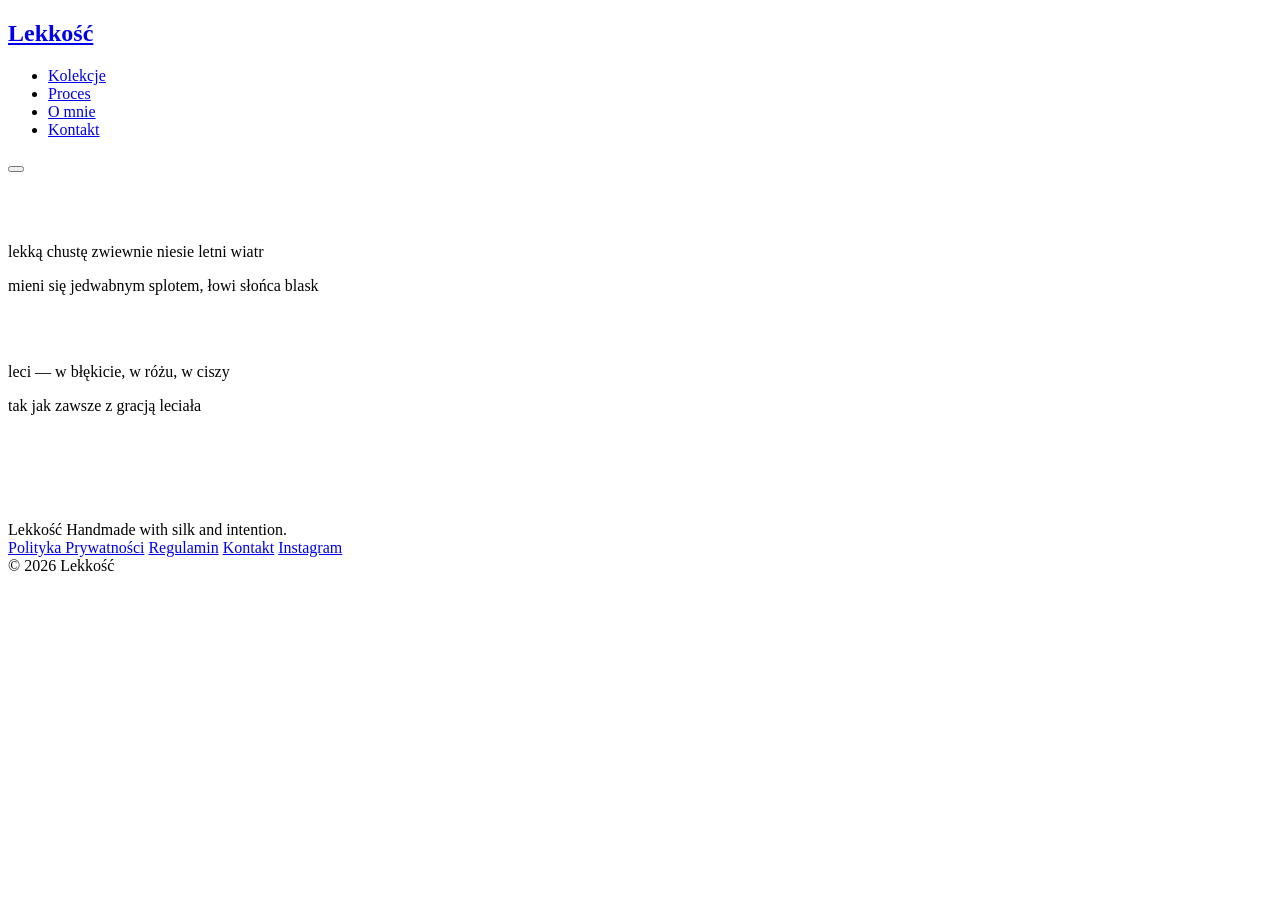
==== index.html @ 891f4b52 "Add files via upload" ====
<!DOCTYPE html>
<html lang="pl">
<head>
    <meta charset="UTF-8">
    <meta name="viewport" content="width=device-width, initial-scale=1.0">
    <title>Lekkość — Jedwabne Opowieści</title>
    <meta name="description" content="Ręcznie barwione jedwabne chusty. Limitowana seria.">
    <meta property="og:title" content="Lekkość — Jedwabne Opowieści">
    <meta property="og:type" content="website">
    <meta property="og:image" content="https://lekkost.pl/assets/images/og/og-home.jpg">
    <link rel="preconnect" href="https://fonts.googleapis.com">
    <link rel="preconnect" href="https://fonts.gstatic.com" crossorigin>
    <link href="https://fonts.googleapis.com/css2?family=Libre+Baskerville:ital,wght@0,400;0,700;1,400&family=DM+Sans:wght@300;400;500&display=swap" rel="stylesheet">
    <link rel="stylesheet" href="css/style.css">
    <link rel="icon" type="image/svg+xml" href="assets/favicon.svg">
</head>
<body>
    <nav class="navbar">
        <div class="nav-container">
            <a href="index.html" class="logo-link"><h1 class="logo">Lekkość</h1></a>
            <ul class="nav-links">
                <li><a href="collections.html">Kolekcje</a></li>
                <li><a href="process.html">Proces</a></li>
                <li><a href="about.html">O mnie</a></li>
                <li><a href="contact.html">Kontakt</a></li>
            </ul>
            <button class="nav-hamburger" aria-label="Menu">
                <span></span><span></span><span></span>
            </button>
        </div>
    </nav>

    <!-- HERO — pełny ekran od y=0 -->
    <section class="hero-landing">
        <div class="hero-background">
            <div class="hero-bg-left">
                <img src="assets/images/hero/hero-left.jpg" alt="" class="hero-bg-img" loading="eager" fetchpriority="high">
            </div>
            <div class="hero-bg-right">
                <img src="assets/images/hero/hero-right.jpg" alt="" class="hero-bg-img" loading="eager" fetchpriority="high">
            </div>
        </div>
    </section>

    <!-- WIERSZ + ZDJĘCIA — 4 pary naprzemiennie -->

    <section class="poem-pair poem-pair-right">
        <div class="poem-image">
            <img src="assets/images/editorial/edit-2.jpg" alt="" loading="lazy">
        </div>
        <div class="poem-line">
            <p>lekką chustę zwiewnie niesie letni wiatr</p>
        </div>
    </section>

    <section class="poem-pair poem-pair-left">
        <div class="poem-line">
            <p>mieni się jedwabnym splotem, łowi słońca blask</p>
        </div>
        <div class="poem-image">
            <img src="assets/images/editorial/edit-4.jpg" alt="" loading="lazy">
        </div>
    </section>

    <section class="poem-pair poem-pair-right">
        <div class="poem-image">
            <img src="assets/images/editorial/edit-5.jpg" alt="" loading="lazy">
        </div>
        <div class="poem-line">
            <p>leci — w błękicie, w różu, w ciszy</p>
        </div>
    </section>

    <section class="poem-pair poem-pair-left">
        <div class="poem-line">
            <p>tak jak zawsze z gracją leciała</p>
        </div>
        <div class="poem-image">
            <img src="assets/images/editorial/edit-7.jpg" alt="" loading="lazy">
        </div>
    </section>

    <!-- TRIO — trzy zdjęcia obok siebie -->
    <section class="editorial-trio editorial-flush">
        <div class="editorial-trio-item">
            <img src="assets/images/editorial/edit-3.jpg" alt="" loading="lazy">
        </div>
        <div class="editorial-trio-item editorial-trio-middle">
            <img src="assets/images/editorial/edit-6.jpg" alt="" loading="lazy">
        </div>
        <div class="editorial-trio-item">
            <img src="assets/images/editorial/edit-8.jpg" alt="" loading="lazy">
        </div>
    </section>

    <!-- PANORAMA — horyzontalne zdjęcie pełna szerokość -->
    <section class="editorial-panorama editorial-flush">
        <div class="editorial-panorama-image">
            <img src="assets/images/editorial/edit-1.jpg" alt="" loading="lazy">
        </div>
    </section>

    <footer class="footer">
        <div class="footer-inner">
            <div class="footer-brand">
                <span class="footer-logo">Lekkość</span>
                <span class="footer-tagline">Handmade with silk and intention.</span>
            </div>
            <div class="footer-links">
                <a href="privacy.html">Polityka Prywatności</a>
                <a href="terms.html">Regulamin</a>
                <a href="contact.html">Kontakt</a>
                <a href="https://instagram.com/lekkost" target="_blank">Instagram</a>
            </div>
            <div class="footer-copy">&copy; 2026 Lekkość</div>
        </div>
    </footer>

    <script src="js/script.js"></script>
</body>
</html>
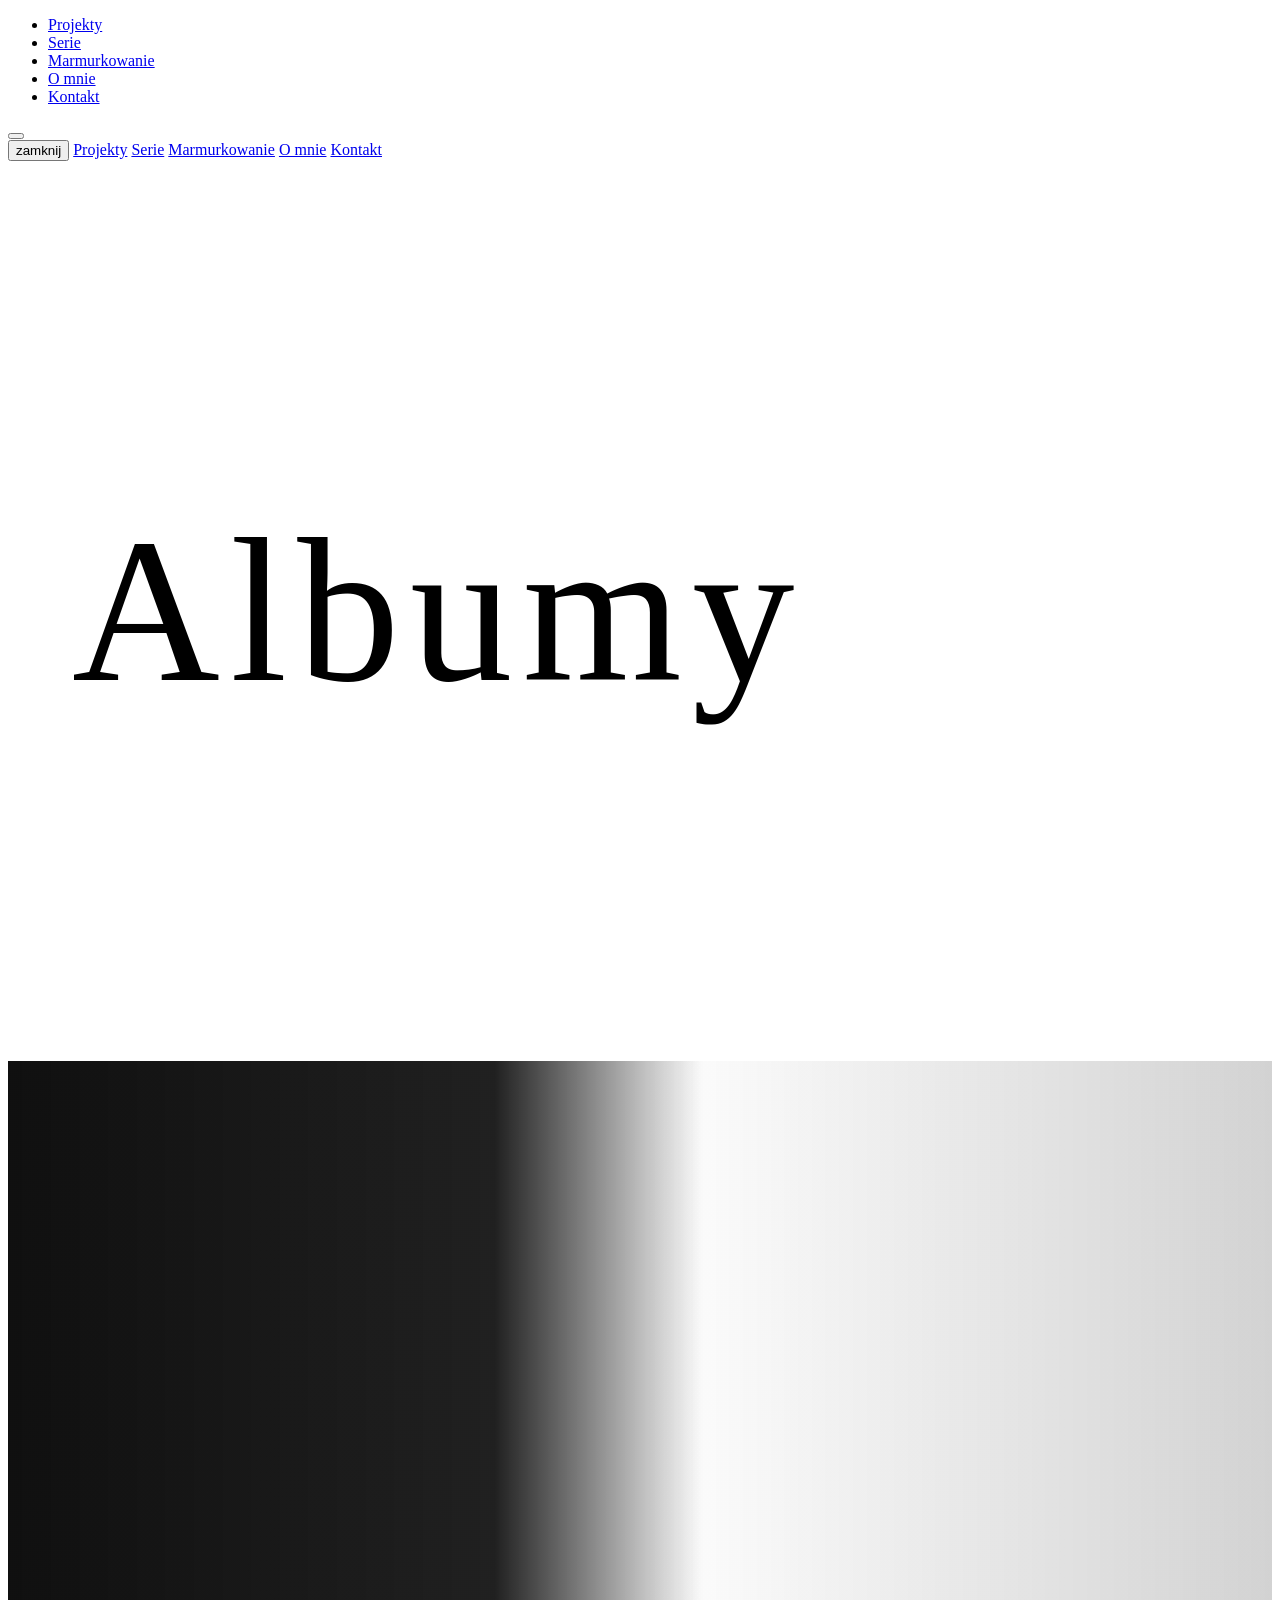
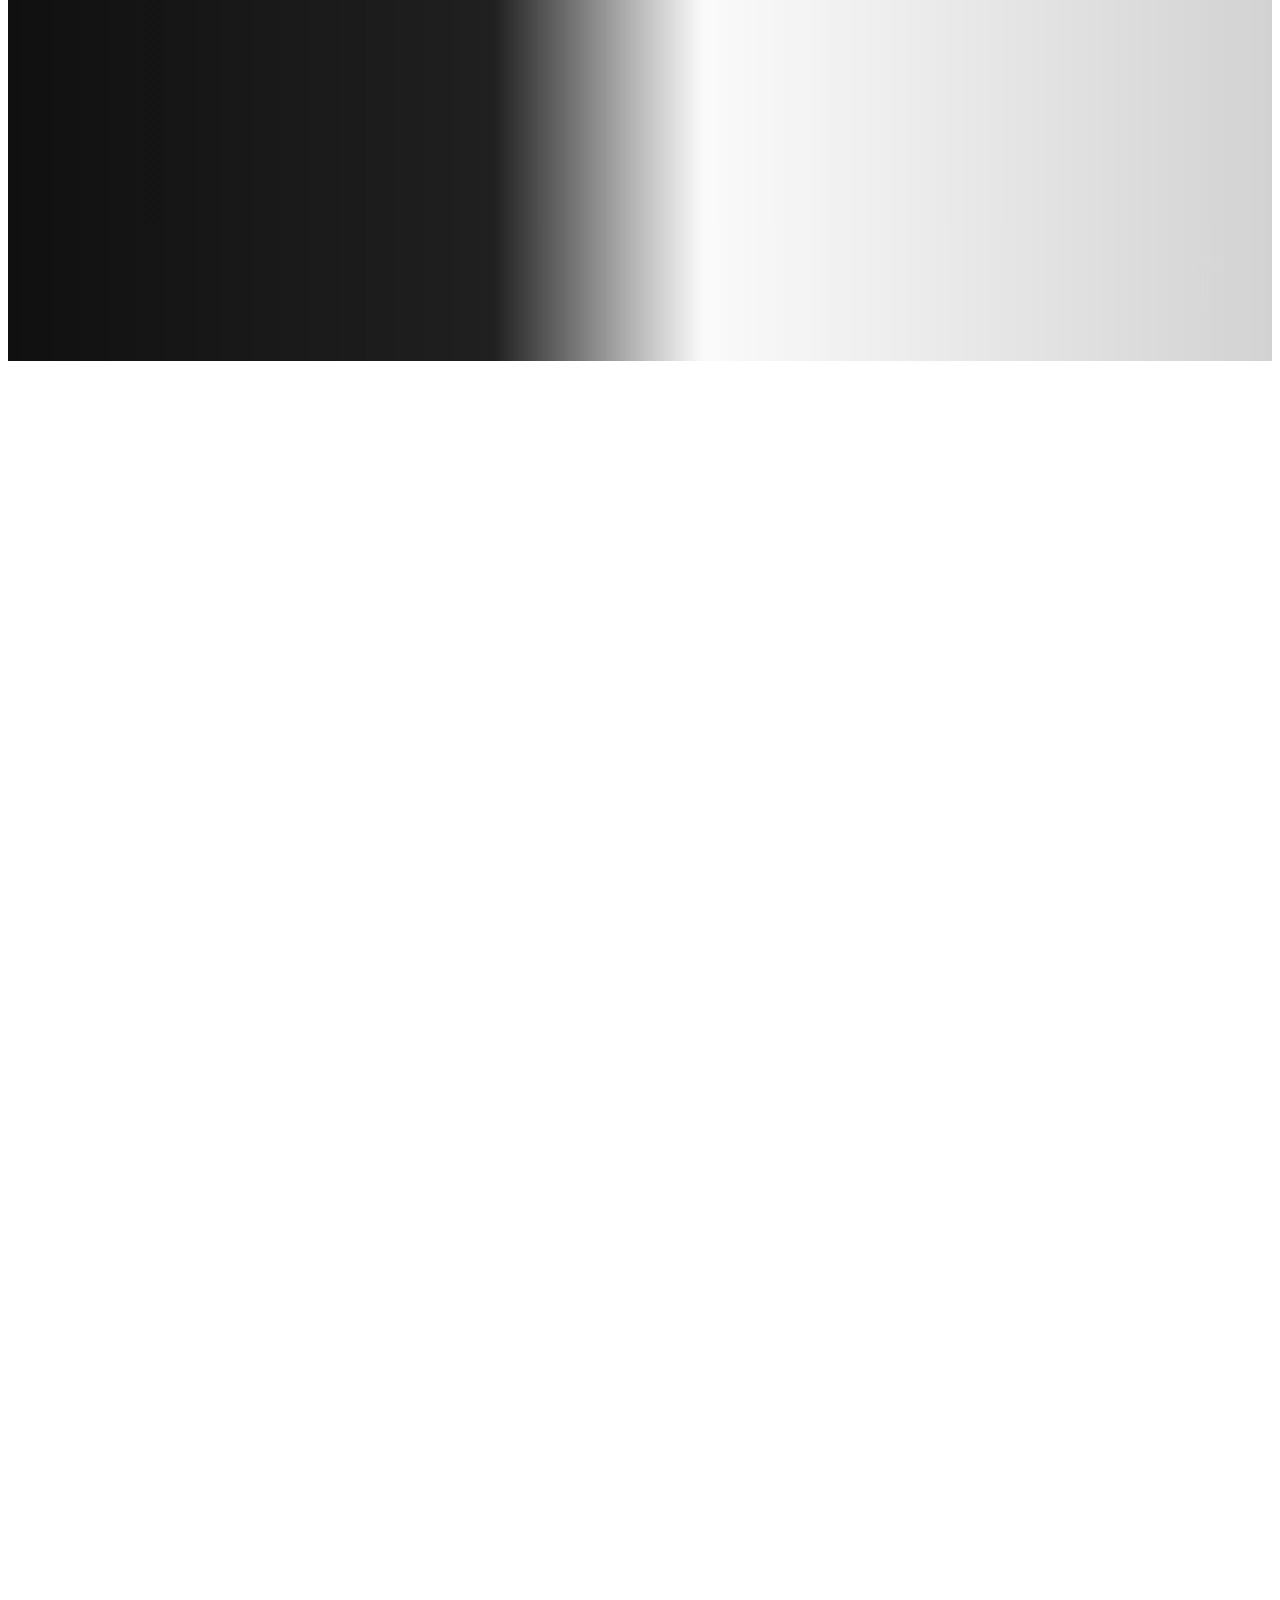
==== commit eb4fc9bc: "Update index.html" ====
--- a/index.html
+++ b/index.html
@@ -1,121 +1,238 @@
 <!DOCTYPE html>
 <html lang="pl">
 <head>
-    <meta charset="UTF-8">
-    <meta name="viewport" content="width=device-width, initial-scale=1.0">
-    <title>Lekkość — Jedwabne Opowieści</title>
-    <meta name="description" content="Ręcznie barwione jedwabne chusty. Limitowana seria.">
-    <meta property="og:title" content="Lekkość — Jedwabne Opowieści">
-    <meta property="og:type" content="website">
-    <meta property="og:image" content="https://lekkost.pl/assets/images/og/og-home.jpg">
-    <link rel="preconnect" href="https://fonts.googleapis.com">
-    <link rel="preconnect" href="https://fonts.gstatic.com" crossorigin>
-    <link href="https://fonts.googleapis.com/css2?family=Libre+Baskerville:ital,wght@0,400;0,700;1,400&family=DM+Sans:wght@300;400;500&display=swap" rel="stylesheet">
-    <link rel="stylesheet" href="css/style.css">
-    <link rel="icon" type="image/svg+xml" href="assets/favicon.svg">
+  <meta charset="UTF-8">
+  <meta name="viewport" content="width=device-width, initial-scale=1.0">
+  <title>F. Jaworski</title>
+  <link rel="preconnect" href="https://fonts.googleapis.com">
+  <link rel="preconnect" href="https://fonts.gstatic.com" crossorigin>
+  <link href="https://fonts.googleapis.com/css2?family=DM+Sans:ital,opsz,wght@0,9..40,300;0,9..40,400;0,9..40,500&display=swap" rel="stylesheet">
+  <link rel="stylesheet" href="css/reset.css">
+  <link rel="stylesheet" href="css/nav.css">
+  <link rel="stylesheet" href="css/journey.css">
+  <link rel="stylesheet" href="css/subpages.css">
+  <link rel="stylesheet" href="css/album.css">
+  <style>
+    /* ── INTRO ── */
+    #intro {
+      position: fixed;
+      inset: 0;
+      z-index: 1000;
+      background: var(--black);
+      display: flex;
+      align-items: center;
+      justify-content: center;
+      pointer-events: none;
+    }
+    #intro.done {
+      opacity: 0;
+      pointer-events: none;
+      transition: opacity 0.5s ease;
+    }
+    #intro-word {
+      font-size: clamp(5rem, 13vw, 14rem);
+      font-weight: 300;
+      letter-spacing: 0.04em;
+      color: var(--white);
+      text-align: center;
+      padding: 0 5vw;
+      line-height: 1;
+      opacity: 1;
+      transition: opacity 0.12s ease;
+    }
+    #intro-word.flash-out { opacity: 0; }
+    #intro-label {
+      position: fixed;
+      bottom: 2.5rem;
+      right: 3rem;
+      z-index: 1001;
+      font-size: clamp(1rem, 2vw, 1.6rem);
+      font-weight: 300;
+      letter-spacing: 0.18em;
+      text-transform: uppercase;
+      color: rgba(240,237,232,0.35);
+    }
+
+    /* ── ALBUMS DIVIDER ── */
+    #albums-section {
+      height: 100vh;
+      display: flex;
+      align-items: center;
+      justify-content: flex-start;
+      padding: 0 5vw;
+      position: relative;
+      overflow: hidden;
+    }
+    #albums-title {
+      font-size: clamp(5rem, 16vw, 18rem);
+      font-weight: 300;
+      letter-spacing: 0.05em;
+      line-height: 0.85;
+      color: var(--white);
+      opacity: 0;
+      transform: translateY(40px);
+      transition: opacity 1s ease, transform 1s cubic-bezier(0.23,1,0.32,1);
+      user-select: none;
+    }
+    #albums-title.visible {
+      opacity: 1;
+      transform: translateY(0);
+    }
+  </style>
 </head>
 <body>
-    <nav class="navbar">
-        <div class="nav-container">
-            <a href="index.html" class="logo-link"><h1 class="logo">Lekkość</h1></a>
-            <ul class="nav-links">
-                <li><a href="collections.html">Kolekcje</a></li>
-                <li><a href="process.html">Proces</a></li>
-                <li><a href="about.html">O mnie</a></li>
-                <li><a href="contact.html">Kontakt</a></li>
-            </ul>
-            <button class="nav-hamburger" aria-label="Menu">
-                <span></span><span></span><span></span>
-            </button>
+
+  <!-- intro overlay -->
+  <div id="intro">
+    <video id="intro-video" autoplay loop muted playsinline style="position:absolute;inset:0;width:100%;height:100%;object-fit:cover;opacity:0.38;z-index:0;pointer-events:none;"><source src="assets/back.mp4" type="video/mp4"></video>
+    <div id="intro-word" style="position:relative;z-index:1;"></div>
+  </div>
+  <div id="intro-label">portfolio</div>
+
+  <!-- nav -->
+  <nav id="nav">
+    <ul class="nav-links">
+      <li><a href="#" data-page="projects">Projekty</a></li>
+      <li><a href="#" data-page="gallery">Serie</a></li>
+      <li><a href="#" data-page="ebru">Marmurkowanie</a></li>
+      <li><a href="#" data-page="about">O mnie</a></li>
+      <li><a href="#" data-page="contact">Kontakt</a></li>
+    </ul>
+    <button class="nav-burger" id="nav-burger" aria-label="menu">
+      <span></span><span></span>
+    </button>
+  </nav>
+
+  <!-- mobile drawer -->
+  <div id="nav-drawer">
+    <button class="drawer-close" id="drawer-close">zamknij</button>
+    <a href="#" data-page="projects">Projekty</a>
+    <a href="#" data-page="gallery">Serie</a>
+    <a href="#" data-page="ebru">Marmurkowanie</a>
+    <a href="#" data-page="about">O mnie</a>
+    <a href="#" data-page="contact">Kontakt</a>
+  </div>
+
+  <!-- albums divider section -->
+  <div id="albums-section">
+    <div id="albums-title">Albumy</div>
+  </div>
+
+  <!-- scroll journey -->
+  <div id="journey">
+    <div id="frame">
+
+      <div id="bg-stack"></div>
+      <div id="text-shield"></div>
+      <div id="bg-veil"></div>
+
+      <div id="cover-wrap">
+        <img id="cover-img" src="" alt="" draggable="false">
+        <div id="cover-placeholder"></div>
+      </div>
+
+      <div id="text-panel">
+        <div id="album-meta">
+          <span id="album-number"></span>
+          <span id="album-year"></span>
         </div>
-    </nav>
-
-    <!-- HERO — pełny ekran od y=0 -->
-    <section class="hero-landing">
-        <div class="hero-background">
-            <div class="hero-bg-left">
-                <img src="assets/images/hero/hero-left.jpg" alt="" class="hero-bg-img" loading="eager" fetchpriority="high">
-            </div>
-            <div class="hero-bg-right">
-                <img src="assets/images/hero/hero-right.jpg" alt="" class="hero-bg-img" loading="eager" fetchpriority="high">
-            </div>
+        <div id="text-morph">
+          <div id="morph-title"  class="morph-layer"></div>
+          <div id="morph-tracks" class="morph-layer"></div>
+          <div id="morph-quote"  class="morph-layer"></div>
         </div>
-    </section>
-
-    <!-- WIERSZ + ZDJĘCIA — 4 pary naprzemiennie -->
-
-    <section class="poem-pair poem-pair-right">
-        <div class="poem-image">
-            <img src="assets/images/editorial/edit-2.jpg" alt="" loading="lazy">
-        </div>
-        <div class="poem-line">
-            <p>lekką chustę zwiewnie niesie letni wiatr</p>
-        </div>
-    </section>
-
-    <section class="poem-pair poem-pair-left">
-        <div class="poem-line">
-            <p>mieni się jedwabnym splotem, łowi słońca blask</p>
-        </div>
-        <div class="poem-image">
-            <img src="assets/images/editorial/edit-4.jpg" alt="" loading="lazy">
-        </div>
-    </section>
-
-    <section class="poem-pair poem-pair-right">
-        <div class="poem-image">
-            <img src="assets/images/editorial/edit-5.jpg" alt="" loading="lazy">
-        </div>
-        <div class="poem-line">
-            <p>leci — w błękicie, w różu, w ciszy</p>
-        </div>
-    </section>
-
-    <section class="poem-pair poem-pair-left">
-        <div class="poem-line">
-            <p>tak jak zawsze z gracją leciała</p>
-        </div>
-        <div class="poem-image">
-            <img src="assets/images/editorial/edit-7.jpg" alt="" loading="lazy">
-        </div>
-    </section>
-
-    <!-- TRIO — trzy zdjęcia obok siebie -->
-    <section class="editorial-trio editorial-flush">
-        <div class="editorial-trio-item">
-            <img src="assets/images/editorial/edit-3.jpg" alt="" loading="lazy">
-        </div>
-        <div class="editorial-trio-item editorial-trio-middle">
-            <img src="assets/images/editorial/edit-6.jpg" alt="" loading="lazy">
-        </div>
-        <div class="editorial-trio-item">
-            <img src="assets/images/editorial/edit-8.jpg" alt="" loading="lazy">
-        </div>
-    </section>
-
-    <!-- PANORAMA — horyzontalne zdjęcie pełna szerokość -->
-    <section class="editorial-panorama editorial-flush">
-        <div class="editorial-panorama-image">
-            <img src="assets/images/editorial/edit-1.jpg" alt="" loading="lazy">
-        </div>
-    </section>
-
-    <footer class="footer">
-        <div class="footer-inner">
-            <div class="footer-brand">
-                <span class="footer-logo">Lekkość</span>
-                <span class="footer-tagline">Handmade with silk and intention.</span>
-            </div>
-            <div class="footer-links">
-                <a href="privacy.html">Polityka Prywatności</a>
-                <a href="terms.html">Regulamin</a>
-                <a href="contact.html">Kontakt</a>
-                <a href="https://instagram.com/lekkost" target="_blank">Instagram</a>
-            </div>
-            <div class="footer-copy">&copy; 2026 Lekkość</div>
-        </div>
-    </footer>
-
-    <script src="js/script.js"></script>
+        <div id="album-tags"></div>
+        <a id="album-cta" href="#">Zobacz album</a>
+      </div>
+
+      <div id="scroll-hint">
+        <span>scroll</span>
+        <div class="scroll-line"></div>
+      </div>
+      <div id="progress-dots"></div>
+
+    </div>
+  </div>
+
+  <!-- overlay -->
+  <div id="overlay">
+    <div id="overlay-inner">
+      <button id="overlay-close">zamknij</button>
+      <div id="overlay-content"></div>
+    </div>
+  </div>
+
+  <!-- lightbox -->
+  <div id="lightbox">
+    <button id="lightbox-close">zamknij</button>
+    <button class="lb-nav" id="lb-prev">←</button>
+    <img id="lightbox-img" src="" alt="">
+    <button class="lb-nav" id="lb-next">→</button>
+    <div id="lightbox-counter"></div>
+  </div>
+
+  <script src="js/data.js"></script>
+  <script src="js/journey.js"></script>
+  <script src="js/nav.js"></script>
+  <script src="js/subpages.js"></script>
+  <script>
+    /* ── INTRO ANIMATION ── */
+    (function() {
+      const words = ['F. Jaworski', 'Szelest', 'Nota Contra Notam', 'Among Other Sounds'];
+      const el    = document.getElementById('intro-word');
+      const intro = document.getElementById('intro');
+      let i = 0;
+      let looping = true;
+      const SHOW_MS = 700;   // how long each word is visible
+      const GAP_MS  = 60;    // unused now
+
+      // show first word immediately
+      el.textContent = words[0];
+
+      function tick() {
+        if (!looping) return;
+        // quick fade out
+        el.classList.add('flash-out');
+        setTimeout(() => {
+          i = (i + 1) % words.length;
+          el.textContent = words[i];
+          // quick fade in
+          el.classList.remove('flash-out');
+          setTimeout(tick, SHOW_MS);
+        }, 130); // matches transition duration
+      }
+
+      // start cycling after first word shown
+      setTimeout(tick, SHOW_MS);
+
+      // stop and fade out when user scrolls
+      let dismissed = false;
+      window.addEventListener('scroll', function onFirstScroll() {
+        if (dismissed) return;
+        dismissed = true;
+        looping = false;
+        intro.classList.add('done');
+        setTimeout(() => { intro.style.display = 'none'; }, 600);
+        window.removeEventListener('scroll', onFirstScroll);
+      }, { passive: true });
+
+      /* albums divider — fade in on scroll into view */
+      const albumsTitle = document.getElementById('albums-title');
+      const introLabel  = document.getElementById('intro-label');
+      const observer = new IntersectionObserver(entries => {
+        if (entries[0].isIntersecting) {
+          albumsTitle.classList.add('visible');
+          introLabel.style.opacity = '0';
+          introLabel.style.pointerEvents = 'none';
+        } else {
+          /* only restore if intro is gone */
+          if (intro.style.display === 'none') {
+            introLabel.style.opacity = '0';
+          }
+        }
+      }, { threshold: 0.2 });
+      observer.observe(document.getElementById('albums-section'));
+    })();
+  </script>
 </body>
 </html>
--- a/css/journey.css
+++ b/css/journey.css
@@ -0,0 +1,280 @@
+/* ── journey ── */
+
+#journey {
+  position: relative;
+  height: var(--journey-h, 30000px);
+}
+
+#frame {
+  position: sticky;
+  top: 0;
+  height: 100vh;
+  overflow: hidden;
+}
+
+/* ── backgrounds ── */
+#bg-stack {
+  position: absolute;
+  inset: 0;
+  z-index: 0;
+}
+.bg-layer {
+  position: absolute;
+  inset: 0;
+  background-size: cover;
+  background-position: center;
+  opacity: 0;
+  transition: opacity 1.8s ease;
+  transform: scale(1.04);
+  will-change: opacity;
+  filter: brightness(0.72) saturate(0.85);
+}
+.bg-layer.visible { opacity: 1; }
+
+/* solid colour strip behind text — left 55% */
+#text-shield {
+  position: absolute;
+  inset: 0 45% 0 0;
+  z-index: 1;
+  background: linear-gradient(
+    to right,
+    rgba(8,8,8,0.97) 0%,
+    rgba(8,8,8,0.90) 70%,
+    rgba(8,8,8,0.0)  100%
+  );
+  pointer-events: none;
+}
+
+/* veil over the whole frame for atmosphere */
+#bg-veil {
+  position: absolute;
+  inset: 0;
+  z-index: 1;
+  background: linear-gradient(
+    to right,
+    transparent 0%,
+    transparent 50%,
+    rgba(8,8,8,0.18) 100%
+  );
+  pointer-events: none;
+}
+
+/* ── cover — fixed right side, large ── */
+#cover-wrap {
+  position: absolute;
+  z-index: 3;
+  right: 4vw;
+  top: 50%;
+  transform: translateY(-50%);
+  width: clamp(437px, 62vh, 782px);
+  aspect-ratio: 1;
+  cursor: pointer;
+  transition: opacity 0.6s ease;
+}
+#cover-img {
+  width: 100%; height: 100%;
+  object-fit: cover;
+  display: block;
+  opacity: 0;
+  transition: opacity 0.9s ease, transform 1s var(--ease);
+  box-shadow: 0 48px 120px rgba(0,0,0,0.75), 0 12px 36px rgba(0,0,0,0.5);
+}
+#cover-wrap:hover #cover-img { transform: scale(1.012); }
+#cover-placeholder {
+  position: absolute; inset: 0; display: none;
+}
+#cover-placeholder svg { width: 100%; height: 100%; }
+
+/* ── text — left half, bottom-anchored ── */
+#text-panel {
+  position: absolute;
+  z-index: 3;
+  left: 5vw;
+  right: 50%;          /* stays in left half */
+  bottom: auto;
+  top: 18vh;
+  display: flex;
+  flex-direction: column;
+  gap: 0;
+}
+
+#album-meta {
+  display: flex;
+  gap: 1.4rem;
+  align-items: baseline;
+  margin-bottom: 1.6rem;
+}
+#album-number {
+  font-size: 0.6rem;
+  font-weight: var(--wm);
+  letter-spacing: 0.22em;
+  text-transform: uppercase;
+  color: rgba(240,237,232,0.2);
+}
+#album-year {
+  font-size: 0.6rem;
+  font-weight: var(--wl);
+  letter-spacing: 0.14em;
+  color: rgba(240,237,232,0.16);
+}
+
+/* morph area */
+#text-morph {
+  position: relative;
+  min-height: 55vh;
+}
+.morph-layer {
+  position: absolute;
+  top: 0; left: 0; right: 0;
+  opacity: 0;
+  transition: opacity 0.7s ease, transform 0.7s var(--ease);
+  transform: translateY(14px);
+  pointer-events: none;
+}
+.morph-layer.active {
+  opacity: 1;
+  transform: translateY(0);
+  pointer-events: auto;
+}
+
+/* title — large, no style, fills left column */
+#morph-title {
+  font-size: clamp(4.5rem, 9vw, 10rem);
+  font-weight: var(--wl);
+  letter-spacing: 0.06em;
+  line-height: 0.88;
+  color: var(--white);
+}
+#morph-title span { display: block; }
+
+/* tracklist */
+#morph-tracks { display: flex; flex-direction: column; padding-top: 0.4rem; }
+.track-row {
+  display: grid;
+  grid-template-columns: 2rem 1fr;
+  align-items: baseline;
+  gap: 1rem;
+  padding: 0.65rem 0;
+  border-bottom: 1px solid rgba(240,237,232,0.06);
+  cursor: pointer;
+}
+.track-row:first-child { border-top: 1px solid rgba(240,237,232,0.06); }
+.track-num { font-size: 0.58rem; font-weight: var(--wl); color: rgba(240,237,232,0.18); }
+.track-name {
+  font-size: 0.82rem; font-weight: var(--wn);
+  color: rgba(240,237,232,0.58);
+  transition: color var(--fast);
+}
+.track-row:hover .track-name { color: var(--white); }
+.track-duration { font-size: 0.58rem; font-weight: var(--wl); color: rgba(240,237,232,0.16); }
+.track-buy {
+  font-size: 0.55rem; font-weight: var(--wm); letter-spacing: 0.1em;
+  text-transform: uppercase; color: rgba(240,237,232,0.18);
+  transition: color var(--fast);
+}
+.track-row:hover .track-buy { color: rgba(240,237,232,0.55); }
+
+/* quote — unused on index */
+#morph-quote { display: none; }
+
+/* desc shown above tracklist */
+.album-desc-index {
+  font-size: clamp(0.82rem, 1.2vw, 0.96rem);
+  font-weight: var(--wl);
+  line-height: 1.72;
+  color: rgba(240,237,232,0.38);
+  max-width: 440px;
+  margin-bottom: 2rem;
+}
+.tracks-list { cursor: pointer; }
+
+/* tags hidden on index */
+#album-tags { display: none; }
+#album-cta  { display: none; }
+
+/* scroll hint */
+#scroll-hint {
+  position: absolute;
+  bottom: 2.8rem; right: 3rem;
+  z-index: 10;
+  display: flex; flex-direction: column; align-items: center; gap: 0.6rem;
+  color: rgba(240,237,232,0.16);
+  font-size: 0.52rem; font-weight: var(--wm);
+  letter-spacing: 0.24em; text-transform: uppercase;
+  transition: opacity 0.6s ease;
+}
+#scroll-hint.hidden { opacity: 0; pointer-events: none; }
+.scroll-line {
+  width: 1px; height: 40px;
+  background: linear-gradient(to bottom, rgba(240,237,232,0.2), transparent);
+  animation: scrollDrop 2s ease-in-out infinite;
+}
+@keyframes scrollDrop {
+  0%   { transform: scaleY(0); transform-origin: top; }
+  45%  { transform: scaleY(1); transform-origin: top; }
+  55%  { transform: scaleY(1); transform-origin: bottom; }
+  100% { transform: scaleY(0); transform-origin: bottom; }
+}
+
+/* progress dots */
+#progress-dots {
+  position: absolute; left: 1.6rem; top: 50%; transform: translateY(-50%);
+  z-index: 10; display: flex; flex-direction: column; gap: 9px;
+}
+.pdot {
+  width: 3px; height: 3px; border-radius: 50%;
+  background: rgba(240,237,232,0.16); cursor: pointer;
+  transition: background var(--fast), height var(--fast);
+}
+.pdot.active { background: rgba(240,237,232,0.7); height: 16px; border-radius: 2px; }
+.pdot:hover  { background: rgba(240,237,232,0.4); }
+
+/* responsive */
+@media (max-width: 900px) {
+  /* cover — large, top right, fixed */
+  #cover-wrap {
+    right: 1.2rem;
+    top: 12vh;
+    transform: none;
+    width: clamp(140px, 38vw, 260px);
+  }
+
+  /* text — bottom of screen, full width */
+  #text-panel {
+    left: 1.2rem;
+    right: 1.2rem;
+    top: auto;
+    bottom: 5vh;
+  }
+
+  /* shield covers whole screen so text is always readable */
+  #text-shield {
+    inset: 0;
+    background: linear-gradient(
+      to top,
+      rgba(8,8,8,0.95) 0%,
+      rgba(8,8,8,0.6)  50%,
+      rgba(8,8,8,0.0)  100%
+    );
+  }
+
+  #morph-title {
+    font-size: clamp(2.8rem, 11vw, 4.5rem);
+    letter-spacing: 0.03em;
+  }
+
+  /* morph area shorter on mobile */
+  #text-morph { min-height: 35vh; }
+
+  #album-meta { margin-bottom: 0.8rem; }
+
+  #progress-dots { display: none; }
+  #scroll-hint { display: none; }
+}
+
+/* ── albums divider section (before journey) ── */
+#albums-section {
+  /* full viewport height, sits between intro and journey */
+  position: relative;
+  z-index: 1;
+}
--- a/css/subpages.css
+++ b/css/subpages.css
@@ -0,0 +1,307 @@
+/* ── overlay ── */
+#overlay {
+  position: fixed;
+  inset: 0;
+  z-index: 300;
+  background: var(--black);
+  overflow-y: auto;
+  overflow-x: hidden;
+  opacity: 0;
+  visibility: hidden;
+  pointer-events: none;
+  transition: opacity 0.4s ease, visibility 0.4s ease;
+}
+#overlay.visible {
+  opacity: 1;
+  visibility: visible;
+  pointer-events: auto;
+}
+#overlay-inner {
+  min-height: 100vh;
+  padding: 7rem 5vw 6rem;
+  max-width: 1300px;
+  margin: 0 auto;
+  animation: fadeUp 0.5s var(--ease) both;
+}
+@keyframes fadeUp {
+  from { opacity: 0; transform: translateY(18px); }
+  to   { opacity: 1; transform: translateY(0); }
+}
+
+#overlay-close {
+  position: fixed;
+  top: 2.2rem; right: 3rem;
+  font-size: 0.62rem; font-weight: var(--wm);
+  letter-spacing: 0.2em; text-transform: uppercase;
+  color: rgba(240,237,232,0.22);
+  transition: color var(--fast);
+  z-index: 301;
+}
+#overlay-close:hover { color: var(--white); }
+
+/* eyebrow + title */
+.sp-eyebrow {
+  font-size: 0.6rem; font-weight: var(--wm);
+  letter-spacing: 0.22em; text-transform: uppercase;
+  color: rgba(240,237,232,0.2);
+  display: block; margin-bottom: 1rem;
+}
+.sp-title {
+  font-size: clamp(3.2rem, 9vw, 9rem);
+  font-weight: var(--wl);
+  letter-spacing: -0.04em;
+  line-height: 0.88;
+  color: var(--white);
+  margin-bottom: 3rem;
+}
+.sp-back {
+  display: inline-flex; align-items: center; gap: 0.4rem;
+  font-size: 0.62rem; font-weight: var(--wm);
+  letter-spacing: 0.16em; text-transform: uppercase;
+  color: rgba(240,237,232,0.25);
+  margin-bottom: 2.5rem;
+  transition: color var(--fast);
+}
+.sp-back:hover { color: var(--white); }
+.sp-desc {
+  font-size: 1rem; font-weight: var(--wl);
+  line-height: 1.82; color: rgba(240,237,232,0.48);
+  max-width: 580px; margin-bottom: 4rem;
+}
+
+/* ── PROJECTS LIST ── */
+.pj-list { border-top: 1px solid rgba(240,237,232,0.05); }
+.pj-row {
+  display: grid;
+  grid-template-columns: 7rem 1fr auto 1.5rem;
+  align-items: center;
+  gap: 2rem;
+  padding: 2.2rem 0;
+  border-bottom: 1px solid rgba(240,237,232,0.05);
+  cursor: pointer;
+  transition: padding-left 0.4s var(--ease), opacity 0.25s ease;
+}
+.pj-row:hover { padding-left: 0.8rem; }
+.pj-year {
+  font-size: 0.6rem; font-weight: var(--wl);
+  letter-spacing: 0.1em; color: rgba(240,237,232,0.22);
+}
+.pj-name {
+  font-size: clamp(1.4rem, 2.8vw, 2.6rem);
+  font-weight: var(--wl); letter-spacing: -0.02em;
+}
+.pj-tag {
+  font-size: 0.6rem; font-weight: var(--wm);
+  letter-spacing: 0.14em; text-transform: uppercase;
+  color: rgba(240,237,232,0.2);
+}
+.pj-arrow { color: rgba(240,237,232,0.18); font-size: 0.9rem; }
+
+/* ── PROJECT TRACKLIST (simple, no buy) ── */
+.pj-tracks { margin-top: 1rem; }
+.section-label {
+  font-size: 0.6rem; font-weight: var(--wm);
+  letter-spacing: 0.2em; text-transform: uppercase;
+  color: rgba(240,237,232,0.18);
+  display: block; margin-bottom: 1.8rem;
+}
+.tracklist-simple { max-width: 600px; border-top: 1px solid rgba(240,237,232,0.05); }
+.tls-row {
+  display: grid;
+  grid-template-columns: 2rem 1fr;
+  align-items: baseline;
+  gap: 1.2rem;
+  padding: 0.9rem 0;
+  border-bottom: 1px solid rgba(240,237,232,0.05);
+}
+.tls-num { font-size: 0.58rem; font-weight: var(--wl); color: rgba(240,237,232,0.18); }
+.tls-name { font-size: 0.9rem; font-weight: var(--wn); color: rgba(240,237,232,0.62); }
+.tls-dur  { font-size: 0.58rem; font-weight: var(--wl); color: rgba(240,237,232,0.18); }
+
+/* ── ALBUMS GRID ── */
+.pr-grid {
+  display: grid;
+  grid-template-columns: repeat(auto-fill, minmax(180px, 1fr));
+  gap: 2.2rem;
+}
+.pr-card { cursor: pointer; }
+.pr-cover {
+  aspect-ratio: 1; overflow: hidden;
+  margin-bottom: 1rem; background: #111;
+  transition: transform 0.5s var(--ease);
+}
+.pr-card:hover .pr-cover { transform: scale(0.975); }
+.pr-cover img { width: 100%; height: 100%; object-fit: cover; display: block; }
+.pr-cover-placeholder { width: 100%; height: 100%; aspect-ratio: 1; }
+.pr-title { font-size: 0.9rem; font-weight: var(--wn); margin-bottom: 0.2rem; }
+.pr-fmt   { font-size: 0.58rem; font-weight: var(--wm); letter-spacing: 0.14em; text-transform: uppercase; color: rgba(240,237,232,0.22); }
+.pr-price { font-size: 0.85rem; font-weight: var(--wl); color: rgba(240,237,232,0.45); margin-top: 0.25rem; }
+
+/* ── ABOUT ── */
+.ab-grid { display: grid; grid-template-columns: 1fr 1.8fr; gap: 6rem; align-items: start; }
+.ab-photo { aspect-ratio: 3/4; background: #111; overflow: hidden; }
+.ab-photo img { width: 100%; height: 100%; object-fit: cover; }
+.ab-photo-placeholder {
+  width: 100%; height: 100%;
+  display: flex; align-items: center; justify-content: center;
+  font-size: 0.6rem; letter-spacing: 0.2em; text-transform: uppercase;
+  color: rgba(240,237,232,0.1);
+}
+.ab-text p {
+  font-size: 0.95rem; font-weight: var(--wl);
+  line-height: 1.88; color: rgba(240,237,232,0.5);
+  margin-bottom: 1.4rem;
+}
+.ab-stats {
+  display: grid; grid-template-columns: repeat(3,1fr);
+  gap: 2rem; margin-top: 3rem; padding-top: 2.5rem;
+  border-top: 1px solid rgba(240,237,232,0.05);
+}
+.ab-stat-n {
+  font-size: 2.4rem; font-weight: var(--wl);
+  letter-spacing: -0.04em; display: block; margin-bottom: 0.2rem;
+}
+.ab-stat-l {
+  font-size: 0.58rem; font-weight: var(--wm);
+  letter-spacing: 0.15em; text-transform: uppercase;
+  color: rgba(240,237,232,0.2);
+}
+
+/* ── GALLERY — full-width strips, image = 25vh tall ── */
+.gl-rows {
+  display: flex;
+  flex-direction: column;
+  gap: 3px;
+  margin: 0 -5vw;          /* bleed to viewport edges */
+}
+.gl-row-item {
+  width: 100%;
+  overflow: hidden;
+  cursor: pointer;
+  flex-shrink: 0;
+  position: relative;
+}
+.gl-row-img {
+  width: 100%;
+  height: 25vh;
+  object-fit: cover;
+  display: block;
+  transition: filter 0.5s ease, transform 0.8s var(--ease);
+  filter: brightness(0.72) saturate(0.75);
+}
+.gl-row-item:hover .gl-row-img {
+  filter: brightness(1) saturate(1);
+  transform: scale(1.006);
+}
+.gl-row-placeholder {
+  width: 100%; height: 25vh;
+  background: #0e0e0e;
+  display: flex; align-items: center; justify-content: center;
+  font-size: 0.58rem; letter-spacing: 0.15em; text-transform: uppercase;
+  color: rgba(240,237,232,0.07);
+}
+
+/* seria label — widoczny na pasku */
+.gl-row-label {
+  position: absolute;
+  bottom: 0; left: 0; right: 0;
+  padding: 1rem 1.4rem;
+  font-size: 0.6rem; font-weight: var(--wm);
+  letter-spacing: 0.16em; text-transform: uppercase;
+  color: rgba(240,237,232,0.5);
+  background: linear-gradient(to top, rgba(8,8,8,0.65) 0%, transparent 100%);
+  opacity: 0;
+  transition: opacity 0.35s ease;
+}
+.gl-row-item:hover .gl-row-label { opacity: 1; }
+.gl-row-count {
+  margin-left: 0.6rem;
+  color: rgba(240,237,232,0.28);
+}
+
+/* ── LIGHTBOX ── */
+#lightbox {
+  position: fixed; inset: 0; z-index: 500;
+  background: rgba(8,8,8,0.97);
+  display: flex; align-items: center; justify-content: center;
+  opacity: 0; visibility: hidden; pointer-events: none;
+  transition: opacity 0.3s ease, visibility 0.3s ease;
+}
+#lightbox.visible { opacity: 1; visibility: visible; pointer-events: auto; }
+#lightbox-img {
+  max-width: 90vw; max-height: 90vh;
+  object-fit: contain; display: block;
+  transition: opacity 0.22s ease;
+}
+#lightbox-close {
+  position: absolute; top: 2rem; right: 2.5rem;
+  font-size: 0.62rem; font-weight: var(--wm);
+  letter-spacing: 0.2em; text-transform: uppercase;
+  color: rgba(240,237,232,0.25); transition: color var(--fast);
+}
+#lightbox-close:hover { color: var(--white); }
+.lb-nav {
+  position: absolute; top: 50%; transform: translateY(-50%);
+  font-size: 0.62rem; font-weight: var(--wm);
+  letter-spacing: 0.14em; text-transform: uppercase;
+  color: rgba(240,237,232,0.2); padding: 2rem;
+  transition: color var(--fast);
+}
+.lb-nav:hover { color: var(--white); }
+#lb-prev { left: 0.5rem; }
+#lb-next { right: 0.5rem; }
+#lightbox-counter {
+  position: absolute; bottom: 2.5rem; left: 50%; transform: translateX(-50%);
+  font-size: 0.58rem; font-weight: var(--wm);
+  letter-spacing: 0.18em; text-transform: uppercase;
+  color: rgba(240,237,232,0.18);
+}
+
+/* ── CONTACT ── */
+.ct-body { max-width: 500px; }
+.ct-intro {
+  font-size: 0.95rem; font-weight: var(--wl);
+  line-height: 1.85; color: rgba(240,237,232,0.4);
+  margin-bottom: 3.5rem;
+}
+.ct-row {
+  display: grid; grid-template-columns: 76px 1fr auto;
+  align-items: center; padding: 1.4rem 0;
+  border-bottom: 1px solid rgba(240,237,232,0.05);
+  color: inherit;
+  transition: padding-left 0.4s var(--ease);
+}
+.ct-row:hover { padding-left: 0.8rem; }
+.ct-lbl { font-size: 0.58rem; font-weight: var(--wm); letter-spacing: 0.15em; text-transform: uppercase; color: rgba(240,237,232,0.2); }
+.ct-val { font-size: 0.9rem; font-weight: var(--wl); color: rgba(240,237,232,0.58); }
+.ct-arrow { font-size: 0.8rem; color: rgba(240,237,232,0.15); transition: color var(--fast), transform var(--fast); }
+.ct-row:hover .ct-arrow { color: var(--white); transform: translateX(4px); }
+
+/* ── responsive ── */
+@media (max-width: 900px) {
+  #overlay-inner { padding: 5.5rem 1.5rem 4rem; }
+  #overlay-close { right: 1.5rem; }
+  .ab-grid { grid-template-columns: 1fr; gap: 2.5rem; }
+  .ab-stats { grid-template-columns: repeat(2,1fr); }
+  .pj-row { grid-template-columns: 1fr auto; gap: 1rem; }
+  .pj-year, .pj-arrow { display: none; }
+  .gl-row-img, .gl-row-placeholder { height: 20vh; }
+
+  /* lightbox — hide arrows, swipe only */
+  .lb-nav { display: none; }
+  #lightbox-img { max-width: 100vw; max-height: 80vh; }
+  #lightbox-counter { bottom: 1.5rem; }
+}
+
+/* link button for projects without tracklist */
+.pj-link {
+  display: inline-flex; align-items: center;
+  font-size: 0.65rem; font-weight: var(--wm);
+  letter-spacing: 0.16em; text-transform: uppercase;
+  color: rgba(240,237,232,0.32);
+  border: 1px solid rgba(240,237,232,0.14);
+  padding: 0.7rem 1.3rem;
+  margin-bottom: 1rem;
+  transition: color var(--fast), border-color var(--fast);
+}
+.pj-link:hover { color: var(--white); border-color: rgba(240,237,232,0.4); }
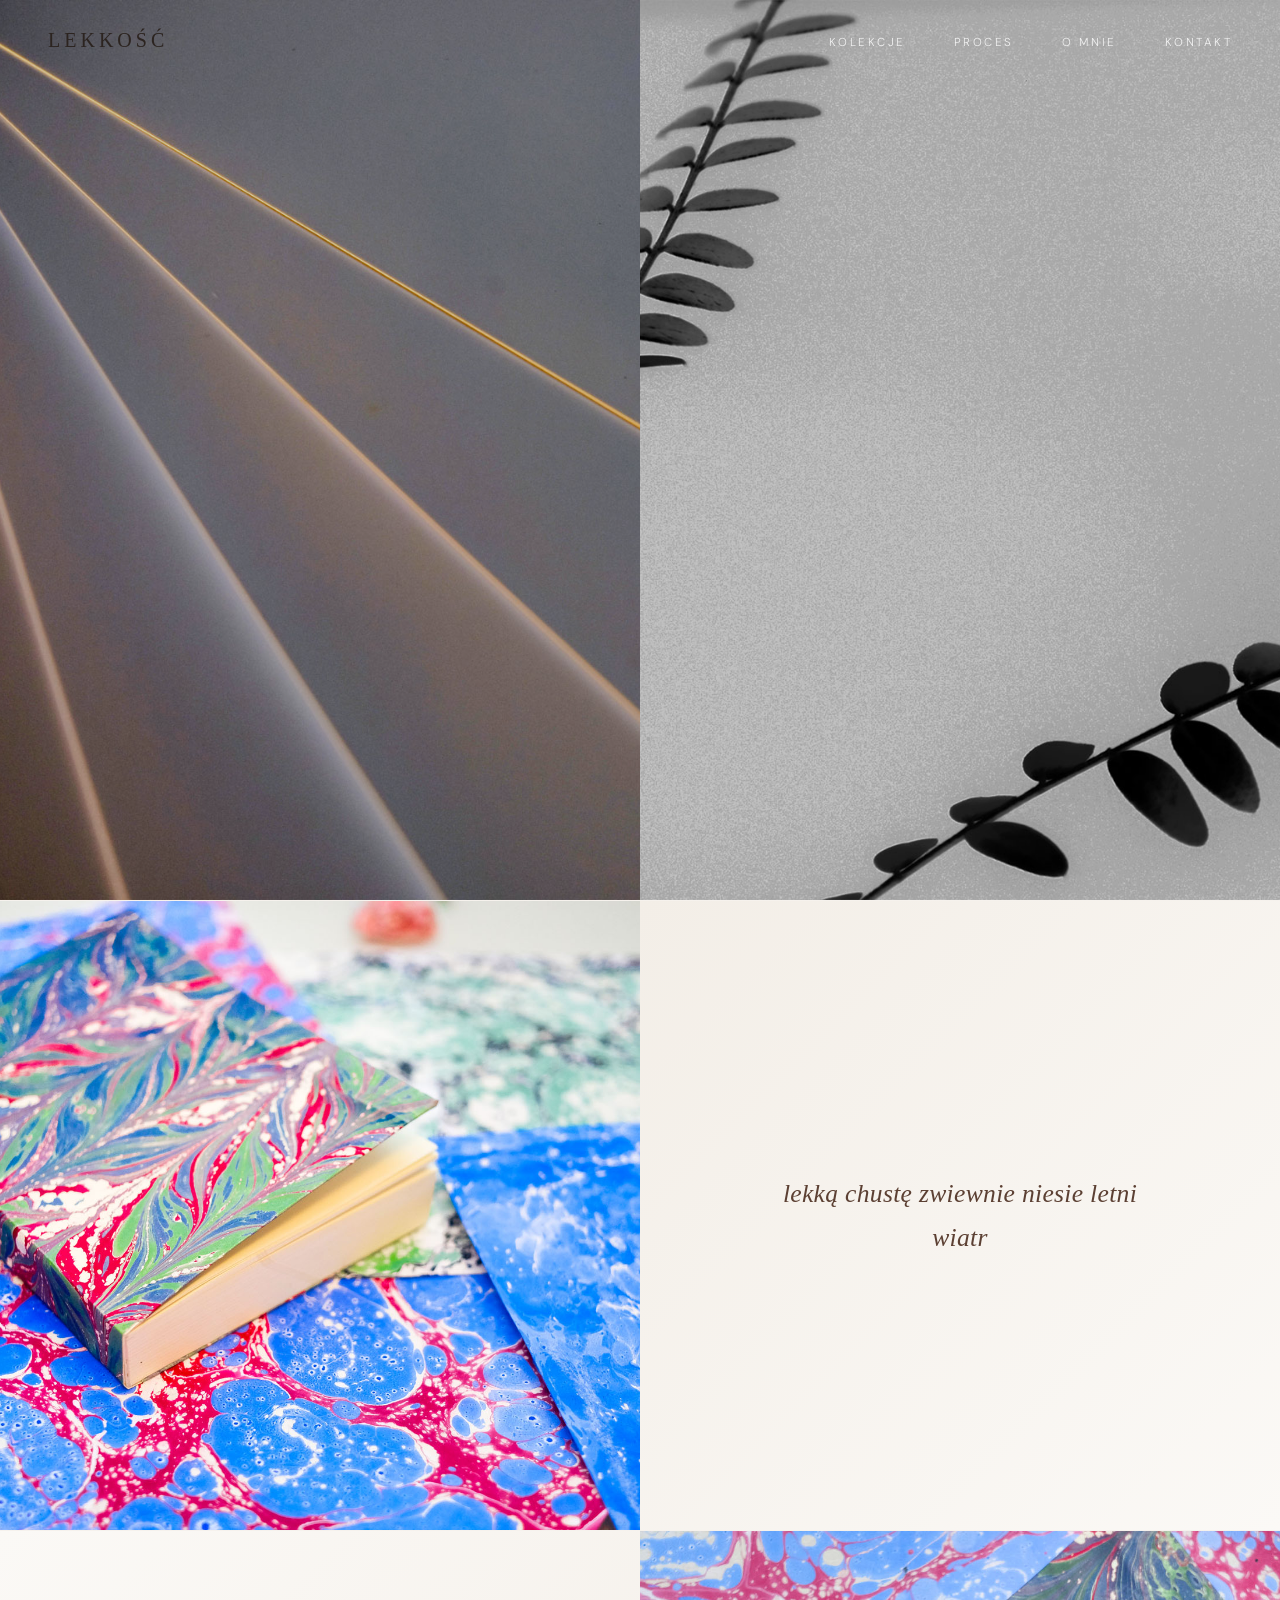
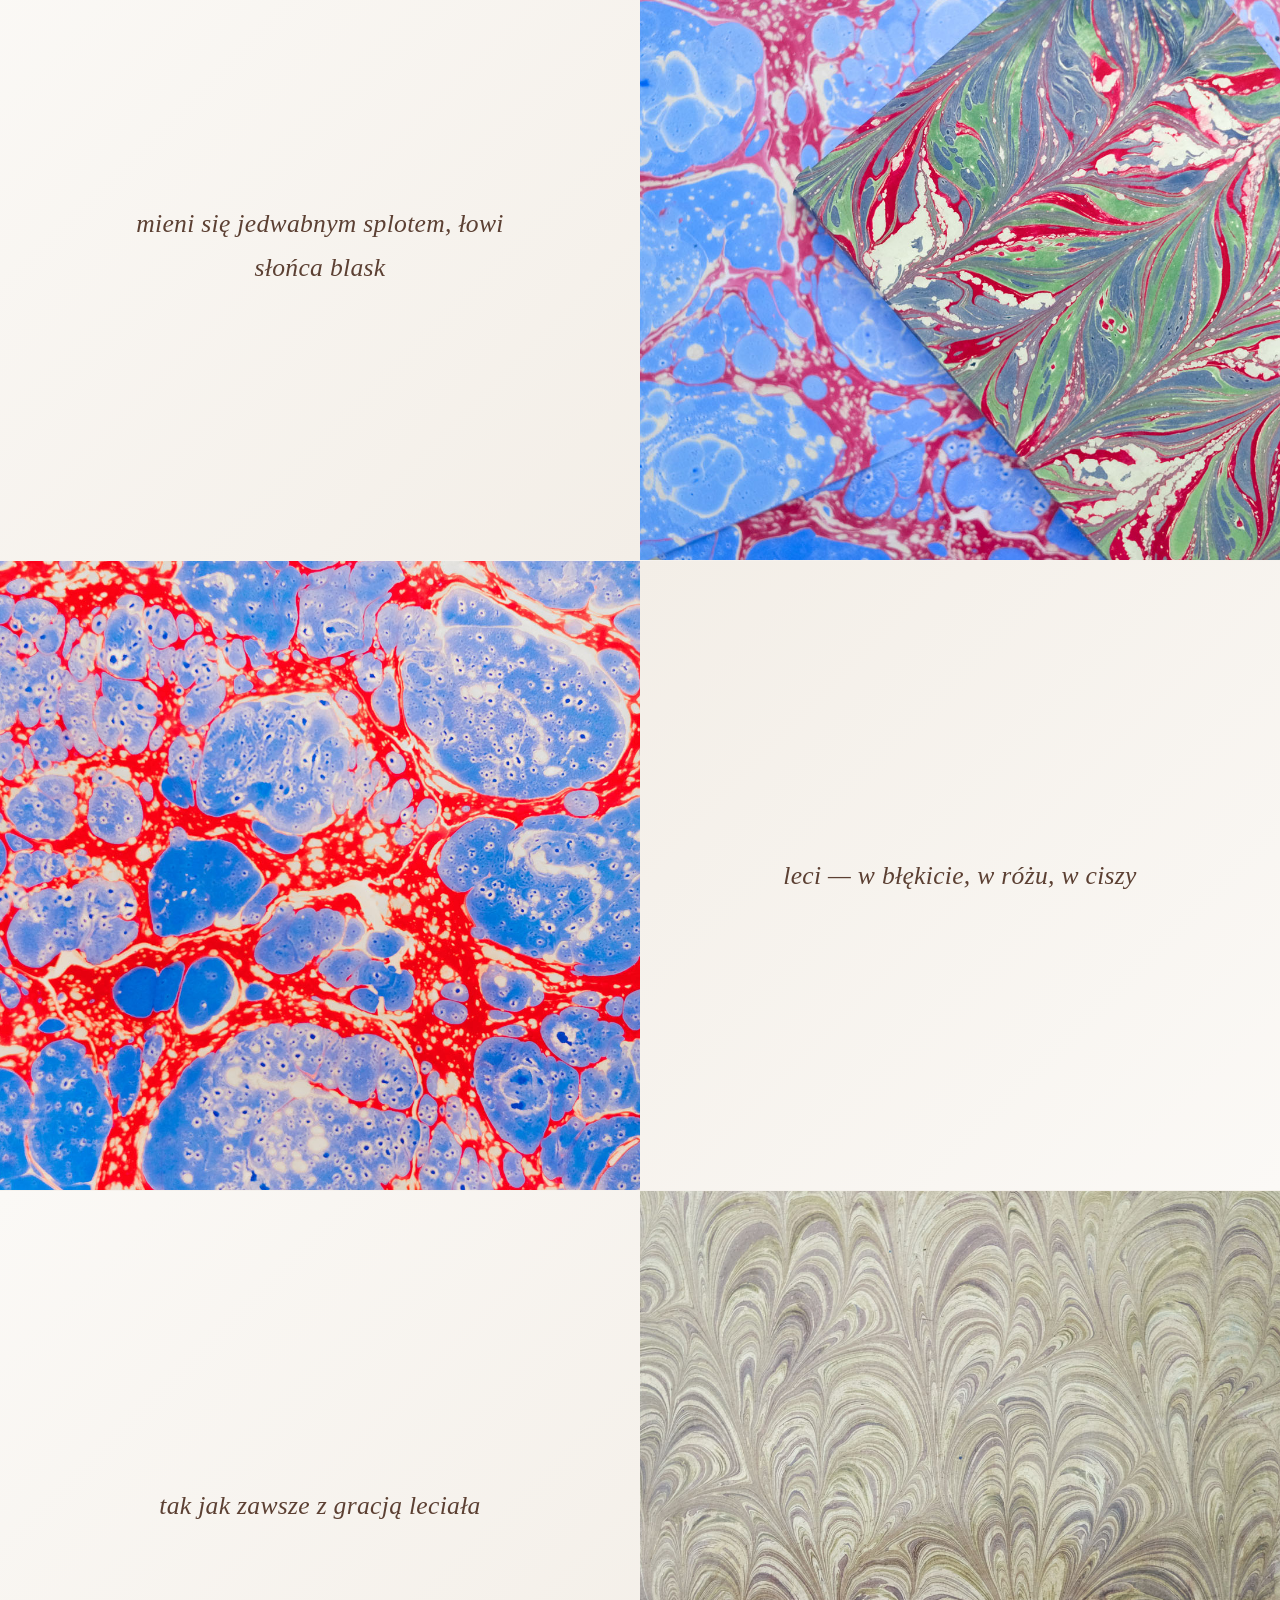
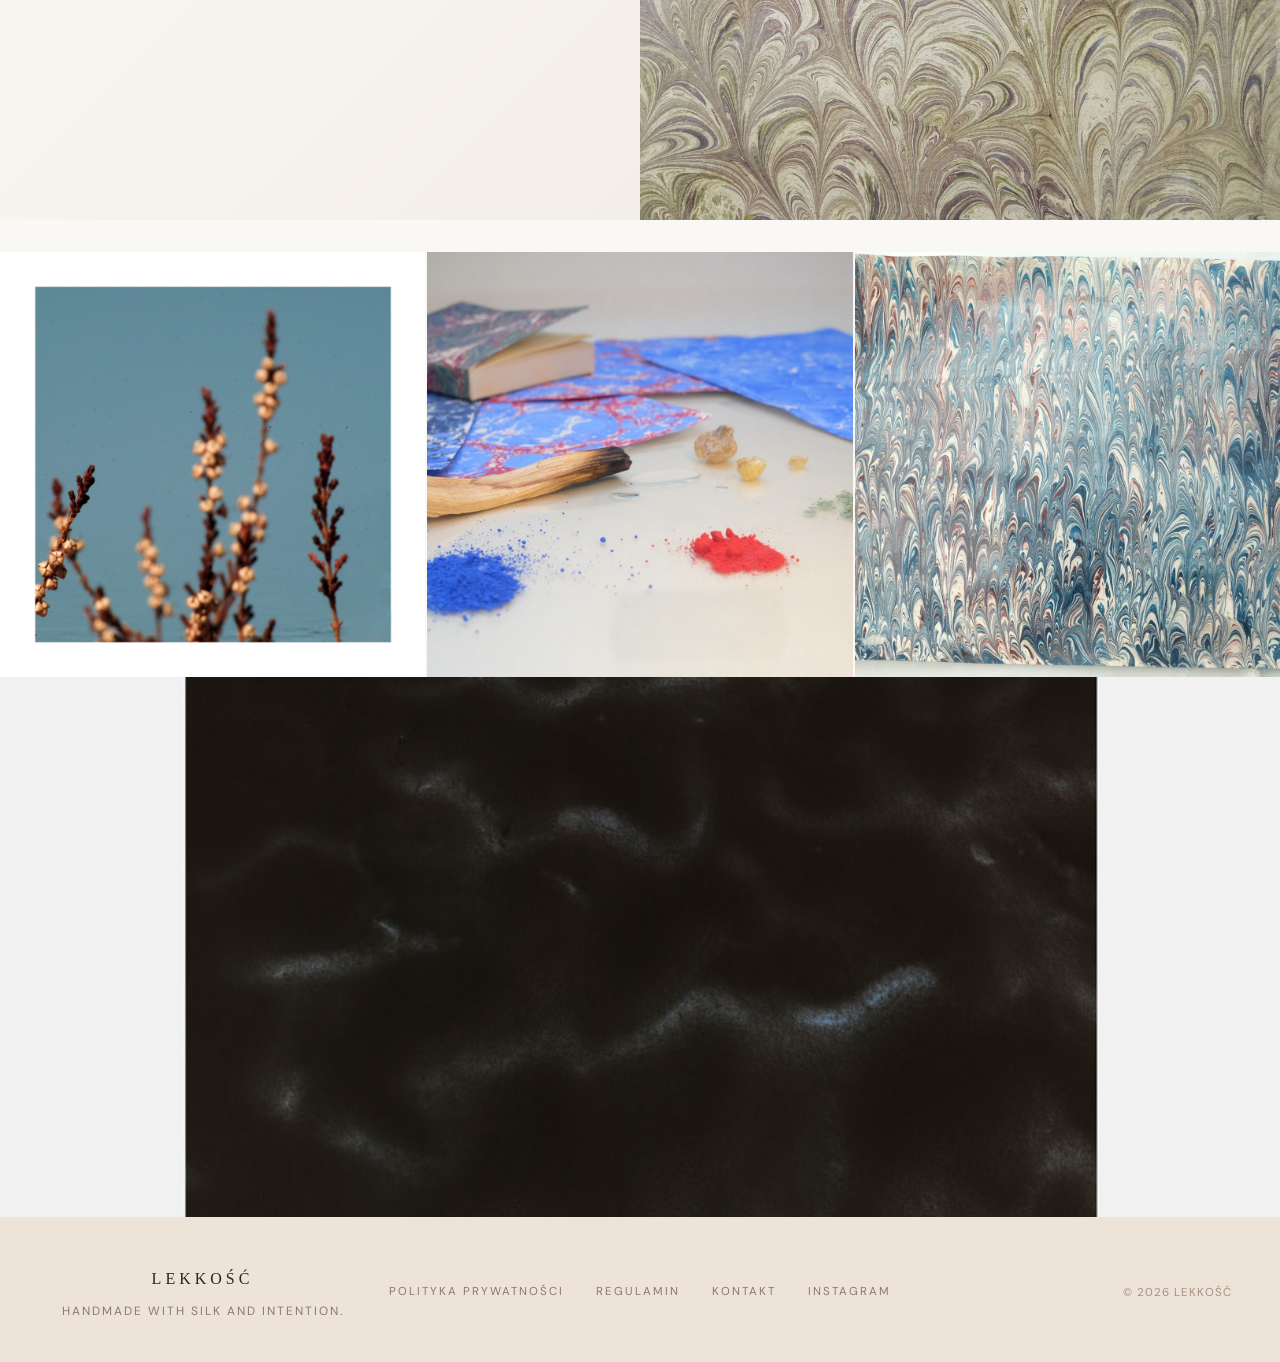
==== commit d2f2f8e6: "Update index.html" ====
--- a/index.html
+++ b/index.html
@@ -1,238 +1,121 @@
 <!DOCTYPE html>
 <html lang="pl">
 <head>
-  <meta charset="UTF-8">
-  <meta name="viewport" content="width=device-width, initial-scale=1.0">
-  <title>F. Jaworski</title>
-  <link rel="preconnect" href="https://fonts.googleapis.com">
-  <link rel="preconnect" href="https://fonts.gstatic.com" crossorigin>
-  <link href="https://fonts.googleapis.com/css2?family=DM+Sans:ital,opsz,wght@0,9..40,300;0,9..40,400;0,9..40,500&display=swap" rel="stylesheet">
-  <link rel="stylesheet" href="css/reset.css">
-  <link rel="stylesheet" href="css/nav.css">
-  <link rel="stylesheet" href="css/journey.css">
-  <link rel="stylesheet" href="css/subpages.css">
-  <link rel="stylesheet" href="css/album.css">
-  <style>
-    /* ── INTRO ── */
-    #intro {
-      position: fixed;
-      inset: 0;
-      z-index: 1000;
-      background: var(--black);
-      display: flex;
-      align-items: center;
-      justify-content: center;
-      pointer-events: none;
-    }
-    #intro.done {
-      opacity: 0;
-      pointer-events: none;
-      transition: opacity 0.5s ease;
-    }
-    #intro-word {
-      font-size: clamp(5rem, 13vw, 14rem);
-      font-weight: 300;
-      letter-spacing: 0.04em;
-      color: var(--white);
-      text-align: center;
-      padding: 0 5vw;
-      line-height: 1;
-      opacity: 1;
-      transition: opacity 0.12s ease;
-    }
-    #intro-word.flash-out { opacity: 0; }
-    #intro-label {
-      position: fixed;
-      bottom: 2.5rem;
-      right: 3rem;
-      z-index: 1001;
-      font-size: clamp(1rem, 2vw, 1.6rem);
-      font-weight: 300;
-      letter-spacing: 0.18em;
-      text-transform: uppercase;
-      color: rgba(240,237,232,0.35);
-    }
-
-    /* ── ALBUMS DIVIDER ── */
-    #albums-section {
-      height: 100vh;
-      display: flex;
-      align-items: center;
-      justify-content: flex-start;
-      padding: 0 5vw;
-      position: relative;
-      overflow: hidden;
-    }
-    #albums-title {
-      font-size: clamp(5rem, 16vw, 18rem);
-      font-weight: 300;
-      letter-spacing: 0.05em;
-      line-height: 0.85;
-      color: var(--white);
-      opacity: 0;
-      transform: translateY(40px);
-      transition: opacity 1s ease, transform 1s cubic-bezier(0.23,1,0.32,1);
-      user-select: none;
-    }
-    #albums-title.visible {
-      opacity: 1;
-      transform: translateY(0);
-    }
-  </style>
+    <meta charset="UTF-8">
+    <meta name="viewport" content="width=device-width, initial-scale=1.0">
+    <title>Lekkość — Jedwabne Opowieści</title>
+    <meta name="description" content="Ręcznie barwione jedwabne chusty. Limitowana seria.">
+    <meta property="og:title" content="Lekkość — Jedwabne Opowieści">
+    <meta property="og:type" content="website">
+    <meta property="og:image" content="https://lekkost.pl/assets/images/og/og-home.jpg">
+    <link rel="preconnect" href="https://fonts.googleapis.com">
+    <link rel="preconnect" href="https://fonts.gstatic.com" crossorigin>
+    <link href="https://fonts.googleapis.com/css2?family=Libre+Baskerville:ital,wght@0,400;0,700;1,400&family=DM+Sans:wght@300;400;500&display=swap" rel="stylesheet">
+    <link rel="stylesheet" href="css/style.css">
+    <link rel="icon" type="image/svg+xml" href="assets/favicon.svg">
 </head>
 <body>
+    <nav class="navbar">
+        <div class="nav-container">
+            <a href="index.html" class="logo-link"><h1 class="logo">Lekkość</h1></a>
+            <ul class="nav-links">
+                <li><a href="collections.html">Kolekcje</a></li>
+                <li><a href="process.html">Proces</a></li>
+                <li><a href="about.html">O mnie</a></li>
+                <li><a href="contact.html">Kontakt</a></li>
+            </ul>
+            <button class="nav-hamburger" aria-label="Menu">
+                <span></span><span></span><span></span>
+            </button>
+        </div>
+    </nav>
 
-  <!-- intro overlay -->
-  <div id="intro">
-    <video id="intro-video" autoplay loop muted playsinline style="position:absolute;inset:0;width:100%;height:100%;object-fit:cover;opacity:0.38;z-index:0;pointer-events:none;"><source src="assets/back.mp4" type="video/mp4"></video>
-    <div id="intro-word" style="position:relative;z-index:1;"></div>
-  </div>
-  <div id="intro-label">portfolio</div>
+    <!-- HERO — pełny ekran od y=0 -->
+    <section class="hero-landing">
+        <div class="hero-background">
+            <div class="hero-bg-left">
+                <img src="assets/images/hero/hero-left.jpg" alt="" class="hero-bg-img" loading="eager" fetchpriority="high">
+            </div>
+            <div class="hero-bg-right">
+                <img src="assets/images/hero/hero-right.jpg" alt="" class="hero-bg-img" loading="eager" fetchpriority="high">
+            </div>
+        </div>
+    </section>
 
-  <!-- nav -->
-  <nav id="nav">
-    <ul class="nav-links">
-      <li><a href="#" data-page="projects">Projekty</a></li>
-      <li><a href="#" data-page="gallery">Serie</a></li>
-      <li><a href="#" data-page="ebru">Marmurkowanie</a></li>
-      <li><a href="#" data-page="about">O mnie</a></li>
-      <li><a href="#" data-page="contact">Kontakt</a></li>
-    </ul>
-    <button class="nav-burger" id="nav-burger" aria-label="menu">
-      <span></span><span></span>
-    </button>
-  </nav>
+    <!-- WIERSZ + ZDJĘCIA — 4 pary naprzemiennie -->
 
-  <!-- mobile drawer -->
-  <div id="nav-drawer">
-    <button class="drawer-close" id="drawer-close">zamknij</button>
-    <a href="#" data-page="projects">Projekty</a>
-    <a href="#" data-page="gallery">Serie</a>
-    <a href="#" data-page="ebru">Marmurkowanie</a>
-    <a href="#" data-page="about">O mnie</a>
-    <a href="#" data-page="contact">Kontakt</a>
-  </div>
+    <section class="poem-pair poem-pair-right">
+        <div class="poem-image">
+            <img src="assets/images/editorial/edit-2.jpg" alt="" loading="lazy">
+        </div>
+        <div class="poem-line">
+            <p>lekką chustę zwiewnie niesie letni wiatr</p>
+        </div>
+    </section>
 
-  <!-- albums divider section -->
-  <div id="albums-section">
-    <div id="albums-title">Albumy</div>
-  </div>
+    <section class="poem-pair poem-pair-left">
+        <div class="poem-line">
+            <p>mieni się jedwabnym splotem, łowi słońca blask</p>
+        </div>
+        <div class="poem-image">
+            <img src="assets/images/editorial/edit-4.jpg" alt="" loading="lazy">
+        </div>
+    </section>
 
-  <!-- scroll journey -->
-  <div id="journey">
-    <div id="frame">
+    <section class="poem-pair poem-pair-right">
+        <div class="poem-image">
+            <img src="assets/images/editorial/edit-5.jpg" alt="" loading="lazy">
+        </div>
+        <div class="poem-line">
+            <p>leci — w błękicie, w różu, w ciszy</p>
+        </div>
+    </section>
 
-      <div id="bg-stack"></div>
-      <div id="text-shield"></div>
-      <div id="bg-veil"></div>
+    <section class="poem-pair poem-pair-left">
+        <div class="poem-line">
+            <p>tak jak zawsze z gracją leciała</p>
+        </div>
+        <div class="poem-image">
+            <img src="assets/images/editorial/edit-7.jpg" alt="" loading="lazy">
+        </div>
+    </section>
 
-      <div id="cover-wrap">
-        <img id="cover-img" src="" alt="" draggable="false">
-        <div id="cover-placeholder"></div>
-      </div>
+    <!-- TRIO — trzy zdjęcia obok siebie -->
+    <section class="editorial-trio editorial-flush">
+        <div class="editorial-trio-item">
+            <img src="assets/images/editorial/edit-3.jpg" alt="" loading="lazy">
+        </div>
+        <div class="editorial-trio-item editorial-trio-middle">
+            <img src="assets/images/editorial/edit-6.jpg" alt="" loading="lazy">
+        </div>
+        <div class="editorial-trio-item">
+            <img src="assets/images/editorial/edit-8.jpg" alt="" loading="lazy">
+        </div>
+    </section>
 
-      <div id="text-panel">
-        <div id="album-meta">
-          <span id="album-number"></span>
-          <span id="album-year"></span>
+    <!-- PANORAMA — horyzontalne zdjęcie pełna szerokość -->
+    <section class="editorial-panorama editorial-flush">
+        <div class="editorial-panorama-image">
+            <img src="assets/images/editorial/edit-1.jpg" alt="" loading="lazy">
         </div>
-        <div id="text-morph">
-          <div id="morph-title"  class="morph-layer"></div>
-          <div id="morph-tracks" class="morph-layer"></div>
-          <div id="morph-quote"  class="morph-layer"></div>
+    </section>
+
+    <footer class="footer">
+        <div class="footer-inner">
+            <div class="footer-brand">
+                <span class="footer-logo">Lekkość</span>
+                <span class="footer-tagline">Handmade with silk and intention.</span>
+            </div>
+            <div class="footer-links">
+                <a href="privacy.html">Polityka Prywatności</a>
+                <a href="terms.html">Regulamin</a>
+                <a href="contact.html">Kontakt</a>
+                <a href="https://instagram.com/lekkost" target="_blank">Instagram</a>
+            </div>
+            <div class="footer-copy">&copy; 2026 Lekkość</div>
         </div>
-        <div id="album-tags"></div>
-        <a id="album-cta" href="#">Zobacz album</a>
-      </div>
+    </footer>
 
-      <div id="scroll-hint">
-        <span>scroll</span>
-        <div class="scroll-line"></div>
-      </div>
-      <div id="progress-dots"></div>
-
-    </div>
-  </div>
-
-  <!-- overlay -->
-  <div id="overlay">
-    <div id="overlay-inner">
-      <button id="overlay-close">zamknij</button>
-      <div id="overlay-content"></div>
-    </div>
-  </div>
-
-  <!-- lightbox -->
-  <div id="lightbox">
-    <button id="lightbox-close">zamknij</button>
-    <button class="lb-nav" id="lb-prev">←</button>
-    <img id="lightbox-img" src="" alt="">
-    <button class="lb-nav" id="lb-next">→</button>
-    <div id="lightbox-counter"></div>
-  </div>
-
-  <script src="js/data.js"></script>
-  <script src="js/journey.js"></script>
-  <script src="js/nav.js"></script>
-  <script src="js/subpages.js"></script>
-  <script>
-    /* ── INTRO ANIMATION ── */
-    (function() {
-      const words = ['F. Jaworski', 'Szelest', 'Nota Contra Notam', 'Among Other Sounds'];
-      const el    = document.getElementById('intro-word');
-      const intro = document.getElementById('intro');
-      let i = 0;
-      let looping = true;
-      const SHOW_MS = 700;   // how long each word is visible
-      const GAP_MS  = 60;    // unused now
-
-      // show first word immediately
-      el.textContent = words[0];
-
-      function tick() {
-        if (!looping) return;
-        // quick fade out
-        el.classList.add('flash-out');
-        setTimeout(() => {
-          i = (i + 1) % words.length;
-          el.textContent = words[i];
-          // quick fade in
-          el.classList.remove('flash-out');
-          setTimeout(tick, SHOW_MS);
-        }, 130); // matches transition duration
-      }
-
-      // start cycling after first word shown
-      setTimeout(tick, SHOW_MS);
-
-      // stop and fade out when user scrolls
-      let dismissed = false;
-      window.addEventListener('scroll', function onFirstScroll() {
-        if (dismissed) return;
-        dismissed = true;
-        looping = false;
-        intro.classList.add('done');
-        setTimeout(() => { intro.style.display = 'none'; }, 600);
-        window.removeEventListener('scroll', onFirstScroll);
-      }, { passive: true });
-
-      /* albums divider — fade in on scroll into view */
-      const albumsTitle = document.getElementById('albums-title');
-      const introLabel  = document.getElementById('intro-label');
-      const observer = new IntersectionObserver(entries => {
-        if (entries[0].isIntersecting) {
-          albumsTitle.classList.add('visible');
-          introLabel.style.opacity = '0';
-          introLabel.style.pointerEvents = 'none';
-        } else {
-          /* only restore if intro is gone */
-          if (intro.style.display === 'none') {
-            introLabel.style.opacity = '0';
-          }
-        }
-      }, { threshold: 0.2 });
-      observer.observe(document.getElementById('albums-section'));
-    })();
-  </script>
+    <script src="js/script.js"></script>
 </body>
 </html>
--- a/css/style.css
+++ b/css/style.css
@@ -0,0 +1,3426 @@
+* {
+    margin: 0;
+    padding: 0;
+    box-sizing: border-box;
+}
+
+:root {
+    --beige: #D4C4B0;
+    --beige-light: #EDE3D8;
+    --beige-dark: #A89080;
+    --umbra: #5C4033;
+    --umbra-mid: #8A6A58;
+    --sage: #3A6A8A;
+    --rust: #9A6A45;
+    --white: #FAF8F5;
+    --text: #2C2420;
+    --text-light: #8A7A70;
+    --transition: all 0.4s ease;
+}
+
+html { scroll-behavior: smooth; }
+
+body {
+    font-family: 'DM Sans', sans-serif;
+    background-color: var(--white);
+    color: var(--text);
+    line-height: 1.8;
+    font-size: 17px;
+    font-weight: 400;  /* 400 dla lepszej czytelności body */
+}
+
+::-webkit-scrollbar { width: 6px; }
+::-webkit-scrollbar-track { background: var(--white); }
+::-webkit-scrollbar-thumb { background: var(--beige); border-radius: 3px; }
+::-webkit-scrollbar-thumb:hover { background: var(--beige-dark); }
+
+/* ============================================
+   NAVBAR
+   ============================================ */
+.navbar {
+    position: fixed;
+    top: 0;
+    left: 0;
+    right: 0;
+    background-color: transparent;
+    z-index: 1000;
+    border-bottom: none;
+    transition: background-color 0.4s ease, border-color 0.4s ease;
+}
+
+/* Navbar po zjechaniu ze zdjęcia — jasne tło */
+.navbar.scrolled {
+    background-color: rgba(250, 248, 245, 0.95);
+    backdrop-filter: blur(12px);
+    -webkit-backdrop-filter: blur(12px);
+    border-bottom: 1px solid rgba(212, 196, 176, 0.2);
+}
+
+.nav-container {
+    max-width: 1400px;
+    margin: 0 auto;
+    padding: 1.4rem 3rem;
+    display: flex;
+    justify-content: space-between;
+    align-items: center;
+}
+
+.logo {
+    font-size: 1.25rem;
+    font-weight: 300;
+    letter-spacing: 4px;
+    text-transform: uppercase;
+    color: var(--text);
+    cursor: pointer;
+    font-family: 'Cormorant', Georgia, serif;
+}
+
+.nav-links {
+    display: flex;
+    list-style: none;
+    gap: 3rem;
+}
+
+.nav-links a {
+    text-decoration: none;
+    color: rgba(255,255,255,0.85);
+    font-size: 0.72rem;
+    letter-spacing: 2.5px;
+    text-transform: uppercase;
+    position: relative;
+    transition: color 0.3s ease;
+    font-weight: 300;
+}
+
+.navbar.scrolled .nav-links a {
+    color: var(--text);
+}
+
+.navbar.scrolled .nav-links a:hover { color: var(--text); opacity: 0.5; }
+.navbar.scrolled .nav-links a.active { color: var(--text); }
+
+.nav-links a::after {
+    content: '';
+    position: absolute;
+    bottom: -4px;
+    left: 0;
+    width: 0;
+    height: 1px;
+    background-color: var(--umbra);
+    transition: width 0.4s ease;
+}
+
+.nav-links a:hover { color: var(--text); opacity: 0.5; }
+.nav-links a:hover::after,
+.nav-links a.active::after { width: 100%; }
+.nav-links a.active { color: var(--text); }
+
+/* Hamburger — mobilna nawigacja */
+.nav-hamburger {
+    display: none;
+    flex-direction: column;
+    gap: 5px;
+    cursor: pointer;
+    padding: 4px;
+    background: none;
+    border: none;
+}
+
+.nav-hamburger span {
+    display: block;
+    width: 24px;
+    height: 1px;
+    background-color: rgba(255,255,255,0.85);
+    transition: all 0.3s ease;
+}
+
+.navbar.scrolled .nav-hamburger span {
+    background-color: var(--umbra);
+}
+
+.nav-hamburger.open span:nth-child(1) { transform: translateY(6px) rotate(45deg); }
+.nav-hamburger.open span:nth-child(2) { opacity: 0; }
+.nav-hamburger.open span:nth-child(3) { transform: translateY(-6px) rotate(-45deg); }
+
+/* ============================================
+   HERO LANDING
+   ============================================ */
+.hero-landing {
+    height: 100vh;
+    position: relative;
+    display: flex;
+    align-items: center;
+    justify-content: center;
+    overflow: hidden;
+    margin-top: 0;
+    /* Navbar jest fixed więc hero zaczyna od góry strony */
+}
+
+.hero-background {
+    position: absolute;
+    inset: 0;
+    display: grid;
+    grid-template-columns: 1fr 1fr;
+    z-index: 1;
+}
+
+.hero-bg-left {
+    background-color: #D4C4B0;
+    animation: slideInLeft 1.2s cubic-bezier(0.16, 1, 0.3, 1) forwards;
+    position: relative;
+    overflow: hidden;
+}
+
+.hero-bg-right {
+    background-color: #6A7E6A;
+    animation: slideInRight 1.2s cubic-bezier(0.16, 1, 0.3, 1) forwards;
+    position: relative;
+    overflow: hidden;
+}
+
+/* Zdjęcie wewnątrz hero-bg */
+.hero-bg-img {
+    position: absolute;
+    inset: 0;
+    width: 100%;
+    height: 100%;
+    object-fit: cover;
+    object-position: center;
+    display: block;
+}
+
+/* Overlay na hero zdjęciach dla czytelności tekstu */
+.hero-bg-left::after,
+.hero-bg-right::after {
+    content: '';
+    position: absolute;
+    inset: 0;
+    background: rgba(0, 0, 0, 0.18);
+    pointer-events: none;
+}
+
+@keyframes slideInLeft {
+    from { transform: translateX(-100%); }
+    to   { transform: translateX(0); }
+}
+@keyframes slideInRight {
+    from { transform: translateX(100%); }
+    to   { transform: translateX(0); }
+}
+
+.hero-text-container {
+    position: relative;
+    z-index: 10;
+    text-align: center;
+    color: var(--white);
+    max-width: 700px;
+    padding: 2rem;
+}
+
+.hero-text-container h2 {
+    font-size: clamp(2.2rem, 4.5vw, 3.8rem);
+    font-weight: 300;
+    line-height: 1.15;
+    margin-bottom: 1.8rem;
+    letter-spacing: -0.5px;
+    
+    font-family: 'Cormorant', Georgia, serif;
+}
+
+.hero-text-container p {
+    font-size: 0.85rem;
+    font-weight: 300;
+    line-height: 1.9;
+    letter-spacing: 1px;
+    opacity: 0.8;
+}
+
+/* ============================================
+   SCROLL JOURNEY — INDEX
+   zdjęcia mają 60vh max, z marginesem po bokach
+   ============================================ */
+.scroll-journey {
+    padding: 4rem 0;
+    background-color: var(--white);
+}
+
+.journey-item {
+    display: grid;
+    grid-template-columns: 1fr 1fr;
+    align-items: stretch;
+    margin: 0 3rem 3rem;
+    border: 1px solid rgba(212, 196, 176, 0.18);
+    overflow: hidden;
+}
+
+.journey-text-side {
+    padding: 4rem 4.5rem;
+    display: flex;
+    flex-direction: column;
+    justify-content: center;
+    background-color: var(--white);
+}
+
+.journey-item-right .journey-text-side {
+    background-color: #F5F1EC;
+}
+
+.journey-text-side h3 {
+    font-size: clamp(1.6rem, 2.2vw, 2.2rem);
+    font-weight: 300;
+    color: var(--text);
+    margin-bottom: 1.3rem;
+    letter-spacing: -0.3px;
+    line-height: 1.2;
+    
+    font-family: 'Cormorant', Georgia, serif;
+}
+
+.journey-text-side p {
+    font-size: 1rem;
+    line-height: 1.9;
+    color: var(--text-light);
+}
+
+.journey-image-side {
+    width: 100%;
+    height: 100%;
+    max-height: 62vh;
+    object-fit: cover;
+    object-position: center;
+    display: block;
+    transition: transform 0.7s cubic-bezier(0.16, 1, 0.3, 1);
+}
+
+.journey-item:hover .journey-image-side {
+    transform: scale(1.03);
+}
+
+/* ============================================
+   PHILOSOPHY — INDEX
+   ============================================ */
+.philosophy-landing {
+    background: linear-gradient(160deg, #EDE3D8 0%, #D4C4B0 100%);
+    padding: 7rem 2rem;
+    text-align: center;
+    margin-top: 1rem;
+}
+
+.philosophy-landing h3 {
+    font-size: clamp(2rem, 4vw, 3.5rem);
+    font-weight: 300;
+    color: var(--text);
+    margin-bottom: 1.5rem;
+    letter-spacing: -0.5px;
+    
+    font-family: 'Cormorant', Georgia, serif;
+}
+
+.philosophy-landing p {
+    font-size: 1rem;
+    line-height: 2.5;
+    color: var(--text-light);
+    max-width: 520px;
+    margin: 0 auto;
+    letter-spacing: 0.3px;
+    
+}
+
+/* ============================================
+   PROCESS PAGE
+   zdjęcia z marginesami, max-height ograniczony
+   ============================================ */
+.process-hero {
+    text-align: center;
+    padding: 5rem 2rem 3rem;
+    max-width: 650px;
+    margin: 0 auto;
+}
+
+.process-hero h2 {
+    font-size: clamp(1.8rem, 3.5vw, 2.8rem);
+    font-weight: 300;
+    color: var(--umbra);
+    margin-bottom: 1rem;
+    letter-spacing: -0.3px;
+    font-family: 'Cormorant', Georgia, serif;
+}
+
+.process-hero p {
+    font-size: 0.97rem;
+    color: var(--beige-dark);
+    line-height: 1.9;
+    font-style: italic;
+}
+
+.process-journey-full {
+    padding: 0;
+    display: flex;
+    flex-direction: column;
+    gap: 0;
+}
+
+.process-step-full {
+    display: grid;
+    grid-template-columns: 1fr 1fr;
+    align-items: stretch;
+    overflow: hidden;
+    border: none;
+    border-top: 1px solid rgba(212, 196, 176, 0.15);
+}
+
+.process-image-full {
+    width: 100%;
+    height: 100%;
+    max-height: 65vh;
+    object-fit: cover;
+    object-position: center;
+    display: block;
+    transition: transform 0.7s cubic-bezier(0.16, 1, 0.3, 1);
+}
+
+.process-step-full:hover .process-image-full {
+    transform: scale(1.025);
+}
+
+.process-text-full {
+    padding: 4rem 4.5rem;
+    display: flex;
+    flex-direction: column;
+    justify-content: center;
+    background-color: var(--white);
+}
+
+.process-step-full:nth-child(even) .process-text-full {
+    background-color: #F5F1EC;
+}
+
+.process-text-full h3 {
+    font-size: clamp(1.6rem, 2.5vw, 2.4rem);
+    font-weight: 300;
+    color: var(--text);
+    margin-bottom: 1.2rem;
+    letter-spacing: -0.5px;
+    
+    font-family: 'Cormorant', Georgia, serif;
+}
+
+.process-text-full p {
+    font-size: 1rem;
+    line-height: 1.9;
+    color: var(--text-light);
+}
+
+.process-philosophy-full {
+    background: linear-gradient(160deg, #EDE3D8 0%, #D4C4B0 100%);
+    padding: 7rem 4rem;
+    text-align: center;
+}
+
+.philosophy-content {
+    max-width: 650px;
+    margin: 0 auto;
+}
+
+.philosophy-content h3 {
+    font-size: 2rem;
+    font-weight: 300;
+    color: var(--umbra);
+    margin-bottom: 1.5rem;
+    font-family: 'Cormorant', Georgia, serif;
+}
+
+.philosophy-content p {
+    font-size: 0.97rem;
+    line-height: 1.9;
+    color: var(--text);
+    margin-bottom: 2.5rem;
+}
+
+.cta-button {
+    display: inline-block;
+    padding: 1rem 2.5rem;
+    border: 1px solid var(--text);
+    background-color: transparent;
+    color: var(--text);
+    text-decoration: none;
+    font-size: 0.7rem;
+    letter-spacing: 3px;
+    text-transform: uppercase;
+    transition: all 0.4s ease;
+    font-family: 'DM Sans', sans-serif;
+}
+
+.cta-button:hover {
+    background-color: var(--text);
+    color: var(--white);
+}
+
+/* ============================================
+   COLLECTIONS PAGE
+   ============================================ */
+.collections-section-full {
+    width: 100%;
+    min-height: 100vh;
+    background-color: var(--white);
+    transition: background-color 0.8s ease;
+}
+
+.collections-header {
+    padding: 8rem 3rem 3rem;
+    text-align: center;
+    transition: background-color 0.8s ease;
+}
+
+.collections-header h2 { display: none; }
+
+.color-filters {
+    display: flex;
+    justify-content: center;
+    gap: 0.8rem;
+    flex-wrap: wrap;
+}
+
+.filter-btn {
+    padding: 0.5rem 0;
+    border: none;
+    border-bottom: 2px solid transparent;
+    background-color: transparent;
+    color: var(--text-light);
+    cursor: pointer;
+    transition: all 0.35s ease;
+    font-size: 1.3rem;
+    font-family: 'Cormorant', Georgia, serif;
+    font-weight: 400;
+    letter-spacing: 0.5px;
+    margin: 0 1.5rem;
+}
+
+.filter-btn:hover {
+    color: var(--text);
+    border-bottom-color: var(--text);
+}
+
+.filter-btn.active {
+    color: var(--text);
+    border-bottom-color: var(--text);
+    background: none;
+}
+
+/* Grid — 4 kolumny, z odstępami i marginesem od krawędzi */
+.scarves-grid-full,
+#scarvesGrid {
+    display: grid !important;
+    grid-template-columns: repeat(4, 1fr) !important;
+    gap: 1.5rem !important;
+    padding: 1rem 3rem 4rem !important;
+    max-width: 100%;
+    width: 100%;
+    margin: 0;
+    transition: opacity 0.3s ease;
+}
+
+#scarvesGrid.fading {
+    opacity: 0;
+    pointer-events: none;
+}
+
+.scarf-card-full {
+    aspect-ratio: 1;
+    cursor: pointer;
+    position: relative;
+    overflow: hidden;
+    background-color: var(--beige);
+    animation: fadeUp 0.5s ease-out both;
+}
+
+.scarf-card-full.sold-out {
+    cursor: default;
+}
+
+.scarf-sold-badge {
+    position: absolute;
+    top: 1rem;
+    right: 1rem;
+    background-color: rgba(40, 28, 20, 0.75);
+    color: rgba(249, 247, 244, 0.9);
+    font-size: 0.6rem;
+    letter-spacing: 2.5px;
+    text-transform: uppercase;
+    padding: 0.3rem 0.7rem;
+    z-index: 5;
+    backdrop-filter: blur(4px);
+}
+
+.scarf-card-full.sold-out .scarf-image-full {
+    filter: grayscale(40%) brightness(0.85);
+}
+
+.scarf-card-full.sold-out:hover .scarf-image-full {
+    transform: none;
+}
+
+.scarf-card-full:nth-child(1) { animation-delay: 0.04s; }
+.scarf-card-full:nth-child(2) { animation-delay: 0.08s; }
+.scarf-card-full:nth-child(3) { animation-delay: 0.12s; }
+.scarf-card-full:nth-child(4) { animation-delay: 0.16s; }
+.scarf-card-full:nth-child(5) { animation-delay: 0.20s; }
+.scarf-card-full:nth-child(6) { animation-delay: 0.24s; }
+.scarf-card-full:nth-child(7) { animation-delay: 0.28s; }
+.scarf-card-full:nth-child(8) { animation-delay: 0.32s; }
+
+@keyframes fadeUp {
+    from { opacity: 0; transform: translateY(12px); }
+    to   { opacity: 1; transform: translateY(0); }
+}
+
+.scarf-image-full {
+    width: 100%;
+    height: 100%;
+    background-size: cover;
+    background-position: center;
+    background-repeat: no-repeat;
+    transition: transform 0.7s cubic-bezier(0.16, 1, 0.3, 1);
+    display: flex;
+    align-items: flex-end;
+}
+
+.scarf-card-full:hover .scarf-image-full {
+    transform: scale(1.04);
+}
+
+/* Overlay z nazwą */
+.scarf-info-overlay {
+    position: absolute;
+    bottom: 0;
+    left: 0;
+    right: 0;
+    background: linear-gradient(to top, rgba(50, 32, 20, 0.82) 0%, transparent 100%);
+    padding: 2rem 1rem 1rem;
+    color: white;
+    transform: translateY(6px);
+    opacity: 0;
+    transition: all 0.35s ease;
+}
+
+.scarf-card-full:hover .scarf-info-overlay {
+    transform: translateY(0);
+    opacity: 1;
+}
+
+.scarf-name-full {
+    font-size: 0.95rem;
+    font-weight: 400;
+    margin-bottom: 0.15rem;
+    letter-spacing: 0.3px;
+}
+
+.scarf-roman-full {
+    font-size: 0.68rem;
+    opacity: 0.65;
+    letter-spacing: 1px;
+}
+
+/* Placeholder gdy brak zdjęcia — pokazuje nazwę */
+.scarf-placeholder {
+    width: 100%;
+    height: 100%;
+    display: flex;
+    flex-direction: column;
+    align-items: center;
+    justify-content: center;
+    gap: 0.5rem;
+}
+
+.scarf-placeholder-name {
+    font-size: 0.82rem;
+    color: rgba(107, 83, 68, 0.5);
+    letter-spacing: 1px;
+    text-align: center;
+    padding: 0 1rem;
+}
+
+.scarf-placeholder-roman {
+    font-size: 1.8rem;
+    font-weight: 300;
+    color: rgba(107, 83, 68, 0.2);
+    letter-spacing: 2px;
+}
+
+/* ============================================
+   MODAL
+   ============================================ */
+.modal-large {
+    display: none;
+    position: fixed;
+    z-index: 2000;
+    left: 0;
+    top: 0;
+    width: 100%;
+    height: 100%;
+    background-color: rgba(40, 28, 20, 0.65);
+    overflow-y: auto;
+}
+
+.modal-large.active {
+    display: flex;
+    align-items: center;
+    justify-content: center;
+    padding: 2rem;
+}
+
+.modal-large-content {
+    background-color: var(--white);
+    width: 100%;
+    max-width: 1200px;
+    position: relative;
+    max-height: 92vh;
+    overflow-y: auto;
+}
+
+.modal-close {
+    position: absolute;
+    right: 1.5rem;
+    top: 1.5rem;
+    font-size: 1.4rem;
+    cursor: pointer;
+    color: var(--beige-dark);
+    z-index: 10;
+    width: 32px;
+    height: 32px;
+    display: flex;
+    align-items: center;
+    justify-content: center;
+    transition: color 0.3s ease;
+    line-height: 1;
+}
+
+.modal-close:hover { color: var(--umbra); }
+
+.modal-large-inner {
+    display: grid;
+    grid-template-columns: 1fr 1fr;
+}
+
+.modal-gallery-section {
+    display: flex;
+    flex-direction: column;
+    gap: 0.8rem;
+    padding: 3rem;
+    background-color: #F0EBE4;
+}
+
+.modal-main-image-container {
+    width: 100%;
+    aspect-ratio: 1;
+    overflow: hidden;
+    background-color: var(--beige);
+}
+
+#modalMainImage {
+    width: 100%;
+    height: 100%;
+    object-fit: cover;
+    display: block;
+    transition: transform 0.5s ease;
+}
+
+#modalMainImage:hover { transform: scale(1.03); }
+
+.modal-thumbnails {
+    display: flex;
+    gap: 0.6rem;
+}
+
+.modal-thumb {
+    width: 68px;
+    height: 68px;
+    object-fit: cover;
+    cursor: pointer;
+    opacity: 0.5;
+    transition: opacity 0.3s ease;
+    background-color: var(--beige);
+}
+
+.modal-thumb:hover { opacity: 1; }
+.modal-thumb.active { opacity: 1; outline: 1.5px solid var(--umbra); }
+
+.modal-info-section {
+    padding: 3rem 3.5rem;
+    display: flex;
+    flex-direction: column;
+    justify-content: space-between;
+    gap: 2rem;
+}
+
+.modal-header-info h2 {
+    font-size: clamp(1.6rem, 2.5vw, 2.4rem);
+    font-weight: 300;
+    color: var(--text);
+    margin-bottom: 0.3rem;
+    line-height: 1.15;
+    
+    letter-spacing: -0.3px;
+    font-family: 'Cormorant', Georgia, serif;
+}
+
+.modal-color {
+    color: var(--text-light);
+    font-size: 0.72rem;
+    letter-spacing: 1px;
+    font-family: 'DM Sans', sans-serif;
+    font-weight: 300;
+}
+
+.modal-description-box {
+    border-left: 2px solid var(--beige);
+    padding-left: 1.2rem;
+    margin: 1.2rem 0;
+}
+
+.modal-description {
+    line-height: 1.85;
+    color: var(--text);
+    font-size: 1rem;
+    font-style: normal;
+    font-family: 'DM Sans', sans-serif;
+    font-weight: 400;
+}
+
+.modal-specs {
+    background-color: #F5F1EC;
+    padding: 1.1rem 1.4rem;
+}
+
+.modal-specs p {
+    font-size: 0.8rem;
+    margin-bottom: 0.45rem;
+    color: var(--text);
+    line-height: 1.6;
+}
+
+.modal-specs p:last-child { margin-bottom: 0; }
+
+.option-group label {
+    display: block;
+    font-size: 0.68rem;
+    color: var(--beige-dark);
+    margin-bottom: 0.7rem;
+    text-transform: uppercase;
+    letter-spacing: 2px;
+}
+
+.option-buttons {
+    display: grid;
+    grid-template-columns: 1fr 1fr;
+    gap: 0.6rem;
+    margin-bottom: 1.2rem;
+}
+
+.type-btn {
+    padding: 0.75rem 1rem;
+    border: 1px solid rgba(44,36,32,0.18);
+    background-color: transparent;
+    color: var(--text);
+    cursor: pointer;
+    transition: all 0.3s ease;
+    font-family: 'DM Sans', sans-serif;
+    font-size: 0.72rem;
+    letter-spacing: 1.5px;
+    text-transform: uppercase;
+    text-align: left;
+}
+
+.type-btn:hover { border-color: var(--text); }
+
+.type-btn.active {
+    border-color: var(--text);
+    background-color: var(--text);
+    color: var(--white);
+}
+
+.type-btn span { font-size: 0.72rem; letter-spacing: 1.5px; text-transform: uppercase; }
+.type-btn small { font-size: 0.65rem; letter-spacing: 1px; opacity: 0.5; }
+
+.type-btn span {
+    display: block;
+    font-size: 0.82rem;
+    margin-bottom: 0.1rem;
+}
+
+.type-btn small {
+    display: block;
+    font-size: 0.63rem;
+    opacity: 0.7;
+}
+
+.order-btn-large {
+    width: 100%;
+    padding: 1.05rem 1.5rem;
+    border: 1px solid var(--umbra);
+    background-color: transparent;
+    color: var(--umbra);
+    cursor: pointer;
+    font-family: 'DM Sans', sans-serif;
+    font-size: 0.75rem;
+    letter-spacing: 2px;
+    text-transform: uppercase;
+    transition: all 0.4s ease;
+    display: flex;
+    align-items: center;
+    justify-content: space-between;
+}
+
+.order-btn-large:hover {
+    background-color: var(--text);
+    color: var(--white);
+}
+
+.order-btn-large-price {
+    font-size: 0.95rem;
+    letter-spacing: 1px;
+}
+
+.modal-extra-info { display: none !important; }
+
+/* ============================================
+   CONTACT PAGE
+   ============================================ */
+.contact-section {
+    max-width: 960px;
+    margin: 0 auto;
+    padding: 5rem 3rem 4rem;
+}
+
+.contact-section h2 {
+    font-size: 2rem;
+    font-weight: 300;
+    color: var(--umbra);
+    text-align: center;
+    margin-bottom: 0.7rem;
+    font-family: 'Cormorant', Georgia, serif;
+}
+
+.contact-section > p {
+    text-align: center;
+    margin-bottom: 4rem;
+    color: var(--beige-dark);
+    font-size: 0.92rem;
+    line-height: 1.7;
+    font-style: italic;
+}
+
+.contact-container {
+    display: grid;
+    grid-template-columns: 1fr 1.6fr;
+    gap: 5rem;
+    align-items: start;
+}
+
+.contact-info h3 {
+    font-size: 0.68rem;
+    color: var(--beige-dark);
+    margin-bottom: 2rem;
+    font-weight: 400;
+    text-transform: uppercase;
+    letter-spacing: 2.5px;
+}
+
+.contact-info p {
+    margin-bottom: 1.5rem;
+    line-height: 1.8;
+    color: var(--text);
+    font-size: 1rem;
+}
+
+.contact-info a {
+    color: var(--umbra);
+    text-decoration: none;
+    border-bottom: 1px solid var(--beige);
+    padding-bottom: 1px;
+    transition: border-color 0.3s ease;
+}
+
+.contact-info a:hover { border-color: var(--umbra); }
+
+.contact-form {
+    display: flex;
+    flex-direction: column;
+    gap: 1.2rem;
+}
+
+.contact-form input,
+.contact-form textarea {
+    padding: 0.85rem 0;
+    border: none;
+    border-bottom: 1px solid var(--beige);
+    background-color: transparent;
+    font-family: 'DM Sans', sans-serif;
+    color: var(--text);
+    transition: border-color 0.3s ease;
+    font-size: 0.9rem;
+    outline: none;
+}
+
+.contact-form input:focus,
+.contact-form textarea:focus {
+    border-bottom-color: var(--umbra);
+}
+
+.contact-form input::placeholder,
+.contact-form textarea::placeholder {
+    color: var(--beige-dark);
+    font-size: 0.85rem;
+}
+
+.contact-form textarea { resize: none; }
+
+.submit-btn {
+    padding: 0.85rem 2rem;
+    border: 1px solid var(--umbra);
+    background-color: transparent;
+    color: var(--umbra);
+    cursor: pointer;
+    font-family: 'DM Sans', sans-serif;
+    letter-spacing: 2px;
+    text-transform: uppercase;
+    font-size: 0.7rem;
+    letter-spacing: 2.5px;
+    transition: all 0.4s ease;
+    align-self: flex-start;
+    margin-top: 0.5rem;
+    border-color: var(--text);
+    color: var(--text);
+}
+
+.submit-btn:hover {
+    background-color: var(--text);
+    color: var(--white);
+}
+
+/* ============================================
+   CHECKOUT PAGE
+   ============================================ */
+.checkout-section {
+    min-height: 100vh;
+    padding: 5rem 3rem 4rem;
+}
+
+.checkout-container {
+    max-width: 960px;
+    margin: 0 auto;
+    display: grid;
+    grid-template-columns: 1fr 1.6fr;
+    gap: 5rem;
+    align-items: start;
+}
+
+.order-summary h2,
+.checkout-form-container h2 {
+    font-size: 0.68rem;
+    font-weight: 400;
+    color: var(--beige-dark);
+    text-transform: uppercase;
+    letter-spacing: 2.5px;
+    margin-bottom: 2rem;
+}
+
+.summary-item {
+    border-top: 1px solid var(--beige);
+    padding-top: 1.5rem;
+}
+
+.summary-item p {
+    font-size: 1rem;
+    line-height: 1.85;
+    color: var(--text);
+}
+
+.checkout-tabs {
+    display: flex;
+    gap: 0;
+    margin-bottom: 2.5rem;
+    border-bottom: 1px solid var(--beige);
+}
+
+.tab-btn {
+    padding: 0.65rem 1.4rem;
+    border: none;
+    background-color: transparent;
+    cursor: pointer;
+    font-family: 'DM Sans', sans-serif;
+    font-size: 0.78rem;
+    color: var(--beige-dark);
+    letter-spacing: 1px;
+    border-bottom: 2px solid transparent;
+    margin-bottom: -1px;
+    transition: all 0.3s ease;
+}
+
+.tab-btn:hover { color: var(--umbra); }
+
+.tab-btn.active {
+    color: var(--umbra);
+    border-bottom-color: var(--umbra);
+}
+
+.tab-content { display: none; }
+.tab-content.active { display: block; }
+
+.tab-description {
+    font-size: 0.95rem;
+    color: var(--beige-dark);
+    margin-bottom: 1.8rem;
+    
+    line-height: 1.65;
+}
+
+.checkout-form {
+    display: flex;
+    flex-direction: column;
+    gap: 1.2rem;
+}
+
+.checkout-form input,
+.checkout-form textarea {
+    padding: 0.85rem 0;
+    border: none;
+    border-bottom: 1px solid var(--beige);
+    background-color: transparent;
+    font-family: 'DM Sans', sans-serif;
+    color: var(--text);
+    transition: border-color 0.3s ease;
+    font-size: 0.9rem;
+    outline: none;
+}
+
+.checkout-form input:focus,
+.checkout-form textarea:focus {
+    border-bottom-color: var(--umbra);
+}
+
+.checkout-form input::placeholder,
+.checkout-form textarea::placeholder {
+    color: var(--beige-dark);
+    font-size: 0.85rem;
+}
+
+.checkout-form textarea { resize: none; }
+
+.stripe-element {
+    padding: 0.85rem 0;
+    border-bottom: 1px solid var(--beige);
+}
+
+.submit-checkout {
+    padding: 0.95rem 2rem;
+    border: 1px solid var(--umbra);
+    background-color: var(--umbra);
+    color: var(--white);
+    cursor: pointer;
+    font-family: 'DM Sans', sans-serif;
+    letter-spacing: 2px;
+    text-transform: uppercase;
+    font-size: 0.72rem;
+    transition: all 0.4s ease;
+    margin-top: 0.5rem;
+}
+
+.submit-checkout:hover {
+    background-color: transparent;
+    color: var(--umbra);
+}
+
+/* ============================================
+   FOOTER
+   ============================================ */
+.footer {
+    background-color: #EDE3D8;
+    text-align: center;
+    padding: 2.5rem 2rem;
+    font-size: 0.72rem;
+    color: var(--beige-dark);
+    letter-spacing: 1.5px;
+    text-transform: uppercase;
+    margin-top: 0;
+}
+
+/* ============================================
+   RESPONSIVE — HAMBURGER + LAYOUT
+   ============================================ */
+@media (max-width: 900px) {
+    .nav-hamburger { display: flex; }
+    .nav-links {
+        display: none;
+        position: absolute;
+        top: 100%;
+        left: 0;
+        right: 0;
+        background-color: rgba(249, 247, 244, 0.98);
+        flex-direction: column;
+        gap: 0;
+        border-bottom: 1px solid rgba(212, 196, 176, 0.3);
+        backdrop-filter: blur(10px);
+    }
+    .nav-links.open { display: flex; }
+    .nav-links li a {
+        display: block;
+        padding: 1.1rem 3rem;
+        border-bottom: 1px solid rgba(212, 196, 176, 0.15);
+        font-size: 0.8rem;
+    }
+    .navbar { position: sticky; }
+
+    .journey-item,
+    .process-step-full {
+        grid-template-columns: 1fr !important;
+        max-height: none;
+        margin: 0 1.5rem 2rem;
+    }
+
+    .journey-item-right .journey-image-side { order: -1; }
+
+    .journey-image-side,
+    .process-image-full {
+        height: 50vw;
+        min-height: 220px;
+        max-height: 380px;
+    }
+
+    .journey-text-side,
+    .process-text-full {
+        padding: 2.5rem 2rem;
+    }
+
+    .process-journey-full { padding: 1rem 1.5rem 3rem; }
+
+    .scarves-grid-full,
+    #scarvesGrid {
+        grid-template-columns: repeat(2, 1fr) !important;
+        gap: 1rem !important;
+        padding: 1rem 1.5rem 3rem !important;
+    }
+
+    .modal-large-inner { grid-template-columns: 1fr; }
+
+    .contact-container,
+    .checkout-container {
+        grid-template-columns: 1fr;
+        gap: 3rem;
+    }
+
+    .collections-header { padding: 3.5rem 1.5rem 2rem; }
+    .process-hero { padding: 3.5rem 1.5rem 2rem; }
+    .contact-section { padding: 4rem 1.5rem 3rem; }
+    .checkout-section { padding: 3.5rem 1.5rem; }
+}
+
+@media (max-width: 600px) {
+    .nav-container { padding: 1.2rem 1.5rem; }
+
+    .hero-text-container h2 { font-size: 1.9rem;     font-family: 'Cormorant', Georgia, serif;
+}
+    .hero-text-container p { font-size: 0.88rem; }
+
+    .scroll-journey { padding: 2rem 0; }
+    .journey-item { margin: 0 1rem 1.5rem; }
+
+    .scarves-grid-full,
+    #scarvesGrid {
+        grid-template-columns: repeat(2, 1fr) !important;
+        gap: 0.6rem !important;
+        padding: 0.5rem 1rem 2.5rem !important;
+    }
+
+    .philosophy-landing { padding: 5rem 1.5rem; }
+    .process-philosophy-full { padding: 5rem 2rem; }
+}
+
+/* ============================================
+   WALIDACJA FORMULARZY
+   ============================================ */
+.field-error {
+    border-bottom-color: #B85555 !important;
+}
+
+.field-error-msg {
+    display: block;
+    font-size: 0.72rem;
+    color: #B85555;
+    letter-spacing: 0.5px;
+    margin-top: 0.3rem;
+    font-style: italic;
+    opacity: 0;
+    transform: translateY(-4px);
+    transition: all 0.25s ease;
+}
+
+.field-error-msg.visible {
+    opacity: 1;
+    transform: translateY(0);
+}
+
+.form-field {
+    display: flex;
+    flex-direction: column;
+}
+
+.form-field input,
+.form-field textarea {
+    padding: 0.85rem 0;
+    border: none;
+    border-bottom: 1px solid var(--beige);
+    background-color: transparent;
+    font-family: 'DM Sans', sans-serif;
+    color: var(--text);
+    transition: border-color 0.3s ease;
+    font-size: 0.9rem;
+    outline: none;
+}
+
+.form-field input:focus,
+.form-field textarea:focus {
+    border-bottom-color: var(--umbra);
+}
+
+.form-field input::placeholder,
+.form-field textarea::placeholder {
+    color: var(--beige-dark);
+    font-size: 0.85rem;
+}
+
+/* Sold out w modal */
+.modal-sold-notice {
+    background-color: #F5F1EC;
+    padding: 1rem 1.4rem;
+    font-size: 0.8rem;
+    color: var(--beige-dark);
+    letter-spacing: 1px;
+    text-align: center;
+    font-style: italic;
+}
+
+/* form-field wrapper — inputy dziedziczą style z parent form */
+.checkout-form .form-field,
+.contact-form .form-field {
+    display: flex;
+    flex-direction: column;
+}
+
+.checkout-form .form-field input,
+.checkout-form .form-field textarea,
+.contact-form .form-field input,
+.contact-form .form-field textarea {
+    padding: 0.85rem 0;
+    border: none;
+    border-bottom: 1px solid var(--beige);
+    background-color: transparent;
+    font-family: 'DM Sans', sans-serif;
+    color: var(--text);
+    transition: border-color 0.3s ease;
+    font-size: 1rem;
+    outline: none;
+}
+
+.checkout-form .form-field input:focus,
+.checkout-form .form-field textarea:focus,
+.contact-form .form-field input:focus,
+.contact-form .form-field textarea:focus {
+    border-bottom-color: var(--umbra);
+}
+
+.checkout-form .form-field input::placeholder,
+.checkout-form .form-field textarea::placeholder,
+.contact-form .form-field input::placeholder,
+.contact-form .form-field textarea::placeholder {
+    color: var(--beige-dark);
+    font-size: 0.85rem;
+}
+
+.contact-form .form-field textarea,
+.checkout-form .form-field textarea {
+    resize: none;
+}
+
+/* ============================================
+   SCROLL ANIMATIONS
+   ============================================ */
+.scroll-hidden {
+    opacity: 0;
+    transform: translateY(28px);
+    transition: opacity 0.75s cubic-bezier(0.16, 1, 0.3, 1),
+                transform 0.75s cubic-bezier(0.16, 1, 0.3, 1);
+}
+.scroll-hidden.visible {
+    opacity: 1;
+    transform: translateY(0);
+}
+
+/* ============================================
+   PAGE TRANSITIONS
+   ============================================ */
+body { opacity: 0; transition: opacity 0.35s ease; }
+body.page-ready { opacity: 1; }
+body.page-leaving { opacity: 0; transition: opacity 0.3s ease; }
+
+/* ============================================
+   AVAILABILITY COUNTER
+   ============================================ */
+.availability-counter {
+    text-align: center;
+    padding: 0 3rem 1.5rem;
+    opacity: 0;
+    transition: opacity 0.4s ease;
+    font-size: 0.75rem;
+    letter-spacing: 2px;
+    text-transform: uppercase;
+    color: var(--beige-dark);
+}
+.counter-available { color: var(--umbra); font-size: 0.9rem; }
+
+/* ============================================
+   CHECKOUT BREADCRUMB
+   ============================================ */
+.checkout-breadcrumb {
+    max-width: 960px;
+    margin: 0 auto 2rem;
+    padding: 0 3rem;
+}
+.checkout-breadcrumb a {
+    font-size: 0.78rem;
+    color: var(--beige-dark);
+    text-decoration: none;
+    letter-spacing: 1px;
+    transition: color 0.3s ease;
+}
+.checkout-breadcrumb a:hover { color: var(--umbra); }
+
+/* ============================================
+   FOOTER — przeprojektowany
+   ============================================ */
+.footer {
+    background-color: #EDE3D8;
+    padding: 3rem 3rem 2.5rem;
+}
+.footer-inner {
+    max-width: 1200px;
+    margin: 0 auto;
+    display: grid;
+    grid-template-columns: 1fr auto 1fr;
+    align-items: center;
+    gap: 2rem;
+}
+.footer-brand { display: flex; flex-direction: column; gap: 0.4rem; }
+.footer-logo { font-size: 1rem; font-weight: 300; letter-spacing: 4px; text-transform: uppercase; color: var(--text);     font-family: 'Cormorant', Georgia, serif;
+}
+.footer-tagline { font-size: 0.75rem; color: var(--text-light); letter-spacing: 2px;  }
+.footer-links { display: flex; gap: 2rem; flex-wrap: wrap; justify-content: center; }
+.footer-links a {
+    font-size: 0.72rem; color: var(--text-light); text-decoration: none;
+    letter-spacing: 2px; text-transform: uppercase; transition: color 0.3s ease;
+    border-bottom: 1px solid transparent; padding-bottom: 1px;
+}
+.footer-links a:hover { color: var(--text); border-bottom-color: var(--text); }
+.footer-copy { font-size: 0.72rem; color: var(--beige-dark); letter-spacing: 1px; text-align: right; text-transform: uppercase; }
+
+/* ============================================
+   LEGAL PAGES
+   ============================================ */
+.legal-section { min-height: 80vh; padding: 5rem 3rem 6rem; }
+.legal-container { max-width: 720px; margin: 0 auto; }
+.legal-container h2 { font-size: 2rem; font-weight: 300; color: var(--umbra); margin-bottom: 0.5rem;     font-family: 'Cormorant', Georgia, serif;
+}
+.legal-subtitle { font-size: 0.78rem; color: var(--beige-dark); letter-spacing: 1px; margin-bottom: 3.5rem;  }
+.legal-block { margin-bottom: 2.5rem; padding-bottom: 2.5rem; border-bottom: 1px solid rgba(212,196,176,0.3); }
+.legal-block:last-child { border-bottom: none; }
+.legal-block h3 { font-size: 0.78rem; font-weight: 400; color: var(--beige-dark); text-transform: uppercase; letter-spacing: 2px; margin-bottom: 1rem; }
+.legal-block p { font-size: 1rem; line-height: 1.9; color: var(--text); }
+.legal-block a { color: var(--umbra); text-decoration: none; border-bottom: 1px solid var(--beige); }
+.legal-block a:hover { border-bottom-color: var(--umbra); }
+
+/* ============================================
+   404 PAGE
+   ============================================ */
+.not-found-section {
+    min-height: 80vh; display: flex; align-items: center;
+    justify-content: center; text-align: center; padding: 4rem 2rem;
+}
+.not-found-inner { max-width: 500px; }
+.not-found-number {
+    font-size: clamp(5rem, 15vw, 10rem); font-weight: 300;
+    color: var(--beige); line-height: 1; margin-bottom: 1.5rem; letter-spacing: -4px;
+    font-family: 'Cormorant', Georgia, serif;
+}
+.not-found-inner h2 { font-size: 1.4rem; font-weight: 300; color: var(--umbra); margin-bottom: 1rem; line-height: 1.4;     font-family: 'Cormorant', Georgia, serif;
+}
+.not-found-inner p { font-size: 1rem; color: var(--beige-dark); margin-bottom: 2.5rem;  }
+.not-found-links { display: flex; align-items: center; justify-content: center; gap: 2rem; flex-wrap: wrap; }
+.not-found-secondary { font-size: 0.82rem; color: var(--beige-dark); text-decoration: none; transition: color 0.3s ease; }
+.not-found-secondary:hover { color: var(--umbra); }
+
+/* ============================================
+   RESPONSIVE v4
+   ============================================ */
+@media (max-width: 900px) {
+    .footer-inner { grid-template-columns: 1fr; text-align: center; gap: 1.5rem; }
+    .footer-brand { align-items: center; }
+    .footer-copy { text-align: center; }
+    .checkout-breadcrumb { padding: 0 1.5rem; }
+    .availability-counter { padding: 0 1.5rem 1.5rem; }
+    .legal-section { padding: 4rem 1.5rem 4rem; }
+    .custom-cursor, .custom-cursor-dot { display: none; }
+}
+@media (max-width: 600px) {
+    .footer { padding: 2.5rem 1.5rem 2rem; }
+    .not-found-number { font-size: 6rem;     font-family: 'Cormorant', Georgia, serif;
+}
+}
+
+/* ============================================
+   NEWSLETTER TOAST
+   ============================================ */
+.newsletter-toast {
+    position: fixed;
+    bottom: 2rem;
+    right: 2rem;
+    width: 300px;
+    background-color: var(--white);
+    border: 1px solid var(--beige);
+    padding: 1.8rem 1.8rem 1.5rem;
+    z-index: 3000;
+    box-shadow: 0 8px 40px rgba(60, 40, 28, 0.12);
+    transform: translateY(20px);
+    opacity: 0;
+    transition: transform 0.4s cubic-bezier(0.16, 1, 0.3, 1),
+                opacity 0.4s ease;
+    pointer-events: none;
+}
+
+.newsletter-toast.toast-visible {
+    transform: translateY(0);
+    opacity: 1;
+    pointer-events: all;
+}
+
+.newsletter-close {
+    position: absolute;
+    top: 0.8rem;
+    right: 1rem;
+    background: none;
+    border: none;
+    font-size: 1.1rem;
+    color: var(--beige-dark);
+    cursor: pointer;
+    padding: 0;
+    line-height: 1;
+    transition: color 0.3s ease;
+}
+
+.newsletter-close:hover { color: var(--umbra); }
+
+.newsletter-eyebrow {
+    font-size: 0.65rem;
+    letter-spacing: 2.5px;
+    text-transform: uppercase;
+    color: var(--text-light);
+    margin-bottom: 0.5rem;
+}
+
+.newsletter-text {
+    font-size: 1.05rem;
+    line-height: 1.7;
+    color: var(--text);
+    margin-bottom: 1.2rem;
+    
+}
+
+.newsletter-input-row {
+    display: flex;
+    gap: 0;
+    border-bottom: 1px solid var(--beige);
+}
+
+.newsletter-input-row input {
+    flex: 1;
+    border: none;
+    background: transparent;
+    font-family: 'DM Sans', sans-serif;
+    font-size: 0.85rem;
+    color: var(--text);
+    padding: 0.5rem 0;
+    outline: none;
+}
+
+.newsletter-input-row input::placeholder {
+    color: var(--beige-dark);
+    font-size: 0.82rem;
+}
+
+.newsletter-input-row button {
+    background: none;
+    border: none;
+    color: var(--umbra);
+    font-size: 1.1rem;
+    cursor: pointer;
+    padding: 0.4rem 0.3rem;
+    transition: transform 0.3s ease, color 0.3s ease;
+}
+
+.newsletter-input-row button:hover {
+    transform: translateX(3px);
+    color: var(--beige-dark);
+}
+
+/* ============================================
+   MODAL SERIAL NUMBER
+   ============================================ */
+.modal-serial {
+    display: inline-block;
+    font-size: 0.72rem;
+    letter-spacing: 2.5px;
+    color: var(--beige-dark);
+    text-transform: uppercase;
+    margin-bottom: 1rem;
+    padding: 0.3rem 0.8rem;
+    border: 1px solid var(--beige);
+}
+
+/* ============================================
+   ABOUT PAGE
+   ============================================ */
+.about-hero {
+    position: relative;
+    height: 85vh;
+    overflow: hidden;
+    display: flex;
+    align-items: flex-end;
+}
+
+.about-hero-image-container {
+    position: absolute;
+    inset: 0;
+}
+
+.about-hero-image {
+    width: 100%;
+    height: 100%;
+    object-fit: cover;
+    object-position: center top;
+    display: block;
+}
+
+.about-hero-image-container::after {
+    content: '';
+    position: absolute;
+    inset: 0;
+    background: linear-gradient(to top, rgba(40, 28, 20, 0.55) 0%, transparent 55%);
+}
+
+.about-hero-text {
+    position: relative;
+    z-index: 2;
+    padding: 3rem 4rem;
+    color: var(--white);
+}
+
+.about-hero-text h2 {
+    font-size: clamp(2rem, 4vw, 3rem);
+    font-weight: 300;
+    margin-bottom: 0.4rem;
+    letter-spacing: -0.3px;
+}
+
+.about-hero-subtitle {
+    font-size: 0.78rem;
+    letter-spacing: 2.5px;
+    text-transform: uppercase;
+    opacity: 0.75;
+}
+
+.about-story {
+    padding: 6rem 3rem;
+}
+
+.about-story-inner {
+    max-width: 680px;
+    margin: 0 auto;
+    display: flex;
+    flex-direction: column;
+    gap: 3.5rem;
+}
+
+.about-pull-quote {
+    font-size: clamp(1.4rem, 2.5vw, 1.9rem);
+    font-weight: 300;
+    
+    color: var(--umbra);
+    line-height: 1.5;
+    padding-left: 2rem;
+    border-left: 2px solid var(--beige);
+    font-family: 'Cormorant', Georgia, serif;
+}
+
+.about-text-block h3 {
+    font-size: 0.72rem;
+    font-weight: 400;
+    color: var(--beige-dark);
+    text-transform: uppercase;
+    letter-spacing: 2.5px;
+    margin-bottom: 1rem;
+}
+
+.about-text-block p {
+    font-size: 1rem;
+    line-height: 1.95;
+    color: var(--text);
+}
+
+.about-atelier {
+    padding: 0 3rem 5rem;
+}
+
+.about-atelier-grid {
+    display: grid;
+    grid-template-columns: repeat(3, 1fr);
+    gap: 1.5rem;
+    max-width: 1100px;
+    margin: 0 auto;
+}
+
+.about-atelier-item {
+    aspect-ratio: 3/4;
+    overflow: hidden;
+}
+
+.about-atelier-item img {
+    width: 100%;
+    height: 100%;
+    object-fit: cover;
+    display: block;
+    transition: transform 0.7s cubic-bezier(0.16, 1, 0.3, 1);
+}
+
+.about-atelier-item:hover img {
+    transform: scale(1.04);
+}
+
+.about-cta {
+    background: linear-gradient(160deg, #EDE3D8 0%, #D4C4B0 100%);
+    text-align: center;
+    padding: 6rem 2rem;
+}
+
+.about-cta h3 {
+    font-size: 1.8rem;
+    font-weight: 300;
+    color: var(--umbra);
+    margin-bottom: 0.8rem;
+    font-family: 'Cormorant', Georgia, serif;
+}
+
+.about-cta p {
+    font-size: 0.9rem;
+    color: var(--beige-dark);
+    margin-bottom: 2.5rem;
+    font-style: italic;
+    letter-spacing: 1px;
+}
+
+/* ============================================
+   RESPONSIVE v5
+   ============================================ */
+@media (max-width: 900px) {
+    .about-hero { height: 65vh; }
+    .about-hero-text { padding: 2rem 2rem; }
+    .about-story { padding: 4rem 1.5rem; }
+    .about-atelier { padding: 0 1.5rem 3rem; }
+    .about-atelier-grid { grid-template-columns: repeat(2, 1fr); }
+    .newsletter-toast { right: 1rem; left: 1rem; width: auto; bottom: 1rem; }
+}
+
+@media (max-width: 600px) {
+    .about-atelier-grid { grid-template-columns: 1fr; }
+}
+
+/* ============================================
+   LOOKBOOK — index editorial grid
+   ============================================ */
+.lookbook-section {
+    background-color: var(--white);
+    padding: 6rem 3rem 4rem;
+}
+
+.lookbook-header {
+    text-align: center;
+    margin-bottom: 3.5rem;
+}
+
+.lookbook-eyebrow {
+    font-size: 0.72rem;
+    letter-spacing: 3px;
+    text-transform: uppercase;
+    color: var(--beige-dark);
+    margin-bottom: 0.8rem;
+}
+
+.lookbook-header h2 {
+    font-size: clamp(1.8rem, 3vw, 2.6rem);
+    font-weight: 300;
+    color: var(--umbra);
+    letter-spacing: -0.2px;
+}
+
+.lookbook-row {
+    display: grid;
+    gap: 1rem;
+    margin-bottom: 1rem;
+}
+
+/* Rząd 1: duże (2/3) + dwa małe (1/3) */
+.lookbook-row-1 {
+    grid-template-columns: 2fr 1fr;
+    align-items: stretch;
+}
+
+/* Rząd 2: trzy równe */
+.lookbook-row-2 {
+    grid-template-columns: repeat(3, 1fr);
+}
+
+/* Rząd 3: dwa małe (1/3) + duże (2/3) */
+.lookbook-row-3 {
+    grid-template-columns: 1fr 2fr;
+    align-items: stretch;
+}
+
+/* Rząd 4: szerokie (3/5) + wąskie (2/5) */
+.lookbook-row-4 {
+    grid-template-columns: 3fr 2fr;
+}
+
+/* Rząd 5: cztery kwadraty */
+.lookbook-row-5 {
+    grid-template-columns: repeat(4, 1fr);
+}
+
+.lookbook-col-small {
+    display: flex;
+    flex-direction: column;
+    gap: 1rem;
+}
+
+.lookbook-item {
+    overflow: hidden;
+    position: relative;
+    background-color: var(--beige);
+}
+
+/* Proporcje każdego typu */
+.lookbook-large   { aspect-ratio: 3/4; }
+.lookbook-small   { aspect-ratio: 4/3; flex: 1; }
+.lookbook-third   { aspect-ratio: 3/4; }
+.lookbook-wide    { aspect-ratio: 16/9; }
+.lookbook-narrow  { aspect-ratio: 3/4; }
+.lookbook-quarter { aspect-ratio: 1; }
+
+.lookbook-item img {
+    width: 100%;
+    height: 100%;
+    object-fit: cover;
+    object-position: center;
+    display: block;
+    transition: transform 0.7s cubic-bezier(0.16, 1, 0.3, 1);
+}
+
+.lookbook-item:hover img {
+    transform: scale(1.04);
+}
+
+.lookbook-cta {
+    text-align: center;
+    padding: 3.5rem 0 0;
+}
+
+/* ============================================
+   MODAL GALLERY — strzałki
+   ============================================ */
+.modal-main-image-container {
+    position: relative;
+}
+
+.modal-gallery-prev,
+.modal-gallery-next {
+    position: absolute;
+    top: 50%;
+    transform: translateY(-50%);
+    background: rgba(249, 247, 244, 0.85);
+    border: none;
+    color: var(--umbra);
+    font-size: 1rem;
+    width: 36px;
+    height: 36px;
+    cursor: pointer;
+    display: flex;
+    align-items: center;
+    justify-content: center;
+    opacity: 0;
+    transition: opacity 0.3s ease, background 0.3s ease;
+    z-index: 5;
+    backdrop-filter: blur(4px);
+}
+
+.modal-gallery-prev { left: 0.6rem; }
+.modal-gallery-next { right: 0.6rem; }
+
+.modal-main-image-container:hover .modal-gallery-prev,
+.modal-main-image-container:hover .modal-gallery-next {
+    opacity: 1;
+}
+
+.modal-gallery-prev:hover,
+.modal-gallery-next:hover {
+    background: rgba(249, 247, 244, 0.98);
+}
+
+/* ============================================
+   ABOUT — pionowy portret
+   ============================================ */
+.about-hero-portrait {
+    display: grid;
+    grid-template-columns: 1fr 1fr;
+    min-height: 90vh;
+    align-items: center;
+    gap: 0;
+}
+
+.about-portrait-container {
+    height: 90vh;
+    overflow: hidden;
+    background-color: var(--beige);
+}
+
+.about-portrait-img {
+    width: 100%;
+    height: 100%;
+    object-fit: cover;
+    object-position: center top;
+    display: block;
+}
+
+.about-portrait-text {
+    padding: 5rem 5rem;
+    display: flex;
+    flex-direction: column;
+    justify-content: center;
+    gap: 1.2rem;
+}
+
+.about-portrait-eyebrow {
+    font-size: 0.68rem;
+    letter-spacing: 3px;
+    text-transform: uppercase;
+    color: var(--beige-dark);
+}
+
+.about-portrait-text h2 {
+    font-size: clamp(2rem, 3.5vw, 3.2rem);
+    font-weight: 300;
+    color: var(--umbra);
+    letter-spacing: -0.3px;
+    line-height: 1.2;
+    margin: 0;
+}
+
+.about-portrait-role {
+    font-size: 0.82rem;
+    color: var(--beige-dark);
+    letter-spacing: 1px;
+    font-style: italic;
+}
+
+.about-portrait-intro {
+    font-size: 1.05rem;
+    line-height: 1.85;
+    color: var(--text);
+    margin-top: 0.5rem;
+}
+
+/* ============================================
+   RESPONSIVE v6
+   ============================================ */
+@media (max-width: 1100px) {
+    .lookbook-row-5 { grid-template-columns: repeat(2, 1fr); }
+}
+
+@media (max-width: 900px) {
+    .lookbook-section { padding: 4rem 1.5rem 3rem; }
+    .lookbook-row-1,
+    .lookbook-row-3 { grid-template-columns: 1fr; }
+    .lookbook-col-small { flex-direction: row; }
+    .lookbook-small { aspect-ratio: 1; }
+    .lookbook-row-2 { grid-template-columns: repeat(2, 1fr); }
+    .lookbook-row-4 { grid-template-columns: 1fr; }
+    .lookbook-narrow { display: none; }
+    .lookbook-row-5 { grid-template-columns: repeat(2, 1fr); }
+
+    .about-hero-portrait {
+        grid-template-columns: 1fr;
+        min-height: auto;
+    }
+    .about-portrait-container {
+        height: 65vw;
+        max-height: 480px;
+    }
+    .about-portrait-text { padding: 3rem 2rem; }
+
+    .modal-gallery-prev,
+    .modal-gallery-next { opacity: 1; }
+}
+
+@media (max-width: 600px) {
+    .lookbook-row-2,
+    .lookbook-row-5 { grid-template-columns: 1fr; }
+    .lookbook-col-small { flex-direction: column; }
+    .lookbook-small { aspect-ratio: 4/3; }
+}
+
+/* ============================================
+   LOGO LINK
+   ============================================ */
+.logo-link {
+    text-decoration: none;
+}
+
+/* ============================================
+   EDITORIAL INDEX — bloki
+   ============================================ */
+
+/* Pełna szerokość z napisem na dole */
+.editorial-full {
+    position: relative;
+    width: 100%;
+}
+
+.editorial-full-image {
+    width: 100%;
+    height: 75vh;
+    overflow: hidden;
+}
+
+.editorial-full-image img {
+    width: 100%;
+    height: 100%;
+    object-fit: cover;
+    object-position: center;
+    display: block;
+    transition: transform 0.8s cubic-bezier(0.16, 1, 0.3, 1);
+}
+
+.editorial-full:hover .editorial-full-image img {
+    transform: scale(1.02);
+}
+
+.editorial-full-caption {
+    text-align: center;
+    padding: 2.5rem 2rem;
+    background-color: var(--white);
+}
+
+.editorial-full-caption p {
+    font-size: 1.1rem;
+    font-style: italic;
+    color: var(--beige-dark);
+    letter-spacing: 1px;
+}
+
+/* Split: tekst + zdjęcie */
+.editorial-split {
+    display: grid;
+    grid-template-columns: 1fr 1fr;
+    align-items: stretch;
+    margin: 0 3rem 2rem;
+    border: 1px solid rgba(212, 196, 176, 0.18);
+}
+
+.editorial-split-left  { /* tekst lewo, zdjęcie prawo — domyślnie */ }
+.editorial-split-right { /* zdjęcie lewo, tekst prawo */ }
+
+.editorial-split-text {
+    padding: 5rem 5rem;
+    display: flex;
+    flex-direction: column;
+    justify-content: center;
+    background-color: var(--white);
+}
+
+.editorial-split-right .editorial-split-text {
+    background-color: #F5F1EC;
+}
+
+.editorial-label {
+    font-size: 0.68rem;
+    letter-spacing: 3px;
+    text-transform: uppercase;
+    color: var(--beige-dark);
+    margin-bottom: 1rem;
+}
+
+.editorial-split-text h3 {
+    font-size: clamp(1.5rem, 2.5vw, 2rem);
+    font-weight: 300;
+    color: var(--umbra);
+    margin-bottom: 1.2rem;
+    line-height: 1.3;
+    letter-spacing: -0.2px;
+    
+    font-family: 'Cormorant', Georgia, serif;
+}
+
+.editorial-split-text p {
+    font-size: 1rem;
+    line-height: 1.95;
+    color: var(--text);
+}
+
+.editorial-split-image {
+    overflow: hidden;
+    max-height: 62vh;
+}
+
+.editorial-split-image img {
+    width: 100%;
+    height: 100%;
+    object-fit: cover;
+    display: block;
+    transition: transform 0.7s cubic-bezier(0.16, 1, 0.3, 1);
+}
+
+.editorial-split:hover .editorial-split-image img {
+    transform: scale(1.03);
+}
+
+/* Panorama: zdjęcie pełna szerokość z tekstem na dole */
+.editorial-panorama {
+    position: relative;
+    width: 100%;
+    margin-bottom: 2rem;
+}
+
+.editorial-panorama-image {
+    width: 100%;
+    height: 60vh;
+    overflow: hidden;
+}
+
+.editorial-panorama-image img {
+    width: 100%;
+    height: 100%;
+    object-fit: cover;
+    object-position: center;
+    display: block;
+    transition: transform 0.8s cubic-bezier(0.16, 1, 0.3, 1);
+}
+
+.editorial-panorama:hover .editorial-panorama-image img {
+    transform: scale(1.02);
+}
+
+.editorial-panorama-text {
+    position: absolute;
+    bottom: 0;
+    left: 0;
+    right: 0;
+    padding: 3rem 5rem;
+    background: linear-gradient(to top, rgba(40,28,20,0.6) 0%, transparent 100%);
+    color: var(--white);
+}
+
+.editorial-panorama-text h3 {
+    font-size: clamp(1.8rem, 3.5vw, 3rem);
+    font-weight: 300;
+    margin-bottom: 0.5rem;
+    letter-spacing: -0.3px;
+    
+    font-family: 'Cormorant', Georgia, serif;
+}
+
+.editorial-panorama-text p {
+    font-size: 1rem;
+    font-style: italic;
+    opacity: 0.85;
+}
+
+/* Trio: trzy pionowe zdjęcia */
+.editorial-trio {
+    display: grid;
+    grid-template-columns: repeat(3, 1fr);
+    gap: 1rem;
+    padding: 0 3rem;
+    margin-bottom: 2rem;
+    align-items: stretch;
+}
+
+.editorial-trio-item {
+    aspect-ratio: 1;
+    height: 100%;
+}
+
+.editorial-trio-item img {
+    width: 100%;
+    height: 100%;
+    object-fit: cover;
+    display: block;
+    transition: transform 0.7s cubic-bezier(0.16, 1, 0.3, 1);
+}
+
+.editorial-trio-item:hover img {
+    transform: scale(1.04);
+}
+
+.editorial-trio-caption {
+    position: absolute;
+    bottom: 1.5rem;
+    left: 1.5rem;
+    right: 1.5rem;
+    color: var(--white);
+}
+
+.editorial-trio-caption p {
+    font-size: 0.85rem;
+    font-style: italic;
+    opacity: 0.9;
+    letter-spacing: 0.5px;
+}
+
+/* Statement: duże zdjęcie + centred text pod spodem */
+.editorial-statement {
+    margin-bottom: 0;
+}
+
+.editorial-statement-image {
+    width: 100%;
+    height: 70vh;
+    overflow: hidden;
+}
+
+.editorial-statement-image img {
+    width: 100%;
+    height: 100%;
+    object-fit: cover;
+    display: block;
+    transition: transform 0.8s cubic-bezier(0.16, 1, 0.3, 1);
+}
+
+.editorial-statement:hover .editorial-statement-image img {
+    transform: scale(1.02);
+}
+
+.editorial-statement-text {
+    text-align: center;
+    padding: 5rem 2rem;
+    background-color: var(--white);
+}
+
+.editorial-statement-text h3 {
+    font-size: clamp(1.8rem, 3.5vw, 3rem);
+    font-weight: 300;
+    color: var(--umbra);
+    margin-bottom: 1rem;
+    letter-spacing: -0.3px;
+    
+    font-family: 'Cormorant', Georgia, serif;
+}
+
+.editorial-statement-text p {
+    font-size: 1rem;
+    color: var(--beige-dark);
+    font-style: italic;
+    margin-bottom: 2.5rem;
+    line-height: 1.7;
+}
+
+/* ============================================
+   ABOUT — kompaktowe spacing
+   ============================================ */
+.about-story {
+    padding: 4rem 3rem 2rem;
+}
+
+.about-story-inner {
+    max-width: 680px;
+    margin: 0 auto;
+    gap: 2.5rem;
+}
+
+.about-atelier {
+    padding: 0 3rem 2rem;
+}
+
+.about-cta {
+    padding: 4rem 2rem;
+}
+
+/* Transition na głównym zdjęciu modala */
+#modalMainImage {
+    transition: opacity 0.15s ease, transform 0.5s ease;
+}
+
+/* ============================================
+   RESPONSIVE v7
+   ============================================ */
+@media (max-width: 900px) {
+    .editorial-split {
+        grid-template-columns: 1fr;
+        margin: 0 1.5rem 1.5rem;
+    }
+    .editorial-split-right .editorial-split-image { order: -1; }
+    .editorial-split-text { padding: 3rem 2rem; }
+    .editorial-split-image { max-height: 55vw; }
+
+    .editorial-panorama-text { padding: 2rem 2rem; }
+    .editorial-panorama-text h3 { font-size: 1.6rem;     font-family: 'Cormorant', Georgia, serif;
+}
+
+    .editorial-trio {
+        grid-template-columns: 1fr;
+        padding: 0 1.5rem;
+    }
+    .editorial-trio-item {
+    aspect-ratio: 1;
+    height: 100%;
+}
+
+    .editorial-full-image { height: 55vw; min-height: 260px; }
+    .editorial-panorama-image { height: 50vw; min-height: 240px; }
+    .editorial-statement-image { height: 55vw; min-height: 260px; }
+
+    .about-story { padding: 3rem 1.5rem 1.5rem; }
+    .about-atelier { padding: 0 1.5rem 1.5rem; }
+}
+
+@media (max-width: 600px) {
+    .editorial-panorama-text { padding: 1.5rem; }
+    .editorial-statement-text { padding: 3rem 1.5rem; }
+}
+
+/* ============================================
+   PRZYCISK ZAMÓWIENIA — strzałka + cena na hover
+   ============================================ */
+.order-btn-large {
+    width: 100%;
+    padding: 1.2rem 1.5rem;
+    border: 1px solid var(--text);
+    background-color: transparent;
+    color: var(--text);
+    cursor: pointer;
+    font-family: 'DM Sans', sans-serif;
+    transition: all 0.4s ease;
+    display: flex;
+    align-items: center;
+    justify-content: center;
+    gap: 1rem;
+    position: relative;
+    overflow: hidden;
+}
+
+.order-btn-large:hover {
+    background-color: var(--text);
+    color: var(--white);
+}
+
+.order-arrow {
+    font-size: 1.4rem;
+    line-height: 1;
+    transition: transform 0.3s ease;
+}
+
+.order-btn-large:hover .order-arrow {
+    transform: translateX(4px);
+}
+
+.order-price-hover {
+    font-size: 0.82rem;
+    letter-spacing: 2px;
+    opacity: 0;
+    transform: translateX(-8px);
+    transition: opacity 0.3s ease, transform 0.3s ease;
+    position: absolute;
+    right: 1.5rem;
+}
+
+.order-btn-large:hover .order-price-hover {
+    opacity: 1;
+    transform: translateX(0);
+}
+
+/* ============================================
+   LICZNIK — Pozostało X z 10
+   ============================================ */
+.availability-counter {
+    text-align: center;
+    padding: 0 3rem 1.5rem;
+    opacity: 0;
+    transition: opacity 0.4s ease;
+    font-size: 0.78rem;
+    letter-spacing: 2px;
+    text-transform: uppercase;
+    color: var(--beige-dark);
+}
+
+.counter-collection {
+    color: var(--text);
+    font-size: 0.7rem;
+    letter-spacing: 2px;
+}
+
+.counter-divider { color: var(--beige); }
+
+.counter-available {
+    color: var(--text);
+    font-size: 0.7rem;
+}
+
+/* ============================================
+   NOTA KURATORSKA — modal description
+   ============================================ */
+.modal-description {
+    line-height: 1.85;
+    color: var(--text);
+    font-size: 1rem;
+    font-style: normal;
+    font-family: 'DM Sans', sans-serif;
+    font-weight: 400;
+}
+
+/* ============================================
+   ABOUT PAGE v8 — kompaktowa
+   ============================================ */
+.about-page {
+    min-height: 100vh;
+    display: flex;
+    align-items: stretch;
+    padding-top: 0;
+}
+
+.about-page-inner {
+    display: grid;
+    grid-template-columns: 1fr 1fr;
+    width: 100%;
+    align-items: stretch;
+    min-height: 100vh;
+}
+
+.about-portrait-wrap {
+    height: calc(100vh - 0px);
+    min-height: 600px;
+    overflow: hidden;
+    background-color: var(--beige);
+}
+
+.about-portrait-wrap img {
+    width: 100%;
+    height: 100%;
+    object-fit: cover;
+    object-position: center top;
+    display: block;
+}
+
+.about-page-text {
+    padding: 5rem 5rem;
+    display: flex;
+    flex-direction: column;
+    gap: 1.2rem;
+}
+
+.about-page-eyebrow {
+    font-size: 0.68rem;
+    letter-spacing: 3px;
+    text-transform: uppercase;
+    color: var(--text-light);
+}
+
+.about-page-text h2 {
+    font-size: clamp(2rem, 3.5vw, 3.2rem);
+    font-weight: 300;
+    color: var(--text);
+    letter-spacing: -0.5px;
+    line-height: 1.1;
+    margin: 0;
+    
+    font-family: 'Cormorant', Georgia, serif;
+}
+
+.about-page-role {
+    font-size: 0.7rem;
+    color: var(--text-light);
+    letter-spacing: 2px;
+    text-transform: uppercase;
+    font-style: normal;
+}
+
+.about-page-bio {
+    display: flex;
+    flex-direction: column;
+    gap: 1rem;
+    margin: 0.5rem 0;
+}
+
+.about-page-bio p {
+    font-size: 1rem;
+    line-height: 2;
+    color: var(--text-light);
+}
+
+/* ============================================
+   HERO — fallback gdy brak zdjęć
+   ============================================ */
+
+
+
+
+/* ============================================
+   RESPONSIVE v8
+   ============================================ */
+@media (max-width: 900px) {
+    .about-page-inner {
+    display: grid;
+    grid-template-columns: 1fr 1fr;
+    width: 100%;
+    align-items: stretch;
+    min-height: 100vh;
+}
+    .about-portrait-wrap {
+    height: calc(100vh - 0px);
+    min-height: 600px;
+    overflow: hidden;
+    background-color: var(--beige);
+}
+    .about-page-text {
+        padding: 3rem 2rem;
+    }
+}
+
+/* ============================================
+   MODAL — numer chusty + licznik odbitek
+   ============================================ */
+
+
+
+
+
+
+.modal-specs-grid {
+    display: flex;
+    flex-direction: column;
+    gap: 0.6rem;
+}
+
+.modal-specs-grid p {
+    display: flex;
+    justify-content: space-between;
+    font-size: 0.9rem;
+    color: var(--text);
+    line-height: 1.5;
+}
+
+.modal-specs-grid strong {
+    color: var(--text-light);
+    font-weight: 300;
+    letter-spacing: 1.5px;
+    text-transform: uppercase;
+    font-size: 0.65rem;
+}
+
+.modal-specs-grid span {
+    color: var(--text);
+    text-align: right;
+}
+
+/* ============================================
+   GALERIA — 4 miniatury
+   ============================================ */
+.modal-thumbnails {
+    display: grid;
+    grid-template-columns: repeat(4, 1fr);
+    gap: 0.5rem;
+}
+
+.modal-thumb {
+    width: 100%;
+    aspect-ratio: 1;
+    object-fit: cover;
+    cursor: pointer;
+    opacity: 0.5;
+    transition: opacity 0.3s ease;
+    background-color: var(--beige);
+    display: block;
+}
+
+.modal-thumb:hover { opacity: 0.85; }
+.modal-thumb.active { opacity: 1; outline: 1.5px solid var(--umbra); }
+
+/* Płynne przejście głównego zdjęcia */
+#modalMainImage {
+    transition: opacity 0.45s ease;
+    width: 100%;
+    height: 100%;
+    object-fit: cover;
+    display: block;
+}
+
+/* ============================================
+   KARTA CHUSTY — hover transition
+   ============================================ */
+.scarf-image-full {
+    transition: transform 0.7s cubic-bezier(0.16, 1, 0.3, 1),
+                opacity 0.2s ease;
+}
+
+/* ============================================
+   MODAL — No. II  8/8 w jednej linii
+   ============================================ */
+.modal-num-line {
+    display: flex;
+    align-items: baseline;
+    justify-content: space-between;
+    margin-bottom: 1.5rem;
+    padding-bottom: 1.5rem;
+    border-bottom: 1px solid var(--beige);
+}
+
+.modal-num {
+    font-family: 'Cormorant', Georgia, serif;
+    font-size: 1.3rem;
+    font-weight: 400;
+    color: var(--text);
+    letter-spacing: 0.5px;
+}
+
+.modal-stock-inline {
+    font-family: 'DM Sans', sans-serif;
+    font-size: 1rem;
+    color: var(--text-light);
+    font-weight: 300;
+    letter-spacing: 0.5px;
+}
+
+/* Type buttons — bez small tagu */
+.type-btn span {
+    display: block;
+    font-size: 0.78rem;
+    letter-spacing: 0.5px;
+    font-family: 'DM Sans', sans-serif;
+    font-weight: 400;
+}
+
+/* ============================================
+   FLUSH — zero marginesów, krawędź do krawędzi
+   ============================================ */
+.editorial-flush {
+    margin-left: 0 !important;
+    margin-right: 0 !important;
+    margin-bottom: 0 !important;
+    border: none !important;
+}
+
+.editorial-flush + .editorial-flush {
+    border-top: 1px solid rgba(212, 196, 176, 0.15);
+}
+
+/* Process — pełna szerokość */
+.process-flush {
+    padding: 0 !important;
+}
+
+.process-flush .process-step-full {
+    border: none !important;
+    border-top: 1px solid rgba(212, 196, 176, 0.12) !important;
+}
+
+/* ============================================
+   PROCESS — fullbleed hero zdjęcie pod navbar
+   ============================================ */
+.process-hero-fullbleed {
+    width: 100%;
+    height: 100vh;
+    overflow: hidden;
+    margin-top: 0;
+    /* Pełna wysokość ekranu od samej góry */
+}
+
+.process-hero-fullbleed img {
+    width: 100%;
+    height: 100%;
+    object-fit: cover;
+    object-position: center;
+    display: block;
+}
+
+/* ============================================
+   HERO POEM — styl wiersza
+   ============================================ */
+.hero-poem {
+    font-family: 'Cormorant', Georgia, serif;
+    font-size: clamp(1.1rem, 2.2vw, 1.7rem);
+    font-weight: 400;
+    font-style: italic;
+    line-height: 2;
+    color: var(--white);
+    text-align: center;
+    letter-spacing: 0.2px;
+    text-shadow: 0 1px 20px rgba(0,0,0,0.25);
+}
+
+/* ============================================
+   HOVER NA KARTACH — płynny crossfade
+   ============================================ */
+.scarf-image-full {
+    transition: background-image 0s, opacity 0.5s ease, transform 0.7s cubic-bezier(0.16, 1, 0.3, 1);
+}
+
+.scarf-card-full::after {
+    content: '';
+    position: absolute;
+    inset: 0;
+    background-image: var(--hover-img, none);
+    background-size: cover;
+    background-position: center;
+    opacity: 0;
+    transition: opacity 0.65s ease;
+    z-index: 1;
+}
+
+.scarf-card-full:hover::after {
+    opacity: 1;
+}
+
+.scarf-info-overlay {
+    z-index: 2;
+    position: relative;
+}
+
+/* ============================================
+   EDITORIAL TRIO — flush
+   ============================================ */
+.editorial-trio.editorial-flush {
+    padding: 0 !important;
+    gap: 2px !important;
+    margin-top: 2rem;  /* ~2cm odstęp od bloku powyżej */
+    border-top: none !important;
+}
+
+.editorial-trio-item {
+    aspect-ratio: 1;
+    height: 100%;
+}
+
+/* ============================================
+   EDITORIAL STATEMENT — flush
+   ============================================ */
+.editorial-statement.editorial-flush .editorial-statement-image {
+    height: 85vh;
+}
+
+/* ============================================
+   SCROLL JOURNEY — flush (index bloki A i B)
+   ============================================ */
+.editorial-split.editorial-flush {
+    margin: 0 !important;
+    border: none !important;
+    border-top: 1px solid rgba(212,196,176,0.12) !important;
+}
+
+.editorial-split.editorial-flush .editorial-split-image {
+    max-height: 70vh;
+}
+
+/* Responsive */
+@media (max-width: 900px) {
+    .process-hero-fullbleed { height: 60vw; min-height: 300px; }
+    .hero-poem { font-size: 1rem; }
+}
+
+/* ============================================
+   HOVER OVERLAY — płynny crossfade
+   ============================================ */
+.scarf-hover-overlay {
+    position: absolute;
+    inset: 0;
+    background-size: cover;
+    background-position: center;
+    opacity: 0;
+    transition: opacity 0.65s ease;
+    z-index: 1;
+    pointer-events: none;
+}
+
+/* "I nic więcej" — closing step */
+.process-text-closing {
+    display: flex;
+    align-items: center;
+    justify-content: center;
+}
+
+.process-text-closing p {
+    font-family: 'Cormorant', Georgia, serif;
+    font-style: italic;
+    font-size: 1.4rem;
+    color: var(--text-light);
+    text-align: center;
+}
+
+/* ============================================
+   NAVBAR TRANSPARENT — strony bez hero
+   Na stronach bez pełnoekranowego zdjęcia
+   navbar dostaje tło natychmiast
+   ============================================ */
+body.no-hero .navbar {
+    background-color: rgba(250, 248, 245, 0.95);
+    backdrop-filter: blur(12px);
+    border-bottom: 1px solid rgba(212, 196, 176, 0.2);
+}
+
+body.no-hero .navbar .logo { color: var(--text); }
+body.no-hero .navbar .nav-links a { color: var(--text); }
+body.no-hero .navbar .nav-hamburger span { background-color: var(--umbra); }
+
+/* Strony bez hero mają padding żeby content nie chował się pod navbar */
+body.no-hero .page-content-start {
+    padding-top: 70px;
+}
+
+/* Underline — biały na hero */
+.nav-links a::after {
+    background-color: rgba(255,255,255,0.8);
+}
+
+.navbar.scrolled .nav-links a::after {
+    background-color: var(--umbra);
+}
+
+/* Padding-top dla pierwszych sekcji na stronach bez hero */
+body.no-hero .collections-section-full,
+body.no-hero .about-page,
+body.no-hero .contact-section,
+body.no-hero .checkout-section,
+body.no-hero .legal-section,
+body.no-hero .not-found-section {
+    padding-top: 90px;
+}
+
+/* About portrait — full height niezależnie od padding */
+body.no-hero .about-page {
+    padding-top: 0;
+    margin-top: 0;
+}
+
+body.no-hero .about-portrait-wrap {
+    padding-top: 0;
+}
+
+body.no-hero .about-page-inner {
+    padding-top: 0;
+}
+
+/* Navbar underline aktywny — dostosuj kolor */
+.nav-links a.active::after {
+    width: 100%;
+}
+
+/* ============================================
+   INDEX — POEM PAIRS
+   Naprzemienne zdjęcie + jedna linijka wiersza
+   ============================================ */
+.poem-pair {
+    display: grid;
+    grid-template-columns: 1fr 1fr;
+    min-height: 70vh;
+    align-items: stretch;
+    border-top: 1px solid rgba(212, 196, 176, 0.12);
+}
+
+.poem-image {
+    overflow: hidden;
+}
+
+.poem-image img {
+    width: 100%;
+    height: 100%;
+    object-fit: cover;
+    object-position: center;
+    display: block;
+    transition: transform 0.8s cubic-bezier(0.16, 1, 0.3, 1);
+}
+
+.poem-pair:hover .poem-image img {
+    transform: scale(1.03);
+}
+
+.poem-line {
+    display: flex;
+    align-items: center;
+    justify-content: center;
+    padding: 4rem 5rem;
+    background: linear-gradient(135deg, #FBF9F6 0%, #F3EEE7 100%);
+    position: relative;
+}
+
+.poem-pair-right .poem-line {
+    background: linear-gradient(135deg, #F3EEE7 0%, #FBF9F6 100%);
+}
+
+
+
+.poem-line p {
+    font-family: 'Cormorant', Georgia, serif;
+    font-weight: 300;
+    font-style: italic;
+    font-size: clamp(1.15rem, 2vw, 1.65rem);
+    font-weight: 400;
+    color: var(--umbra);
+    line-height: 1.7;
+    text-align: center;
+    max-width: 400px;
+    letter-spacing: 0.3px;
+}
+
+/* ============================================
+   ABOUT — nowy split layout od góry
+   ============================================ */
+.about-split {
+    display: grid;
+    grid-template-columns: 1fr 1fr;
+    min-height: 100vh;
+    align-items: stretch;
+}
+
+.about-split-image {
+    overflow: hidden;
+    /* Zdjęcie od samej góry strony (y=0) */
+    position: relative;
+}
+
+.about-split-image img {
+    width: 100%;
+    height: 100%;
+    min-height: 100vh;
+    object-fit: cover;
+    object-position: center top;
+    display: block;
+}
+
+.about-split-text {
+    display: flex;
+    flex-direction: column;
+    justify-content: center;
+    padding: 8rem 5rem 5rem;
+    /* 8rem top = navbar height + trochę więcej = "minimalnie niżej" */
+    gap: 1.2rem;
+    background-color: var(--white);
+    /* Brak border-left — czysty podział wizualny przez samo zdjęcie */
+}
+
+.about-split-eyebrow {
+    font-family: 'DM Sans', sans-serif;
+    font-size: 0.68rem;
+    letter-spacing: 3px;
+    text-transform: uppercase;
+    color: var(--text-light);
+}
+
+.about-split h2 {
+    font-family: 'Cormorant', Georgia, serif;
+    font-size: clamp(2rem, 3.5vw, 3rem);
+    font-weight: 400;
+    color: var(--text);
+    letter-spacing: -0.3px;
+    line-height: 1.15;
+    margin: 0;
+}
+
+.about-split-role {
+    font-family: 'DM Sans', sans-serif;
+    font-size: 0.72rem;
+    color: var(--text-light);
+    letter-spacing: 2px;
+    text-transform: uppercase;
+}
+
+.about-split-bio {
+    display: flex;
+    flex-direction: column;
+    gap: 1.1rem;
+    margin-top: 0.5rem;
+}
+
+.about-split-bio p {
+    font-size: 1rem;
+    line-height: 1.85;
+    color: var(--text-light);
+    font-family: 'DM Sans', sans-serif;
+}
+
+/* Navbar na about — bez border-bottom, ciemny od razu */
+.navbar-about {
+    background-color: rgba(250, 248, 245, 0.95) !important;
+    backdrop-filter: blur(12px) !important;
+    border-bottom: none !important;
+}
+
+.navbar-about .logo { color: var(--text) !important; }
+.navbar-about .nav-links a { color: var(--text) !important; }
+.navbar-about .nav-hamburger span { background-color: var(--umbra) !important; }
+
+/* ============================================
+   COLLECTIONS — hero tło pod navbar
+   ============================================ */
+.collections-hero-bg {
+    width: 100%;
+    height: 100vh;
+    overflow: hidden;
+    position: relative;
+}
+
+.collections-hero-bg img {
+    width: 100%;
+    height: 100%;
+    object-fit: cover;
+    object-position: center;
+    display: block;
+}
+
+/* Collections header — nad gridem, po hero tle */
+.collections-section-full {
+    background-color: var(--white);
+}
+
+.collections-header {
+    padding: 5rem 3rem 3rem;
+    text-align: center;
+}
+
+/* ============================================
+   RESPONSIVE v12
+   ============================================ */
+@media (max-width: 900px) {
+    .poem-pair {
+        grid-template-columns: 1fr;
+        min-height: auto;
+    }
+    .poem-pair-right .poem-image { order: -1; }
+    .poem-image { min-height: 55vw; }
+    .poem-line { padding: 3rem 2rem; min-height: 30vw; }
+    .poem-line p { font-size: 1rem; }
+
+    .about-split {
+        grid-template-columns: 1fr;
+    }
+    .about-split-image { min-height: 65vw; max-height: 480px; }
+    .about-split-image img { min-height: 0; }
+    .about-split-text { padding: 3rem 2rem; }
+
+    .collections-hero-bg { height: 60vw; min-height: 260px; }
+}
+
+/* ============================================
+   COLLECTIONS HEADER — tło zdjęciowe pod filtrami
+   ============================================ */
+.collections-header {
+    position: relative;
+    padding: 0;
+    overflow: hidden;
+    min-height: 60vh;
+    display: flex;
+    align-items: center;
+    justify-content: center;
+}
+
+.collections-header-bg {
+    position: absolute;
+    inset: 0;
+    z-index: 1;
+}
+
+.collections-header-bg img {
+    width: 100%;
+    height: 100%;
+    object-fit: cover;
+    object-position: center;
+    display: block;
+}
+
+.collections-header-bg::after {
+    content: '';
+    position: absolute;
+    inset: 0;
+    background: rgba(20, 14, 10, 0.35);
+}
+
+.collections-header-content {
+    position: relative;
+    z-index: 2;
+    text-align: center;
+    padding: 3rem 2rem;
+}
+
+.collections-header-content h2 {
+    display: none; /* Pracownia ukryte jak wcześniej */
+}
+
+/* Filtry na zdjęciu — białe */
+.collections-header-content .filter-btn {
+    color: rgba(255,255,255,0.75);
+}
+
+.collections-header-content .filter-btn:hover {
+    color: var(--white);
+    border-bottom-color: var(--white);
+}
+
+.collections-header-content .filter-btn.active {
+    color: var(--white);
+    border-bottom-color: var(--white);
+}
+
+/* ============================================
+   COLLECTIONS — jedno tło na całą sekcję
+   ============================================ */
+.collections-bg-wrap {
+    position: relative;
+    width: 100%;
+    background-color: var(--beige-light);
+    isolation: isolate;  /* własny kontekst stackowania, nie wpływa na navbar */
+}
+
+/* Zdjęcie jako tło — fixed do viewportu, NIE do wysokości rodzica.
+   To gwarantuje że zawsze wypełnia widoczny obszar niezależnie od ilości contentu. */
+.collections-bg-img {
+    position: fixed;
+    top: 0;
+    left: 0;
+    width: 100%;
+    height: 100vh;
+    object-fit: cover;
+    z-index: 0;
+    display: block;
+}
+
+/* Overlay dla czytelności — też fixed, pokrywa cały viewport */
+.collections-bg-wrap::before {
+    content: '';
+    position: fixed;
+    top: 0;
+    left: 0;
+    width: 100%;
+    height: 100vh;
+    background: rgba(250, 248, 245, 0.55);
+    z-index: 0;
+    pointer-events: none;
+}
+
+/* Content — normalny flow, nad tłem dzięki z-index */
+.collections-bg-content {
+    position: relative;
+    z-index: 2;
+}
+
+/* Pas filtrów — wąski, navbar jest transparentny NAD zdjęciem (jak hero) */
+.collections-filter-bar {
+    padding-top: 6.5rem;
+    padding-bottom: 1.5rem;
+    padding-left: 2rem;
+    padding-right: 2rem;
+    text-align: center;
+}
+
+.collections-filter-bar .color-filters {
+    display: flex;
+    justify-content: center;
+    gap: 0.5rem;
+    flex-wrap: wrap;
+}
+
+/* Grid chust — własne tło na kartach, więc nawet na zdjęciu są czytelne */
+.collections-bg-content .scarves-grid-full {
+    background: none;
+    position: relative;
+    z-index: 2;
+}
+
+/* Responsive */
+@media (max-width: 900px) {
+    .collections-filter-bar { padding-top: 5rem; padding-left: 1.5rem; padding-right: 1.5rem; padding-bottom: 1.2rem; }
+    .editorial-trio.editorial-flush { margin-top: 1.5rem; }
+    .collections-bg-img,
+    .collections-bg-wrap::before {
+        position: absolute;  /* fixed bywa kapryśne na mobile Safari */
+        height: 100%;
+    }
+}
+
+/* ============================================
+   COLLECTIONS — navbar transparentny nad zdjęciem
+   (tak jak hero na index/process)
+   ============================================ */
+body.collections-page .navbar {
+    background-color: transparent;
+    border-bottom: none;
+}
+
+body.collections-page .navbar.scrolled {
+    background-color: rgba(250, 248, 245, 0.95);
+    backdrop-filter: blur(12px);
+    border-bottom: 1px solid rgba(212, 196, 176, 0.2);
+}
+
+body.collections-page .navbar .logo { color: var(--white); }
+body.collections-page .navbar.scrolled .logo { color: var(--text); }
+
+body.collections-page .navbar .nav-links a { color: rgba(255,255,255,0.85); }
+body.collections-page .navbar.scrolled .nav-links a { color: var(--text); }
+
+body.collections-page .navbar .nav-hamburger span { background-color: rgba(255,255,255,0.85); }
+body.collections-page .navbar.scrolled .nav-hamburger span { background-color: var(--umbra); }
+
+/* Filtry Uniesienie — białe z cieniem, widoczne na każdym zdjęciu */
+.collections-filter-bar .filter-btn {
+    color: rgba(255, 255, 255, 0.78);
+    text-shadow: 0 1px 12px rgba(0, 0, 0, 0.3);
+}
+
+.collections-filter-bar .filter-btn:hover {
+    color: rgba(255, 255, 255, 1);
+    border-bottom-color: rgba(255, 255, 255, 0.9);
+}
+
+.collections-filter-bar .filter-btn.active {
+    color: rgba(255, 255, 255, 1);
+    border-bottom-color: rgba(255, 255, 255, 0.9);
+}
+
+/* ============================================
+   MOBILE FIXES — tylko dla smartfonów
+   Desktop (>900px) NIE jest dotykany
+   ============================================ */
+@media (max-width: 900px) {
+
+    /* 1. NAVBAR — zawsze transparentny na stronach z hero/fullbleed zdjęciem
+          Biały bar wynikał z tego że fixed navbar dostawał tło przed scrollem */
+
+    /* Index i process — navbar nad zdjęciem, bez białego tła na starcie */
+    body:not(.no-hero):not(.collections-page) .navbar {
+        background-color: transparent;
+        border-bottom: none;
+    }
+
+    /* Collections — też bez białego tła */
+    body.collections-page .navbar {
+        background-color: transparent !important;
+        border-bottom: none !important;
+    }
+
+    /* Po scrollu — jasne tło (obsługiwane przez JS .scrolled) */
+    .navbar.scrolled {
+        background-color: rgba(250, 248, 245, 0.97) !important;
+        border-bottom: 1px solid rgba(212, 196, 176, 0.2) !important;
+    }
+
+    /* 2. HAMBURGER — zawsze ciemny gdy navbar jest nad jasnym tłem po scrollu
+          Problem: biały hamburger na białym tle gdy menu otwarte */
+    .nav-hamburger span {
+        background-color: rgba(255, 255, 255, 0.9);
+        transition: background-color 0.3s ease;
+    }
+
+    .navbar.scrolled .nav-hamburger span {
+        background-color: var(--umbra) !important;
+    }
+
+    /* 3. MENU MOBILNE — ciemne litery na jasnym tle gdy otwarte */
+    .nav-links.open {
+        background-color: rgba(250, 248, 245, 0.98) !important;
+        backdrop-filter: blur(12px);
+    }
+
+    .nav-links.open a {
+        color: var(--text) !important;
+    }
+
+    .nav-links.open a.active {
+        color: var(--umbra) !important;
+    }
+
+    /* 4. POEM PAIRS — na mobile: zdjęcie pełna szerokość, tekst pod nim
+          Nie 2 kolumny obok siebie */
+    .poem-pair {
+        display: flex !important;
+        flex-direction: column !important;
+        min-height: auto !important;
+    }
+
+    /* Zawsze: zdjęcie pierwsze, tekst pod nim */
+    .poem-pair .poem-image {
+        order: 1;
+        width: 100%;
+        min-height: 65vw;
+        max-height: 85vw;
+    }
+
+    .poem-pair .poem-line {
+        order: 2;
+        width: 100%;
+        min-height: auto;
+        padding: 2.5rem 2rem;
+    }
+
+    /* Oba warianty (left i right) mają ten sam układ na mobile */
+    .poem-pair-left .poem-image,
+    .poem-pair-right .poem-image {
+        order: 1;
+    }
+
+    .poem-pair-left .poem-line,
+    .poem-pair-right .poem-line {
+        order: 2;
+    }
+
+    .poem-line p {
+        font-size: 1.1rem;
+        max-width: 100%;
+    }
+
+    /* 5. PROCESS — tekst pod zdjęciem, nie wycentrowany */
+    .process-step-full {
+        display: flex !important;
+        flex-direction: column !important;
+    }
+
+    /* Zdjęcie zawsze pierwsze */
+    .process-step-full .process-image-full {
+        order: 1;
+        width: 100%;
+        height: 65vw;
+        max-height: 380px;
+        object-fit: cover;
+    }
+
+    .process-step-full .process-text-full {
+        order: 2;
+        padding: 2.5rem 1.5rem;
+        text-align: left;
+    }
+
+    .process-text-full h3 {
+        font-size: 1.6rem;
+    }
+
+    .process-text-full p {
+        font-size: 1rem;
+    }
+
+    /* 6. COLLECTIONS — filtry widoczne na zdjęciu */
+    .collections-filter-bar .filter-btn {
+        color: rgba(255, 255, 255, 0.9) !important;
+        font-size: 1rem;
+        margin: 0 0.6rem;
+    }
+
+    .collections-filter-bar .filter-btn.active {
+        color: rgba(255, 255, 255, 1) !important;
+        border-bottom-color: rgba(255, 255, 255, 0.9) !important;
+    }
+
+    /* 7. PROCESS HERO — fullbleed też na mobile */
+    .process-hero-fullbleed {
+        height: 60vw;
+        min-height: 250px;
+        position: relative !important; /* fixed bywa kapryśne na iOS */
+    }
+
+    .process-hero-fullbleed img {
+        position: absolute;
+        inset: 0;
+        width: 100%;
+        height: 100%;
+        object-fit: cover;
+    }
+
+    /* 8. COLLECTIONS BG — fixed nie działa dobrze na iOS Safari */
+    .collections-bg-img {
+        position: absolute !important;
+        top: 0;
+        left: 0;
+        width: 100%;
+        height: 100%;
+    }
+
+    .collections-bg-wrap::before {
+        position: absolute !important;
+        height: 100% !important;
+    }
+
+    .collections-bg-wrap {
+        min-height: 100vh;
+    }
+
+    /* 9. ABOUT SPLIT — portret na pełną szerokość, tekst pod nim */
+    .about-split {
+        display: flex !important;
+        flex-direction: column !important;
+        min-height: auto !important;
+    }
+
+    .about-split-image {
+        width: 100%;
+        height: 75vw;
+        max-height: 480px;
+    }
+
+    .about-split-image img {
+        min-height: 0 !important;
+        height: 100%;
+    }
+
+    .about-split-text {
+        padding: 3rem 1.5rem 2.5rem !important;
+    }
+}
+
+@media (max-width: 600px) {
+
+    /* Logo widoczne — ciemne gdy scrolled */
+    .navbar.scrolled .logo {
+        color: var(--text) !important;
+    }
+
+    /* Poem — jeszcze mniejszy tekst */
+    .poem-line p {
+        font-size: 1rem;
+        padding: 0;
+    }
+
+    /* Process — mniejszy padding */
+    .process-text-full {
+        padding: 2rem 1.2rem !important;
+    }
+
+    /* Grid kolekcji — 2 kolumny na małym ekranie */
+    .scarves-grid-full,
+    #scarvesGrid {
+        grid-template-columns: repeat(2, 1fr) !important;
+        gap: 2px !important;
+        padding: 0.5rem !important;
+    }
+
+    /* Filtry — mniejsze na małym telefonie */
+    .collections-filter-bar .filter-btn {
+        font-size: 0.85rem;
+        margin: 0 0.4rem;
+    }
+
+    .collections-filter-bar {
+        padding-top: 5rem;
+        padding-left: 1rem;
+        padding-right: 1rem;
+    }
+}
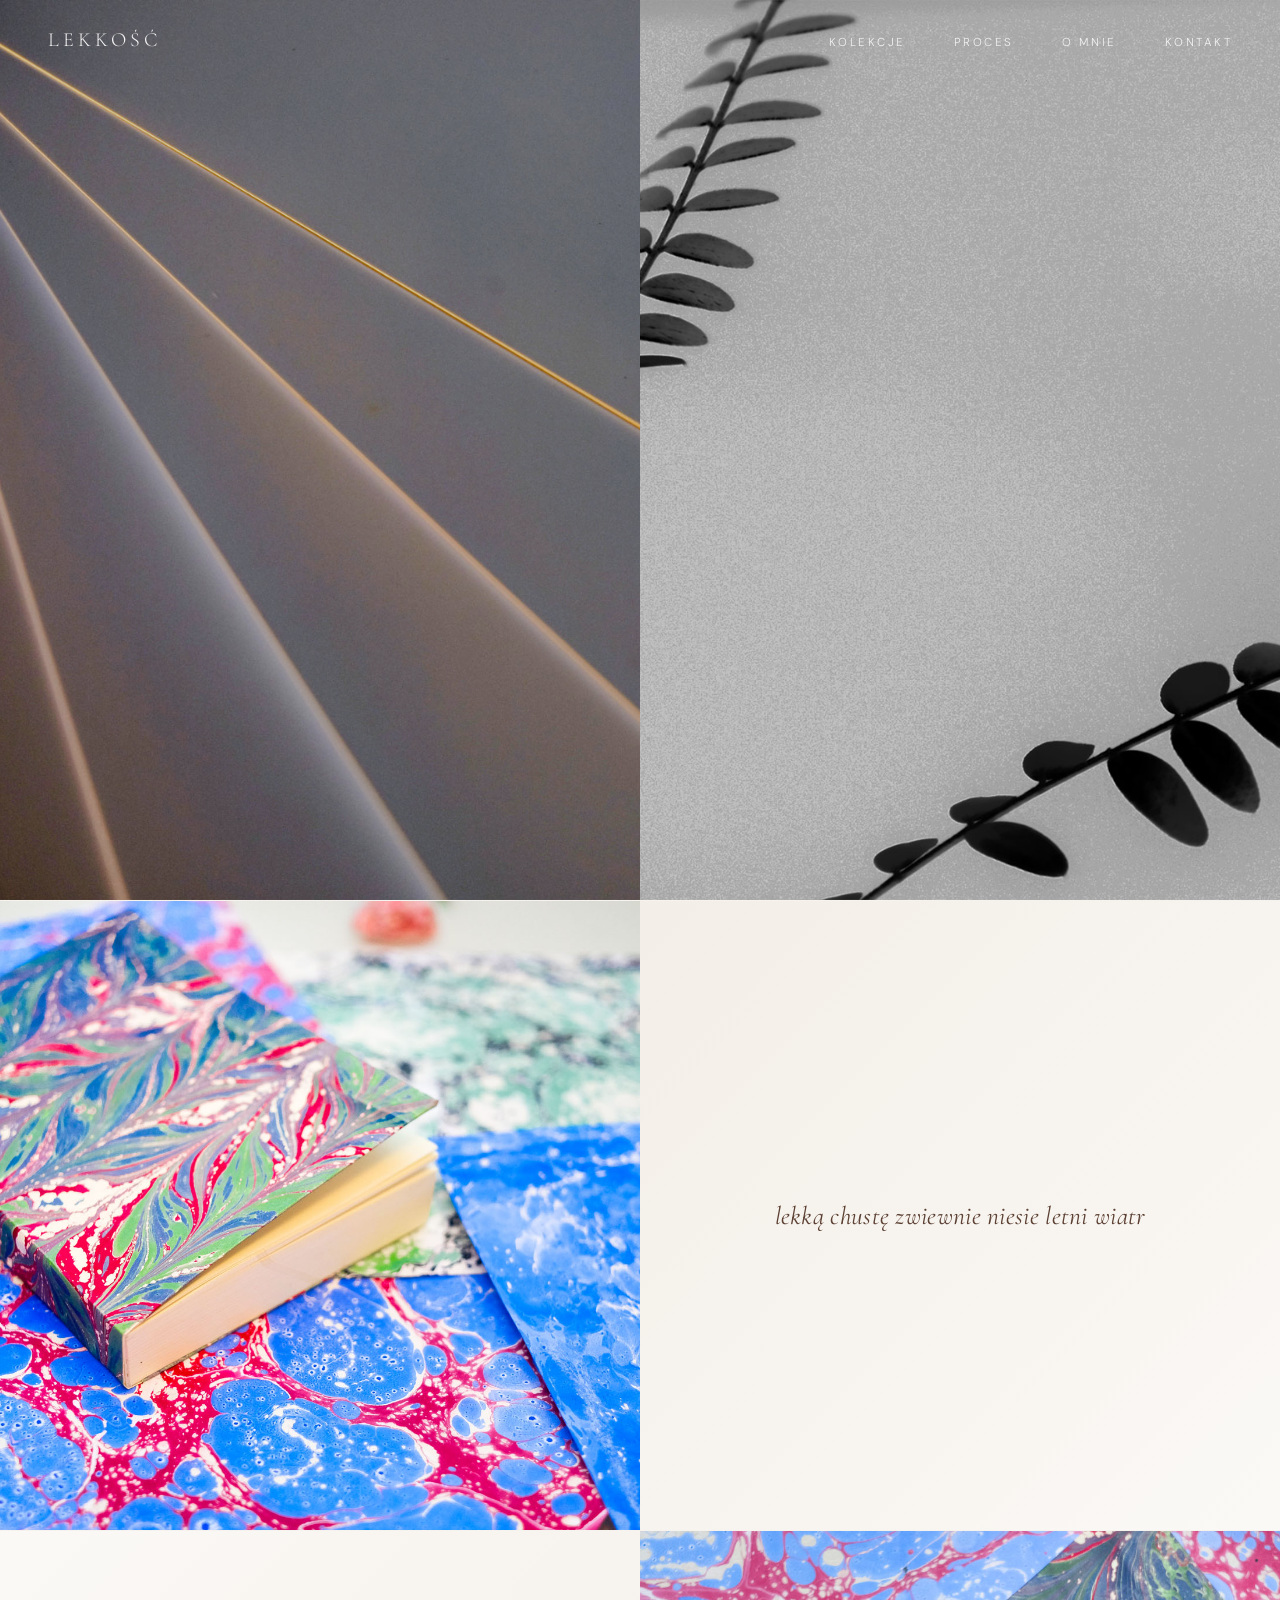
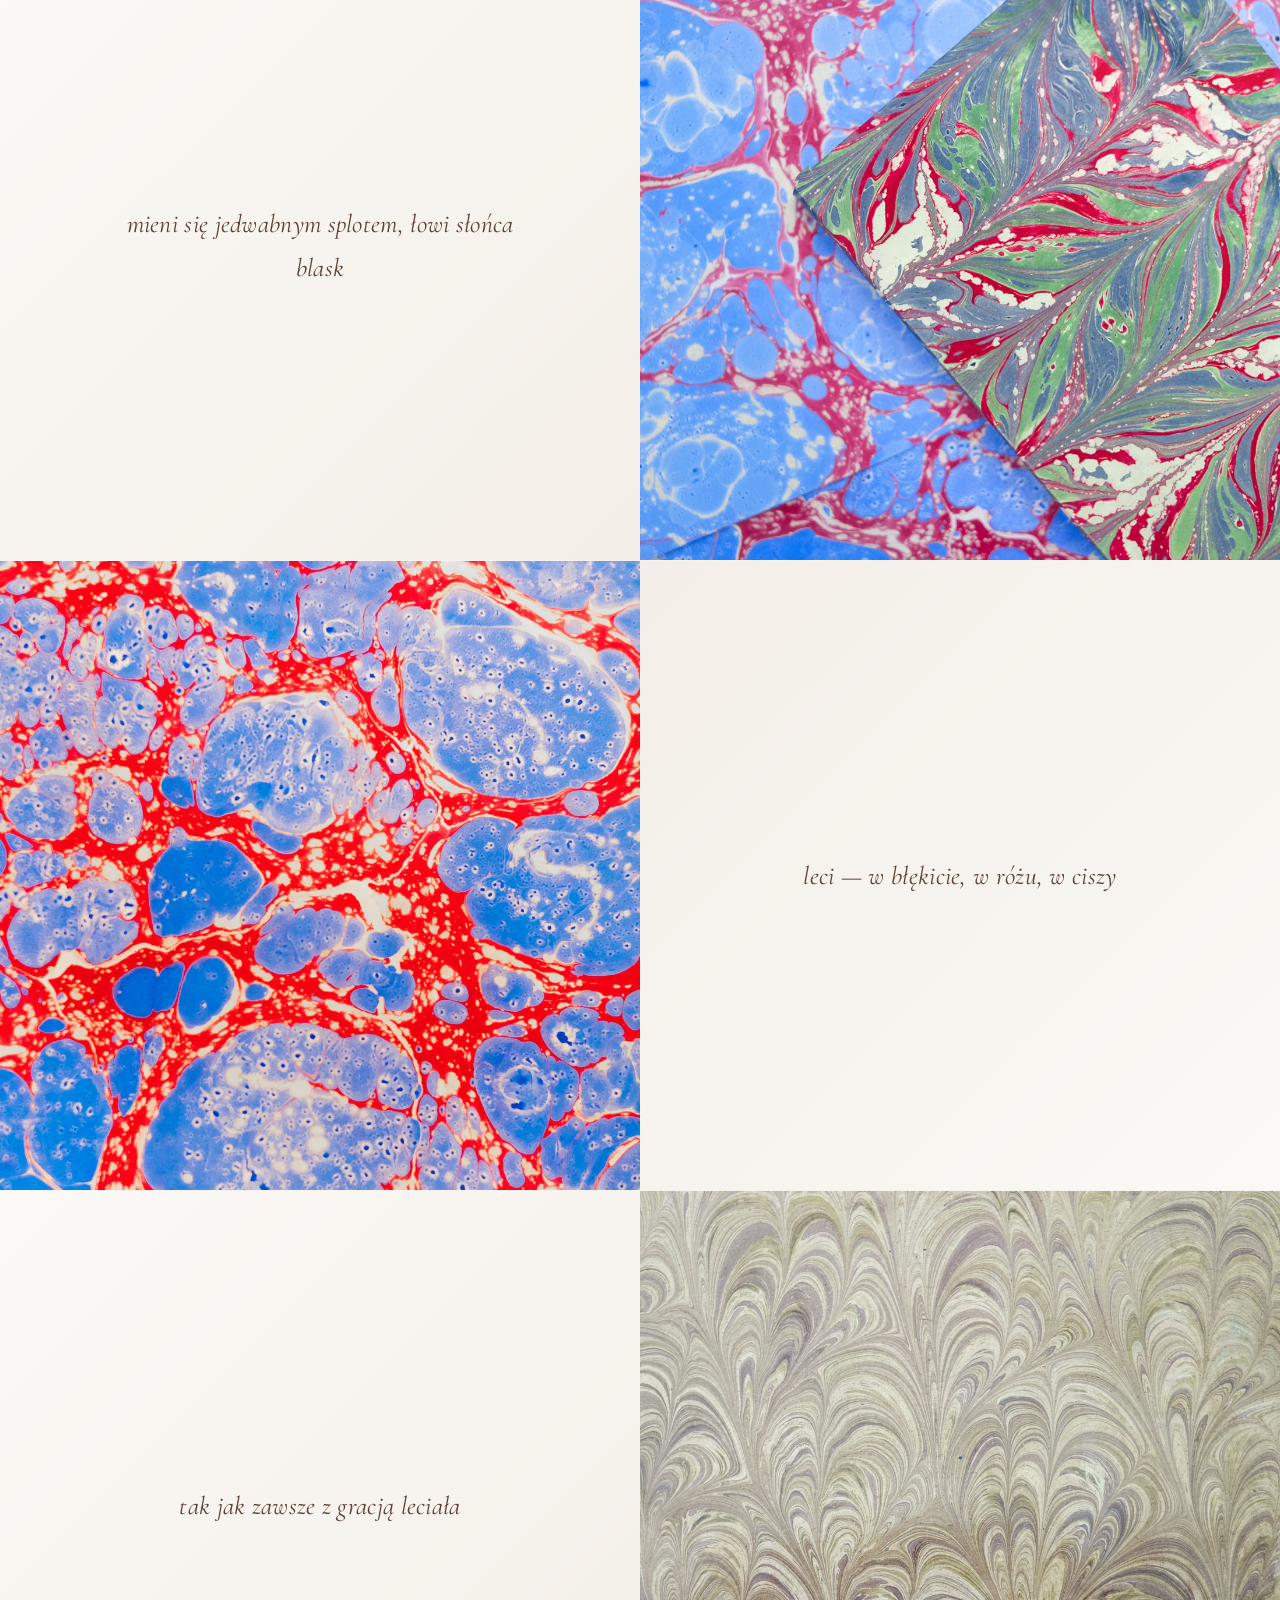
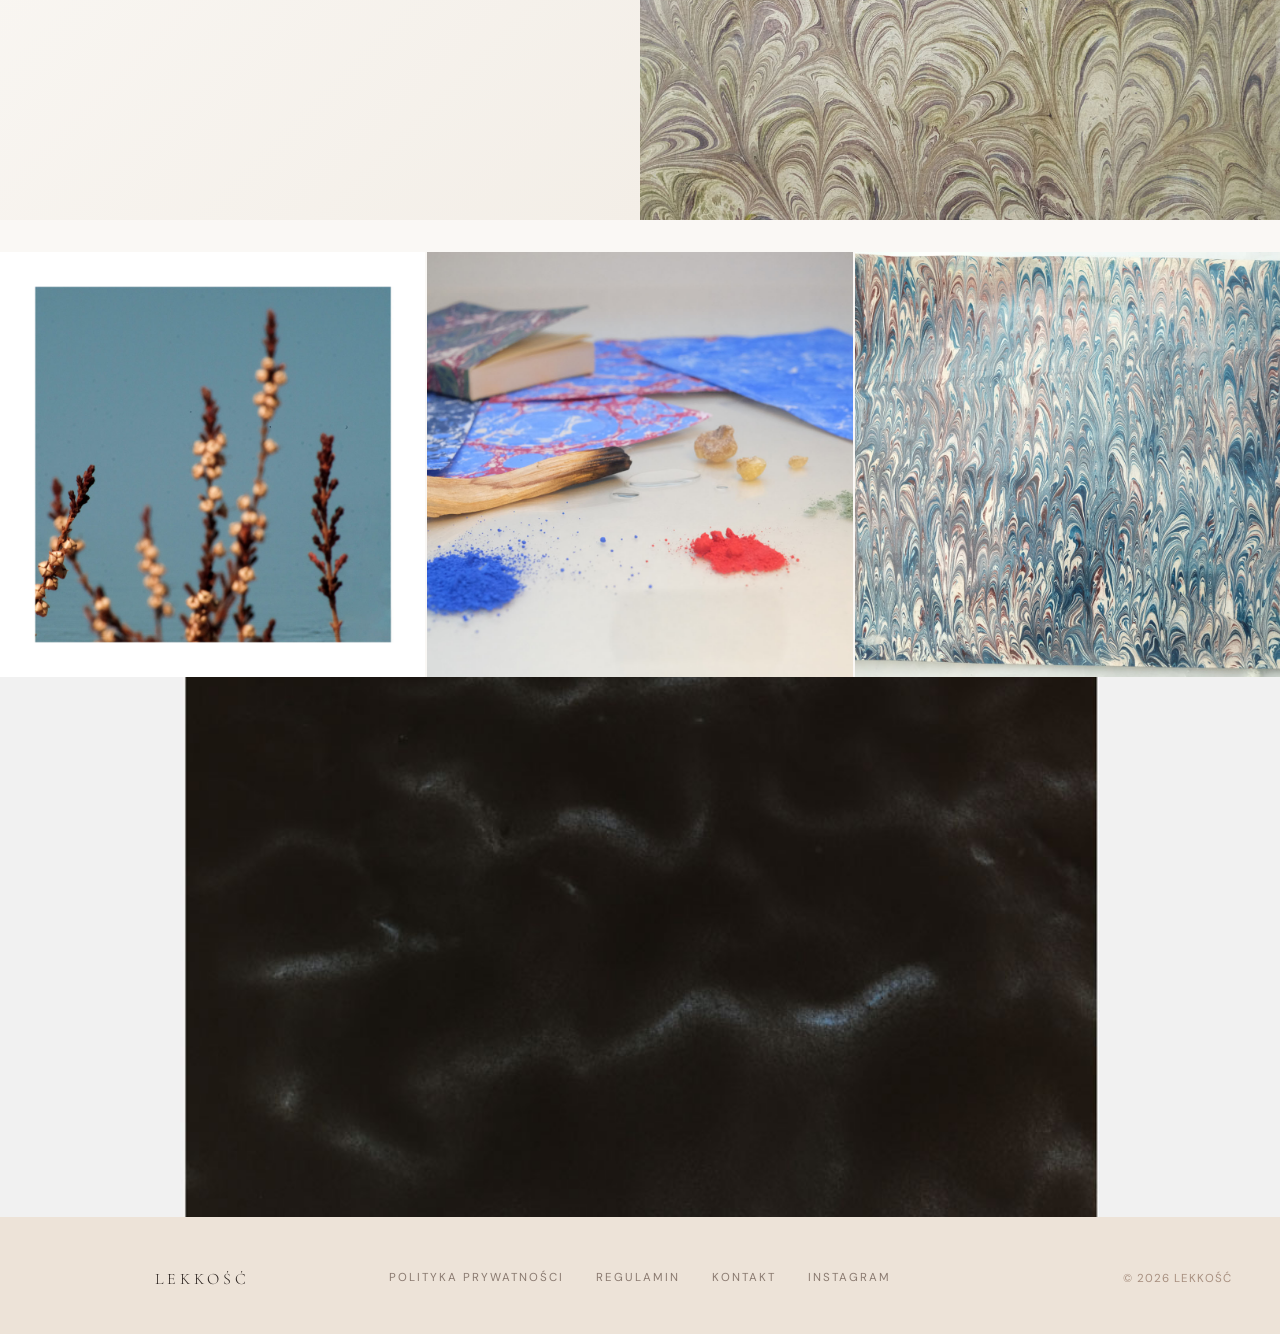
==== commit fc181499: "Update index.html" ====
--- a/index.html
+++ b/index.html
@@ -10,11 +10,11 @@
     <meta property="og:image" content="https://lekkost.pl/assets/images/og/og-home.jpg">
     <link rel="preconnect" href="https://fonts.googleapis.com">
     <link rel="preconnect" href="https://fonts.gstatic.com" crossorigin>
-    <link href="https://fonts.googleapis.com/css2?family=Libre+Baskerville:ital,wght@0,400;0,700;1,400&family=DM+Sans:wght@300;400;500&display=swap" rel="stylesheet">
+    <link href="https://fonts.googleapis.com/css2?family=Cormorant:ital,wght@0,300;0,400;1,300;1,400&family=DM+Sans:wght@300;400;500&display=swap" rel="stylesheet">
     <link rel="stylesheet" href="css/style.css">
     <link rel="icon" type="image/svg+xml" href="assets/favicon.svg">
 </head>
-<body>
+<body class="hero-page">
     <nav class="navbar">
         <div class="nav-container">
             <a href="index.html" class="logo-link"><h1 class="logo">Lekkość</h1></a>
@@ -104,7 +104,7 @@
         <div class="footer-inner">
             <div class="footer-brand">
                 <span class="footer-logo">Lekkość</span>
-                <span class="footer-tagline">Handmade with silk and intention.</span>
+                
             </div>
             <div class="footer-links">
                 <a href="privacy.html">Polityka Prywatności</a>
--- a/css/style.css
+++ b/css/style.css
@@ -3424,3 +3424,81 @@
         padding-right: 1rem;
     }
 }
+
+/* ============================================
+   HERO PAGES — navbar ZAWSZE transparentny
+   na starcie (przed scrollem), na każdym urządzeniu
+   Nadpisuje WSZYSTKIE poprzednie reguły
+   ============================================ */
+body.hero-page .navbar:not(.scrolled),
+body.collections-page .navbar:not(.scrolled) {
+    background-color: transparent !important;
+    backdrop-filter: none !important;
+    -webkit-backdrop-filter: none !important;
+    border-bottom: none !important;
+    box-shadow: none !important;
+}
+
+body.hero-page .navbar:not(.scrolled) .logo,
+body.collections-page .navbar:not(.scrolled) .logo {
+    color: rgba(255, 255, 255, 0.92) !important;
+}
+
+body.hero-page .navbar:not(.scrolled) .nav-links a,
+body.collections-page .navbar:not(.scrolled) .nav-links a {
+    color: rgba(255, 255, 255, 0.85) !important;
+}
+
+body.hero-page .navbar:not(.scrolled) .nav-hamburger span,
+body.collections-page .navbar:not(.scrolled) .nav-hamburger span {
+    background-color: rgba(255, 255, 255, 0.9) !important;
+}
+
+/* Menu otwarte — zawsze ciemne litery na jasnym tle */
+body.hero-page .nav-links.open,
+body.collections-page .nav-links.open {
+    background-color: rgba(250, 248, 245, 0.98) !important;
+}
+
+body.hero-page .nav-links.open a,
+body.collections-page .nav-links.open a {
+    color: var(--text) !important;
+}
+
+/* ============================================
+   PROCESS MOBILE — tekst wyrównany do lewej,
+   NIE centrowany
+   ============================================ */
+@media (max-width: 900px) {
+    .process-text-full {
+        text-align: left !important;
+        align-items: flex-start !important;
+        justify-content: flex-start !important;
+    }
+
+    .process-text-full h3 {
+        text-align: left !important;
+    }
+
+    .process-text-full p {
+        text-align: left !important;
+    }
+
+    /* Process hero fullbleed — wymuś position relative na iOS */
+    .process-hero-fullbleed {
+        position: relative !important;
+        width: 100% !important;
+        height: 60vh !important;
+        min-height: 250px !important;
+        overflow: hidden !important;
+    }
+
+    .process-hero-fullbleed img {
+        position: absolute !important;
+        top: 0 !important;
+        left: 0 !important;
+        width: 100% !important;
+        height: 100% !important;
+        object-fit: cover !important;
+    }
+}
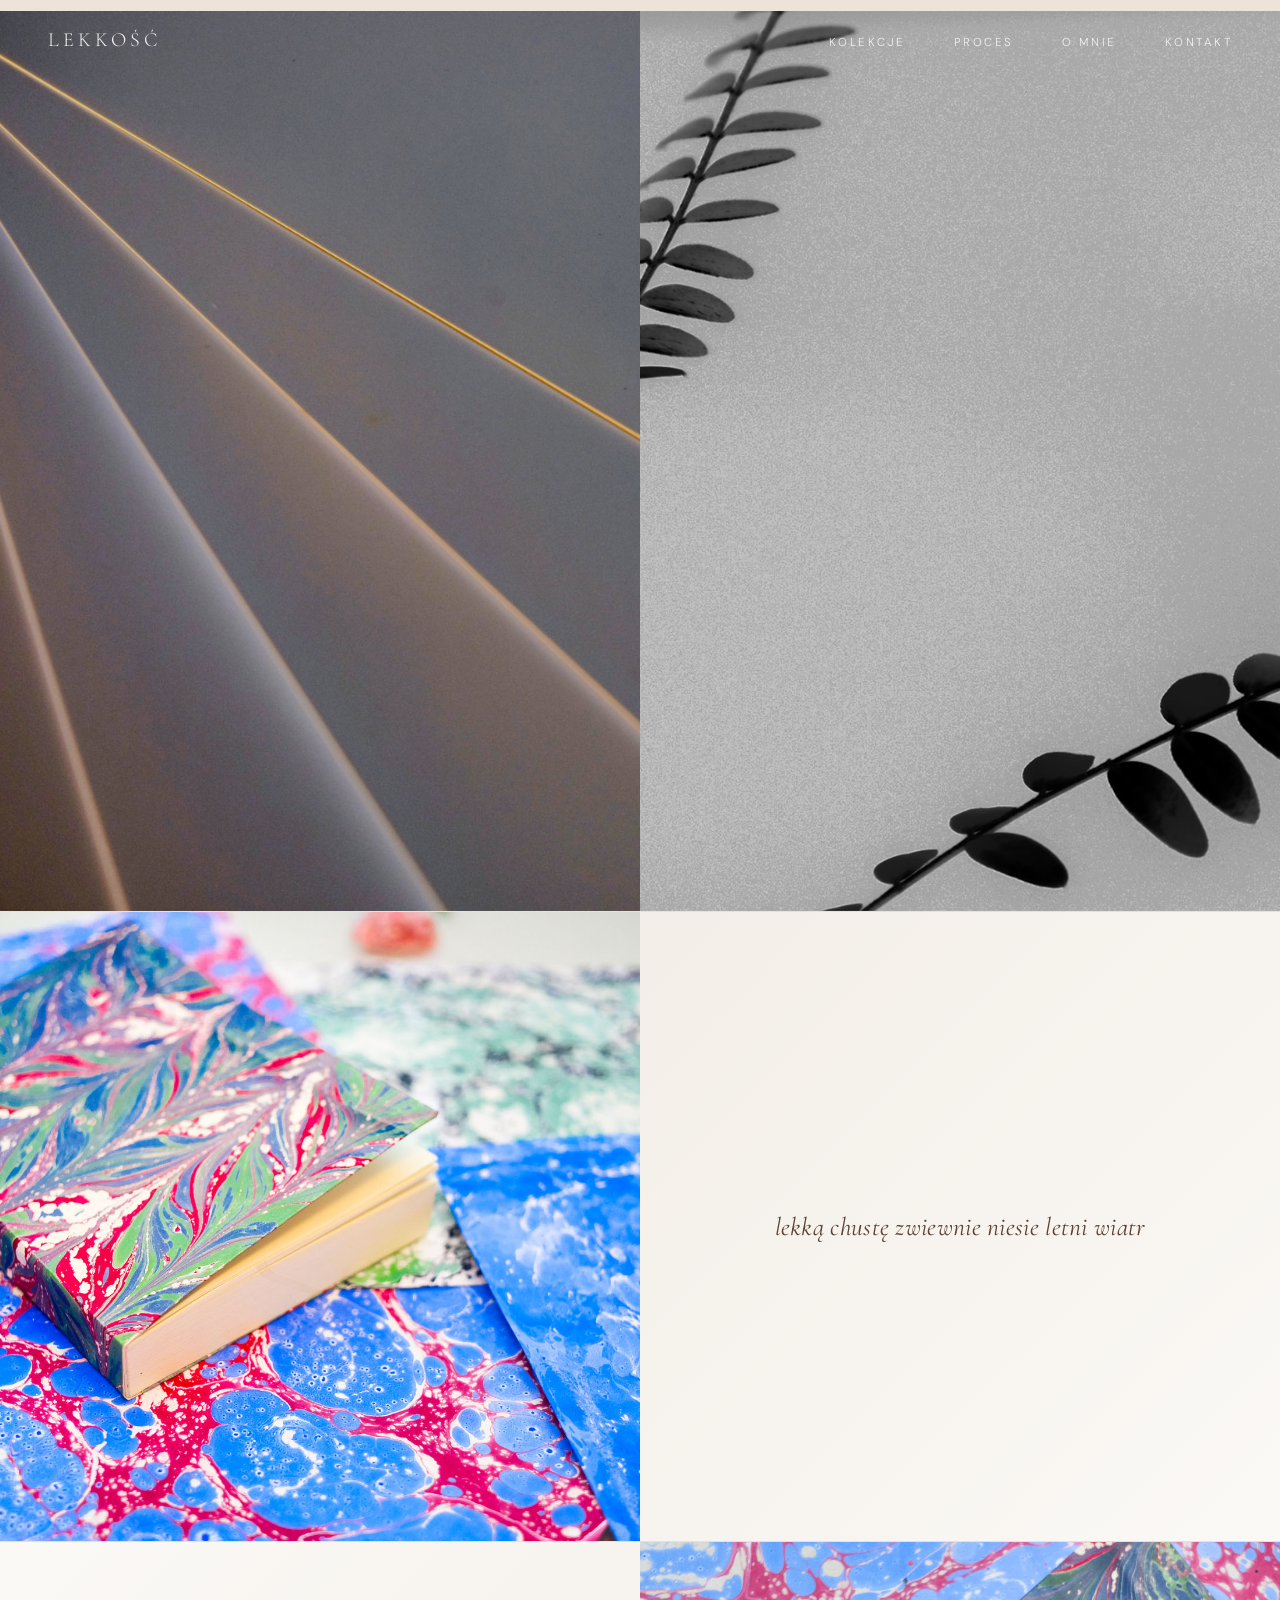
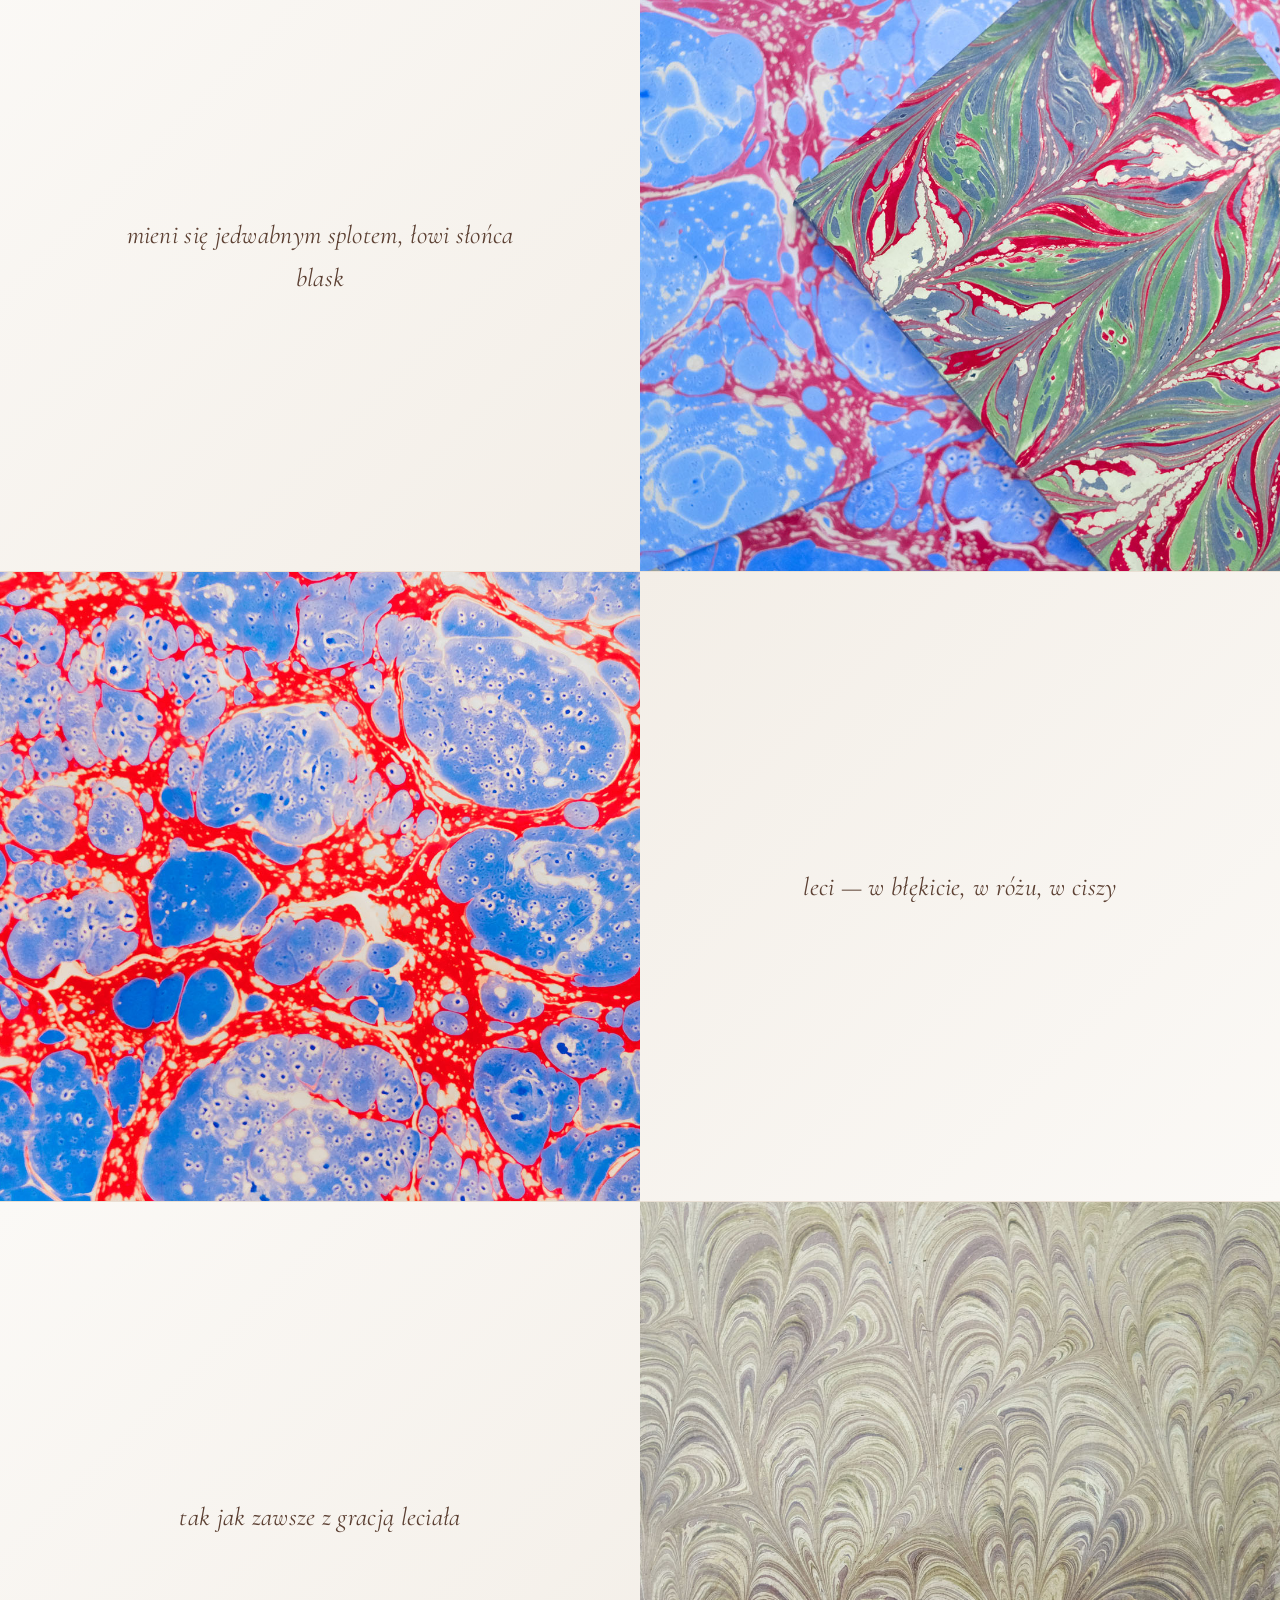
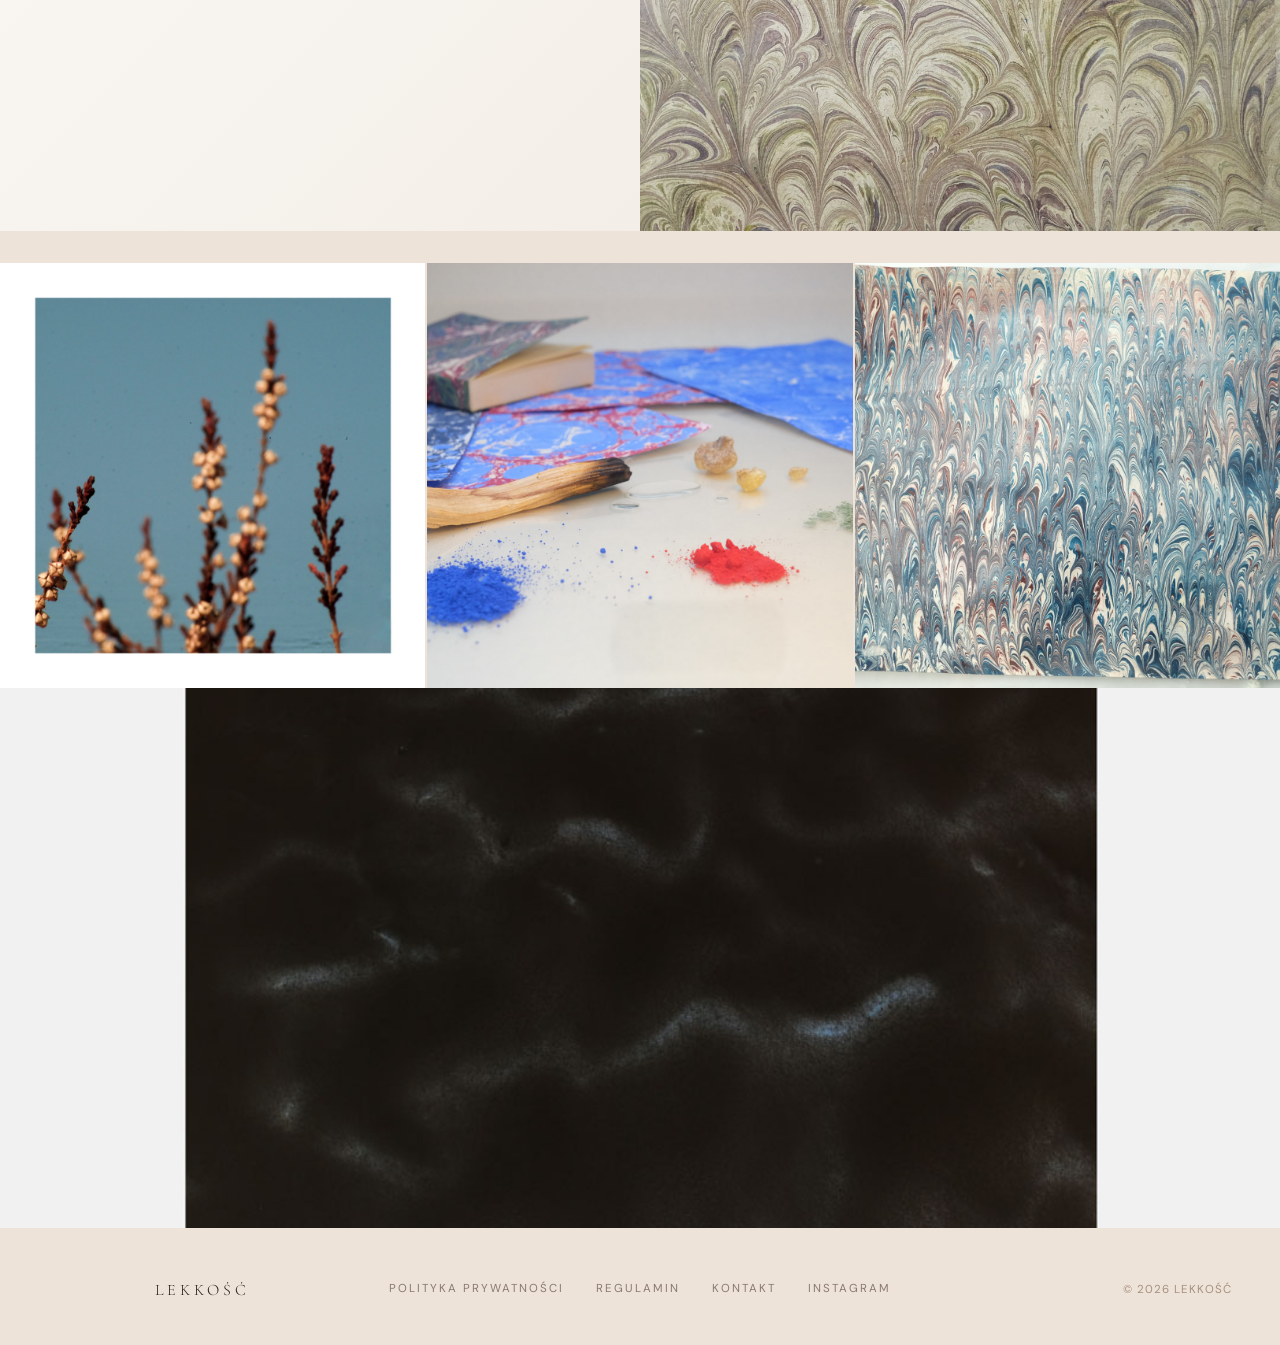
==== commit 48254424: "Update index.html" ====
--- a/index.html
+++ b/index.html
@@ -15,7 +15,7 @@
     <link rel="icon" type="image/svg+xml" href="assets/favicon.svg">
 </head>
 <body class="hero-page">
-    <nav class="navbar">
+    <nav class="navbar" style="background-color:transparent!important;border-bottom:none!important;">
         <div class="nav-container">
             <a href="index.html" class="logo-link"><h1 class="logo">Lekkość</h1></a>
             <ul class="nav-links">
--- a/css/style.css
+++ b/css/style.css
@@ -153,7 +153,6 @@
     justify-content: center;
     overflow: hidden;
     margin-top: 0;
-    /* Navbar jest fixed więc hero zaczyna od góry strony */
 }
 
 .hero-background {
@@ -1413,7 +1412,7 @@
 .footer-brand { display: flex; flex-direction: column; gap: 0.4rem; }
 .footer-logo { font-size: 1rem; font-weight: 300; letter-spacing: 4px; text-transform: uppercase; color: var(--text);     font-family: 'Cormorant', Georgia, serif;
 }
-.footer-tagline { font-size: 0.75rem; color: var(--text-light); letter-spacing: 2px;  }
+.footer-tagline { display: none; }
 .footer-links { display: flex; gap: 2rem; flex-wrap: wrap; justify-content: center; }
 .footer-links a {
     font-size: 0.72rem; color: var(--text-light); text-decoration: none;
@@ -3470,21 +3469,57 @@
    NIE centrowany
    ============================================ */
 @media (max-width: 900px) {
+    /* Process — flex column, zdjęcie i tekst naprzemiennie */
+    .process-step-full {
+        display: flex !important;
+        flex-direction: column !important;
+        border-top: 1px solid rgba(212,196,176,0.15) !important;
+    }
+
+    /* Kroki nieparzyste: zdjęcie górą, tekst dołem — tekst do lewej */
+    .process-step-full:nth-child(odd) .process-image-full {
+        order: 1 !important;
+    }
+    .process-step-full:nth-child(odd) .process-text-full {
+        order: 2 !important;
+        text-align: left !important;
+        padding-left: 2rem !important;
+        padding-right: 2rem !important;
+    }
+
+    /* Kroki parzyste: tekst górą (do prawej), zdjęcie dołem */
+    .process-step-full:nth-child(even) .process-image-full {
+        order: 2 !important;
+    }
+    .process-step-full:nth-child(even) .process-text-full {
+        order: 1 !important;
+        text-align: right !important;
+        padding-left: 2rem !important;
+        padding-right: 2rem !important;
+    }
+
+    .process-text-full h3,
+    .process-text-full p {
+        /* Dziedziczą text-align z rodzica */
+    }
+
+    .process-image-full {
+        width: 100% !important;
+        height: 60vw !important;
+        max-height: 360px !important;
+        object-fit: cover !important;
+    }
+
     .process-text-full {
-        text-align: left !important;
-        align-items: flex-start !important;
-        justify-content: flex-start !important;
-    }
-
-    .process-text-full h3 {
-        text-align: left !important;
-    }
-
-    .process-text-full p {
-        text-align: left !important;
-    }
-
-    /* Process hero fullbleed — wymuś position relative na iOS */
+        padding: 2.5rem 2rem !important;
+        background-color: var(--white) !important;
+    }
+
+    .process-step-full:nth-child(even) .process-text-full {
+        background-color: #F5F1EC !important;
+    }
+
+    /* Process hero fullbleed */
     .process-hero-fullbleed {
         position: relative !important;
         width: 100% !important;
@@ -3495,10 +3530,88 @@
 
     .process-hero-fullbleed img {
         position: absolute !important;
-        top: 0 !important;
-        left: 0 !important;
-        width: 100% !important;
-        height: 100% !important;
+        top: 0 !important; left: 0 !important;
+        width: 100% !important; height: 100% !important;
         object-fit: cover !important;
     }
 }
+
+/* ============================================
+   ELIMINACJA BIAŁEGO PASKA — hero pages
+   html i body muszą być przezroczyste/bez offsetu
+   żeby zdjęcie pokrywało ekran od piksel 0
+   ============================================ */
+body.hero-page,
+body.collections-page {
+    background-color: var(--beige-light);
+    padding: 0 !important;
+    margin: 0 !important;
+}
+
+/* Navbar na hero-page — position sticky ale BEZ tła,
+   section hero idzie tuż pod nim bez żadnego offsetu */
+body.hero-page .navbar,
+body.collections-page .navbar {
+    position: sticky !important;
+    top: 0;
+    /* Sticky navbar nie tworzy białego paska bo jest w normalnym flow */
+    /* Gdy scrolled — dostaje tło przez JS */
+    background-color: transparent !important;
+    margin-bottom: -70px;  /* "wciąga" navbar do hero section */
+    z-index: 100;
+}
+
+/* Odwróć z-index — hero section nad navbar żeby zdjęcie było za nim */
+body.hero-page .hero-landing,
+body.hero-page .process-hero-fullbleed {
+    position: relative;
+    z-index: 50;
+    margin-top: -1px;  /* usuń ewentualny 1px gap */
+}
+
+body.collections-page .collections-bg-wrap {
+    position: relative;
+    z-index: 50;
+    margin-top: -1px;
+}
+
+/* Po scrollu - navbar wraca na wierzch */
+body.hero-page .navbar.scrolled,
+body.collections-page .navbar.scrolled {
+    position: fixed !important;
+    z-index: 1000 !important;
+    background-color: rgba(250, 248, 245, 0.95) !important;
+    backdrop-filter: blur(12px) !important;
+    margin-bottom: 0 !important;
+}
+
+/* Menu mobilne — zawsze czytelne niezależnie od stanu navbar */
+@media (max-width: 900px) {
+    /* Gdy menu otwarte — jasne tło, ciemne litery */
+    .nav-links.open {
+        background-color: rgba(250, 248, 245, 0.99) !important;
+        backdrop-filter: blur(16px) !important;
+    }
+
+    .nav-links.open li a {
+        color: var(--text) !important;
+        opacity: 1 !important;
+    }
+
+    /* Hamburger — ciemny gdy scrolled lub menu otwarte */
+    .navbar.scrolled .nav-hamburger span,
+    .navbar:has(.nav-links.open) .nav-hamburger span {
+        background-color: var(--umbra) !important;
+    }
+
+    /* Logo — ciemne gdy scrolled */
+    .navbar.scrolled .logo {
+        color: var(--text) !important;
+    }
+
+    /* Gdy menu jest otwarte — logo też ciemne */
+    .nav-links.open ~ * .logo,
+    .navbar:has(.nav-links.open) .logo {
+        color: var(--text) !important;
+    }
+}
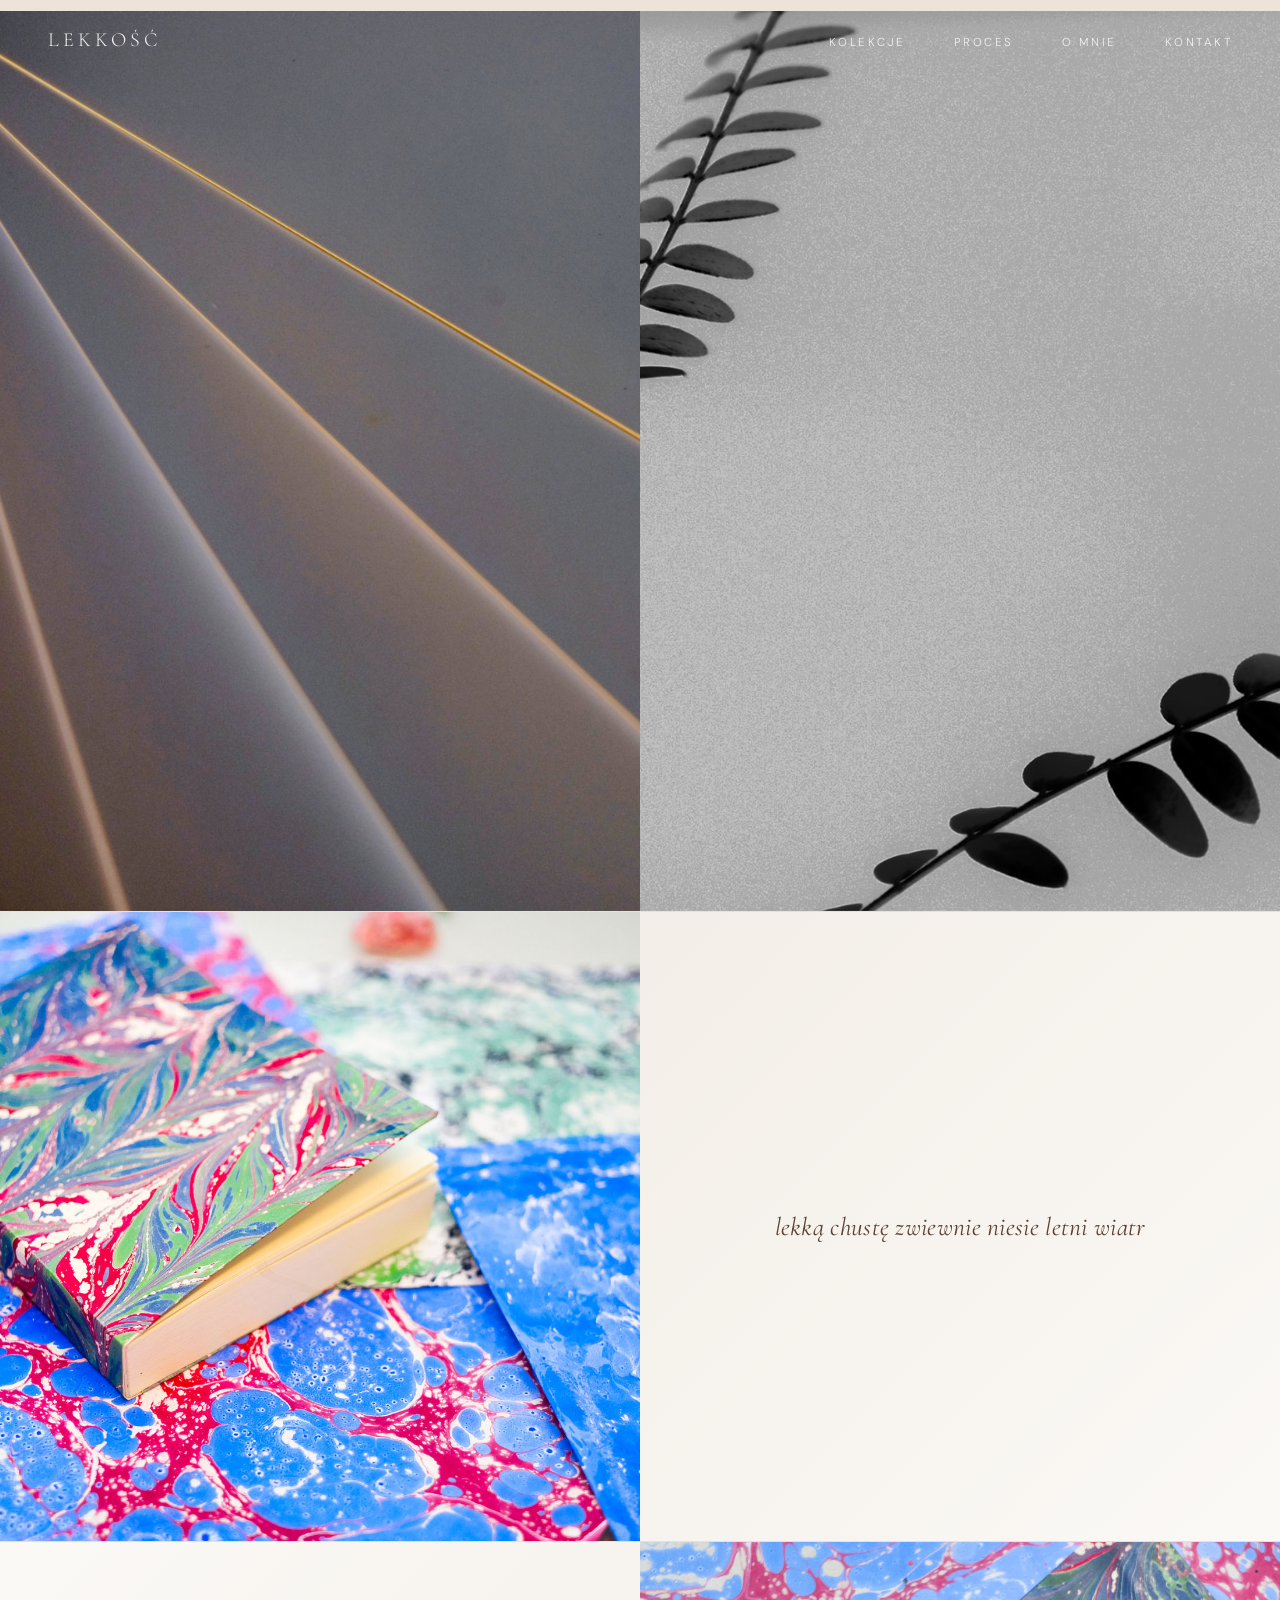
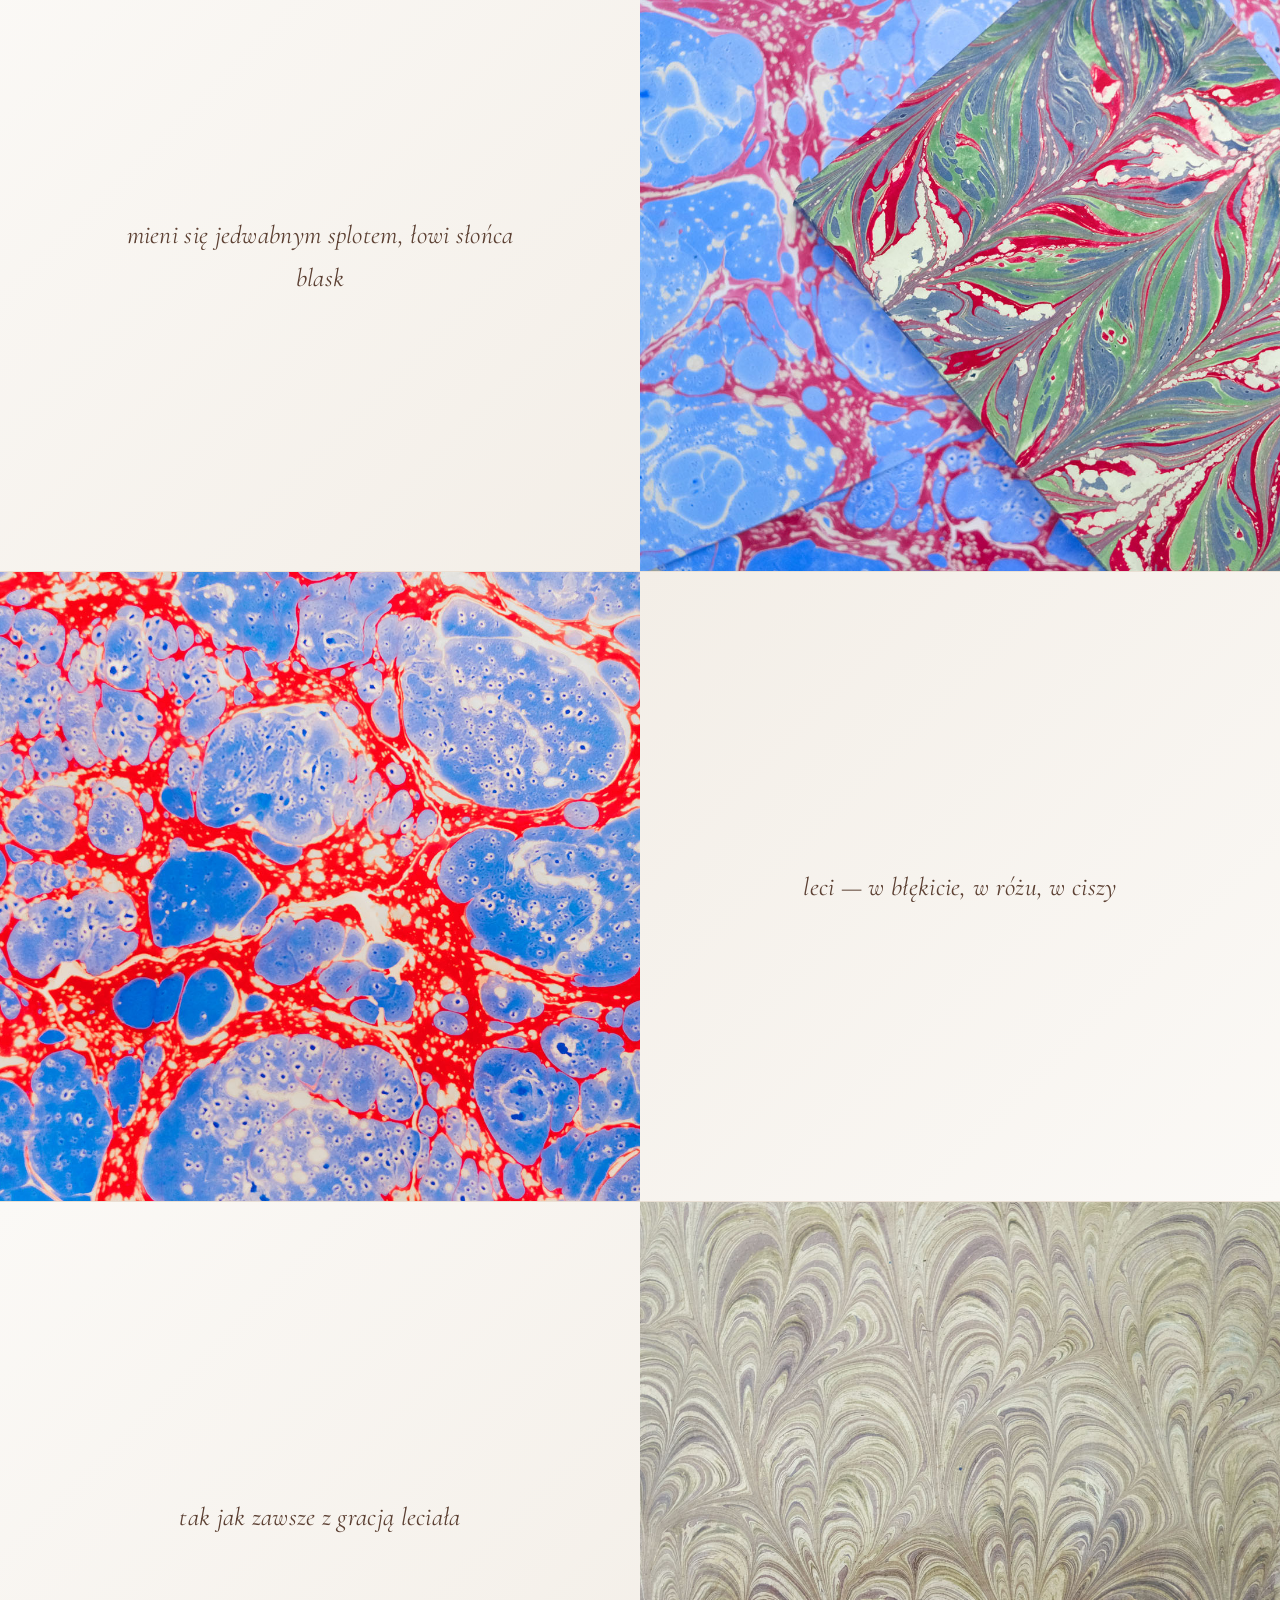
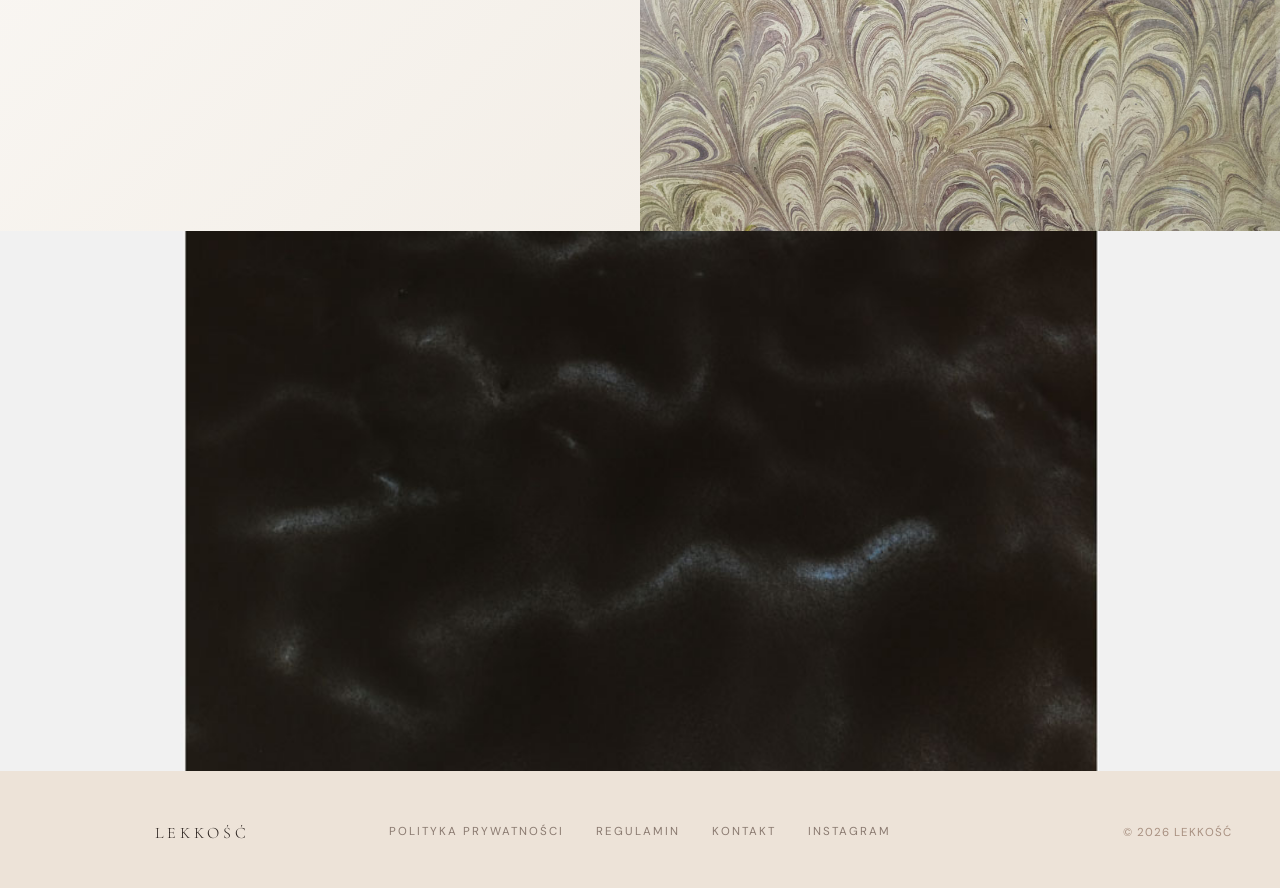
==== commit bea0de8b: "Update index.html" ====
--- a/index.html
+++ b/index.html
@@ -80,19 +80,6 @@
         </div>
     </section>
 
-    <!-- TRIO — trzy zdjęcia obok siebie -->
-    <section class="editorial-trio editorial-flush">
-        <div class="editorial-trio-item">
-            <img src="assets/images/editorial/edit-3.jpg" alt="" loading="lazy">
-        </div>
-        <div class="editorial-trio-item editorial-trio-middle">
-            <img src="assets/images/editorial/edit-6.jpg" alt="" loading="lazy">
-        </div>
-        <div class="editorial-trio-item">
-            <img src="assets/images/editorial/edit-8.jpg" alt="" loading="lazy">
-        </div>
-    </section>
-
     <!-- PANORAMA — horyzontalne zdjęcie pełna szerokość -->
     <section class="editorial-panorama editorial-flush">
         <div class="editorial-panorama-image">
--- a/css/style.css
+++ b/css/style.css
@@ -357,6 +357,7 @@
     display: flex;
     flex-direction: column;
     gap: 0;
+    width: 100%;
 }
 
 .process-step-full {
@@ -365,13 +366,13 @@
     align-items: stretch;
     overflow: hidden;
     border: none;
-    border-top: 1px solid rgba(212, 196, 176, 0.15);
+    /* Identyczny układ jak poem-pair na index — bez ramek, bez boxów */
 }
 
 .process-image-full {
     width: 100%;
     height: 100%;
-    max-height: 65vh;
+    min-height: 70vh;
     object-fit: cover;
     object-position: center;
     display: block;
@@ -383,11 +384,15 @@
 }
 
 .process-text-full {
-    padding: 4rem 4.5rem;
+    padding: 4rem 5rem;
     display: flex;
     flex-direction: column;
     justify-content: center;
-    background-color: var(--white);
+    background: linear-gradient(135deg, #FBF9F6 0%, #F3EEE7 100%);
+}
+
+.process-step-full:nth-child(even) .process-text-full {
+    background: linear-gradient(135deg, #F3EEE7 0%, #FBF9F6 100%);
 }
 
 .process-step-full:nth-child(even) .process-text-full {
@@ -510,7 +515,7 @@
 .scarves-grid-full,
 #scarvesGrid {
     display: grid !important;
-    grid-template-columns: repeat(4, 1fr) !important;
+    grid-template-columns: repeat(3, 1fr) !important;
     gap: 1.5rem !important;
     padding: 1rem 3rem 4rem !important;
     max-width: 100%;
@@ -646,6 +651,41 @@
     letter-spacing: 2px;
 }
 
+/* Kafelek zapowiedzi — Uniesienie IV, tylko data */
+.scarf-card-full.scarf-coming-soon {
+    cursor: default;
+}
+
+.scarf-info-overlay.scarf-coming-soon-overlay {
+    position: absolute;
+    top: 0;
+    bottom: 0;
+    display: flex;
+    flex-direction: column;
+    align-items: center;
+    justify-content: center;
+    text-align: center;
+    background: rgba(50, 32, 20, 0.18);
+    opacity: 1;
+    transform: none;
+    z-index: 3;
+}
+
+.scarf-coming-soon-label {
+    font-size: 0.65rem;
+    letter-spacing: 2.5px;
+    text-transform: uppercase;
+    opacity: 0.8;
+    margin-bottom: 0.5rem;
+}
+
+.scarf-coming-soon-date {
+    font-family: 'Cormorant', Georgia, serif;
+    font-size: 1.6rem;
+    font-weight: 300;
+    letter-spacing: 1px;
+}
+
 /* ============================================
    MODAL
    ============================================ */
@@ -659,6 +699,7 @@
     height: 100%;
     background-color: rgba(40, 28, 20, 0.65);
     overflow-y: auto;
+    overflow-x: hidden;
 }
 
 .modal-large.active {
@@ -675,6 +716,7 @@
     position: relative;
     max-height: 92vh;
     overflow-y: auto;
+    overflow-x: hidden;
 }
 
 .modal-close {
@@ -911,8 +953,10 @@
 
 .contact-container {
     display: grid;
-    grid-template-columns: 1fr 1.6fr;
-    gap: 5rem;
+    grid-template-columns: 1fr;
+    max-width: 560px;
+    margin: 0 auto;
+    gap: 2rem;
     align-items: start;
 }
 
@@ -3288,7 +3332,7 @@
         max-width: 100%;
     }
 
-    /* 5. PROCESS — tekst pod zdjęciem, nie wycentrowany */
+    /* 5. PROCESS — tekst pod zdjęciem, tak jak poem-pair na index */
     .process-step-full {
         display: flex !important;
         flex-direction: column !important;
@@ -3306,7 +3350,7 @@
     .process-step-full .process-text-full {
         order: 2;
         padding: 2.5rem 1.5rem;
-        text-align: left;
+        text-align: center;
     }
 
     .process-text-full h3 {
@@ -3438,30 +3482,32 @@
     box-shadow: none !important;
 }
 
-body.hero-page .navbar:not(.scrolled) .logo,
-body.collections-page .navbar:not(.scrolled) .logo {
+body.hero-page .navbar:not(.scrolled):not(.menu-open) .logo,
+body.collections-page .navbar:not(.scrolled):not(.menu-open) .logo {
     color: rgba(255, 255, 255, 0.92) !important;
 }
 
-body.hero-page .navbar:not(.scrolled) .nav-links a,
-body.collections-page .navbar:not(.scrolled) .nav-links a {
+body.hero-page .navbar:not(.scrolled) .nav-links:not(.open) a,
+body.collections-page .navbar:not(.scrolled) .nav-links:not(.open) a {
     color: rgba(255, 255, 255, 0.85) !important;
 }
 
-body.hero-page .navbar:not(.scrolled) .nav-hamburger span,
-body.collections-page .navbar:not(.scrolled) .nav-hamburger span {
+body.hero-page .navbar:not(.scrolled):not(.menu-open) .nav-hamburger span,
+body.collections-page .navbar:not(.scrolled):not(.menu-open) .nav-hamburger span {
     background-color: rgba(255, 255, 255, 0.9) !important;
 }
 
 /* Menu otwarte — zawsze ciemne litery na jasnym tle */
-body.hero-page .nav-links.open,
-body.collections-page .nav-links.open {
+body.hero-page .navbar .nav-links.open,
+body.collections-page .navbar .nav-links.open {
     background-color: rgba(250, 248, 245, 0.98) !important;
-}
-
-body.hero-page .nav-links.open a,
-body.collections-page .nav-links.open a {
+    backdrop-filter: blur(16px) !important;
+}
+
+body.hero-page .navbar .nav-links.open a,
+body.collections-page .navbar .nav-links.open a {
     color: var(--text) !important;
+    opacity: 1 !important;
 }
 
 /* ============================================
@@ -3469,54 +3515,28 @@
    NIE centrowany
    ============================================ */
 @media (max-width: 900px) {
-    /* Process — flex column, zdjęcie i tekst naprzemiennie */
+    /* Process mobile — identyczny jak poem-pair */
     .process-step-full {
         display: flex !important;
         flex-direction: column !important;
-        border-top: 1px solid rgba(212,196,176,0.15) !important;
-    }
-
-    /* Kroki nieparzyste: zdjęcie górą, tekst dołem — tekst do lewej */
-    .process-step-full:nth-child(odd) .process-image-full {
+        border: none !important;
+    }
+
+    /* Zawsze: zdjęcie pierwsze, tekst pod */
+    .process-step-full .process-image-full {
         order: 1 !important;
-    }
-    .process-step-full:nth-child(odd) .process-text-full {
+        width: 100% !important;
+        height: 65vw !important;
+        max-height: 380px !important;
+        min-height: 0 !important;
+        object-fit: cover !important;
+    }
+
+    .process-step-full .process-text-full {
         order: 2 !important;
-        text-align: left !important;
-        padding-left: 2rem !important;
-        padding-right: 2rem !important;
-    }
-
-    /* Kroki parzyste: tekst górą (do prawej), zdjęcie dołem */
-    .process-step-full:nth-child(even) .process-image-full {
-        order: 2 !important;
-    }
-    .process-step-full:nth-child(even) .process-text-full {
-        order: 1 !important;
-        text-align: right !important;
-        padding-left: 2rem !important;
-        padding-right: 2rem !important;
-    }
-
-    .process-text-full h3,
-    .process-text-full p {
-        /* Dziedziczą text-align z rodzica */
-    }
-
-    .process-image-full {
-        width: 100% !important;
-        height: 60vw !important;
-        max-height: 360px !important;
-        object-fit: cover !important;
-    }
-
-    .process-text-full {
         padding: 2.5rem 2rem !important;
-        background-color: var(--white) !important;
-    }
-
-    .process-step-full:nth-child(even) .process-text-full {
-        background-color: #F5F1EC !important;
+        text-align: center !important;
+        align-items: center !important;
     }
 
     /* Process hero fullbleed */
@@ -3587,31 +3607,402 @@
 
 /* Menu mobilne — zawsze czytelne niezależnie od stanu navbar */
 @media (max-width: 900px) {
-    /* Gdy menu otwarte — jasne tło, ciemne litery */
+    /* Menu otwarte — zawsze jasne tło i ciemne litery */
     .nav-links.open {
         background-color: rgba(250, 248, 245, 0.99) !important;
         backdrop-filter: blur(16px) !important;
-    }
-
-    .nav-links.open li a {
+        -webkit-backdrop-filter: blur(16px) !important;
+    }
+
+    .nav-links.open a {
         color: var(--text) !important;
         opacity: 1 !important;
     }
 
-    /* Hamburger — ciemny gdy scrolled lub menu otwarte */
-    .navbar.scrolled .nav-hamburger span,
-    .navbar:has(.nav-links.open) .nav-hamburger span {
+    .navbar.menu-open .logo {
+        color: var(--text) !important;
+    }
+
+    .navbar.menu-open .nav-hamburger span {
         background-color: var(--umbra) !important;
     }
 
-    /* Logo — ciemne gdy scrolled */
     .navbar.scrolled .logo {
         color: var(--text) !important;
     }
 
-    /* Gdy menu jest otwarte — logo też ciemne */
-    .nav-links.open ~ * .logo,
-    .navbar:has(.nav-links.open) .logo {
+    .navbar.scrolled .nav-hamburger span {
+        background-color: var(--umbra) !important;
+    }
+}
+
+/* ============================================
+   POEM-LINE z podtytułem — dla process.html
+   ============================================ */
+.poem-line {
+    flex-direction: column;
+    gap: 1.2rem;
+    align-items: center;
+    justify-content: center;
+}
+
+.poem-subtext {
+    display: block;
+    font-family: 'DM Sans', sans-serif;
+    font-style: normal;
+    font-size: 0.95rem;
+    line-height: 1.85;
+    color: var(--text-light);
+    text-align: center;
+    max-width: 380px;
+    font-weight: 400;
+}
+
+/* Process hero — identyczny jak hero-landing na index */
+.process-hero-as-hero {
+    /* dziedziczy wszystko z .hero-landing */
+}
+
+@media (max-width: 900px) {
+    .poem-subtext {
+        font-size: 0.9rem;
+        max-width: 100%;
+    }
+}
+
+/* ============================================
+   MODAL MOBILE — zablokuj horizontal scroll/bounce
+   ============================================ */
+@media (max-width: 900px) {
+    .modal-large {
+        overflow-x: hidden !important;
+        overscroll-behavior-x: none !important;
+        touch-action: pan-y !important;
+    }
+
+    .modal-large-content {
+        overflow-x: hidden !important;
+        overscroll-behavior: none !important;
+        touch-action: pan-y !important;
+        width: 100vw !important;
+        max-width: 100vw !important;
+        box-sizing: border-box !important;
+    }
+
+    .modal-large-inner {
+        overflow-x: hidden !important;
+        width: 100% !important;
+    }
+
+    .modal-gallery-section {
+        overflow-x: hidden !important;
+        width: 100% !important;
+    }
+
+    .modal-main-image-container {
+        overflow: hidden !important;
+        width: 100% !important;
+    }
+
+    #modalMainImage {
+        /* Wyłącz natywny drag na obrazie */
+        -webkit-user-drag: none;
+        user-drag: none;
+        pointer-events: none;
+    }
+
+    /* Strzałki zawsze widoczne na mobile */
+    .modal-gallery-prev,
+    .modal-gallery-next {
+        opacity: 1 !important;
+        display: flex !important;
+    }
+}
+
+/* ============================================
+   MODAL MOBILE — przeprojektowanie
+   Zdjęcie duże i niezasłonięte, X poza zdjęciem
+   ============================================ */
+@media (max-width: 900px) {
+
+    /* Modal zajmuje cały ekran od góry */
+    .modal-large.active {
+        align-items: flex-start !important;
+        padding: 0 !important;
+        overflow-y: auto !important;
+    }
+
+    .modal-large-content {
+        max-height: none !important;
+        height: auto !important;
+        width: 100vw !important;
+        max-width: 100vw !important;
+        border-radius: 0 !important;
+        margin-top: 0 !important;
+    }
+
+    /* Układ pionowy: galeria na górze, info pod */
+    .modal-large-inner {
+        display: flex !important;
+        flex-direction: column !important;
+    }
+
+    /* X — poza zdjęciem, u góry prawej, na białym pasku */
+    .modal-close {
+        position: relative !important;
+        top: auto !important;
+        right: auto !important;
+        display: flex !important;
+        justify-content: flex-end !important;
+        padding: 0.8rem 1rem !important;
+        background: var(--white) !important;
+        width: 100% !important;
+        box-sizing: border-box !important;
+        font-size: 1.5rem !important;
         color: var(--text) !important;
-    }
-}
+        z-index: 10 !important;
+    }
+
+    /* Galeria — zdjęcie pełna szerokość, bez paddings */
+    .modal-gallery-section {
+        padding: 0 !important;
+        background: none !important;
+        gap: 0 !important;
+    }
+
+    /* Główne zdjęcie — duże, kwadratowe */
+    .modal-main-image-container {
+        width: 100vw !important;
+        aspect-ratio: 1 !important;
+        position: relative !important;
+        overflow: hidden !important;
+    }
+
+    #modalMainImage {
+        width: 100% !important;
+        height: 100% !important;
+        object-fit: cover !important;
+        pointer-events: none !important;
+    }
+
+    /* Strzałki — pod zdjęciem, nie na nim */
+    .modal-gallery-prev,
+    .modal-gallery-next {
+        position: static !important;
+        transform: none !important;
+        opacity: 1 !important;
+        background: var(--white) !important;
+        border: 1px solid var(--beige) !important;
+        width: 44px !important;
+        height: 44px !important;
+        font-size: 1rem !important;
+    }
+
+    /* Rząd ze strzałkami i miniaturami pod zdjęciem */
+    .modal-gallery-controls {
+        display: flex !important;
+        align-items: center !important;
+        gap: 0.5rem !important;
+        padding: 0.8rem 1rem !important;
+        background: var(--white) !important;
+    }
+
+    /* Miniatury — 4 kwadraty obok strzałek */
+    .modal-thumbnails {
+        display: flex !important;
+        gap: 0.4rem !important;
+        flex: 1 !important;
+    }
+
+    .modal-thumb {
+        width: auto !important;
+        flex: 1 !important;
+        aspect-ratio: 1 !important;
+        height: auto !important;
+    }
+
+    /* Info — normalny scroll pod galerią */
+    .modal-info-section {
+        padding: 1.5rem 1.2rem 3rem !important;
+    }
+
+    .modal-header-info h2 {
+        font-size: 1.5rem !important;
+    }
+}
+
+/* DESKTOP — modal-gallery-controls zachowanie */
+.modal-gallery-controls {
+    display: flex;
+    align-items: center;
+    gap: 0.5rem;
+    padding: 0.6rem;
+    background: #F0EBE4;
+}
+
+/* Na desktop X zostaje w prawym górnym rogu content */
+@media (min-width: 901px) {
+    .modal-close {
+        position: absolute !important;
+        top: 1.5rem !important;
+        right: 1.5rem !important;
+        width: 32px !important;
+        height: 32px !important;
+        padding: 0 !important;
+        background: none !important;
+        border: none !important;
+        display: flex !important;
+        justify-content: center !important;
+        align-items: center !important;
+    }
+
+    /* Strzałki na desktop — wróć na zdjęcie */
+    .modal-gallery-prev,
+    .modal-gallery-next {
+        position: static !important;
+        flex-shrink: 0;
+    }
+}
+
+/* ============================================
+   COLLECTIONS MODAL — FINALNE POPRAWKI
+   (strzałki na desktopie, X na zdjęciu, mniejszy modal na telefonie)
+
+   Selektory celowo wzmocnione prefiksem "body.collections-page", żeby ich
+   specyficzność była wyższa niż we wcześniejszych, sprzecznych regułach w
+   tym pliku — dzięki temu wygrywają zawsze, niezależnie od kolejności.
+   ============================================ */
+
+body.collections-page .modal-gallery-section,
+body.collections-page .modal-main-image-container {
+    position: relative;
+}
+
+/* X — zawsze na zdjęciu, okrągły przycisk z półprzezroczystym tłem */
+body.collections-page .modal-close {
+    position: absolute !important;
+    top: 0.5rem !important;
+    right: 0.5rem !important;
+    left: auto !important;
+    bottom: auto !important;
+    width: 34px !important;
+    height: 34px !important;
+    border-radius: 50% !important;
+    background: rgba(0, 0, 0, 0.28) !important;
+    color: #fff !important;
+    display: flex !important;
+    align-items: center !important;
+    justify-content: center !important;
+    font-size: 1.2rem !important;
+    line-height: 1 !important;
+    padding: 0 !important;
+    border: none !important;
+    box-shadow: none !important;
+    z-index: 20 !important;
+    transition: background 0.25s ease;
+}
+body.collections-page .modal-close:hover {
+    background: rgba(0, 0, 0, 0.45) !important;
+}
+
+/* ---------- DESKTOP (≥901px): strzałki subtelnie osadzone na zdjęciu ---------- */
+@media (min-width: 901px) {
+    body.collections-page .modal-gallery-prev,
+    body.collections-page .modal-gallery-next {
+        opacity: 0.55 !important;
+        visibility: visible !important;
+        position: absolute !important;
+        top: 50% !important;
+        transform: translateY(-50%) !important;
+        width: 34px !important;
+        height: 34px !important;
+        border-radius: 0 !important;
+        background: none !important;
+        border: none !important;
+        backdrop-filter: none !important;
+        box-shadow: none !important;
+        color: #fff !important;
+        text-shadow: 0 1px 4px rgba(0, 0, 0, 0.35);
+        font-size: 1.5rem !important;
+        display: flex !important;
+        align-items: center !important;
+        justify-content: center !important;
+        cursor: pointer !important;
+        z-index: 15 !important;
+        transition: opacity 0.25s ease, transform 0.25s ease;
+    }
+    body.collections-page .modal-gallery-prev { left: 0.7rem !important; }
+    body.collections-page .modal-gallery-next { right: 0.7rem !important; }
+    body.collections-page .modal-gallery-prev:hover {
+        opacity: 0.9 !important;
+        transform: translateY(-50%) translateX(-2px) !important;
+    }
+    body.collections-page .modal-gallery-next:hover {
+        opacity: 0.9 !important;
+        transform: translateY(-50%) translateX(2px) !important;
+    }
+    /* Miniatury zostają jako osobny, wyśrodkowany pasek pod zdjęciem */
+    body.collections-page .modal-gallery-controls {
+        justify-content: center !important;
+    }
+}
+
+/* ---------- TELEFON (≤900px): bez strzałek, nawigacja przez swipe; mniejszy modal ---------- */
+@media (max-width: 900px) {
+    body.collections-page .modal-gallery-prev,
+    body.collections-page .modal-gallery-next,
+    body.collections-page .modal-thumbnails {
+        display: none !important;
+    }
+
+    /* Modal nie zajmuje całego ekranu — widać tło wokół, łatwo go zamknąć stukając obok */
+    body.collections-page .modal-large.active {
+        align-items: center !important;
+        justify-content: center !important;
+        padding: 5vh 4vw !important;
+    }
+    body.collections-page .modal-large-content {
+        width: 100% !important;
+        max-width: 440px !important;
+        height: auto !important;
+        max-height: 86vh !important;
+        border-radius: 18px !important;
+        overflow-y: auto !important;
+        overflow-x: hidden !important;
+        margin: 0 auto !important;
+    }
+    body.collections-page .modal-large-inner {
+        display: block !important;
+    }
+    body.collections-page .modal-main-image-container {
+        width: 100% !important;
+        aspect-ratio: 1 !important;
+        height: auto !important;
+    }
+}
+
+/* ============================================
+   COLLECTIONS MODAL — SUWAK ZDJĘĆ (bez fade, fizyczne przesuwanie)
+   ============================================ */
+body.collections-page .modal-main-image-container {
+    overflow: hidden !important;
+}
+
+body.collections-page .modal-slide-track {
+    display: flex;
+    width: 300%;
+    height: 100%;
+    will-change: transform;
+}
+
+body.collections-page .modal-slide-track img {
+    width: 33.3333%;
+    height: 100%;
+    flex-shrink: 0;
+    object-fit: cover;
+    display: block;
+    -webkit-user-drag: none;
+    user-drag: none;
+    user-select: none;
+    pointer-events: none;
+}
